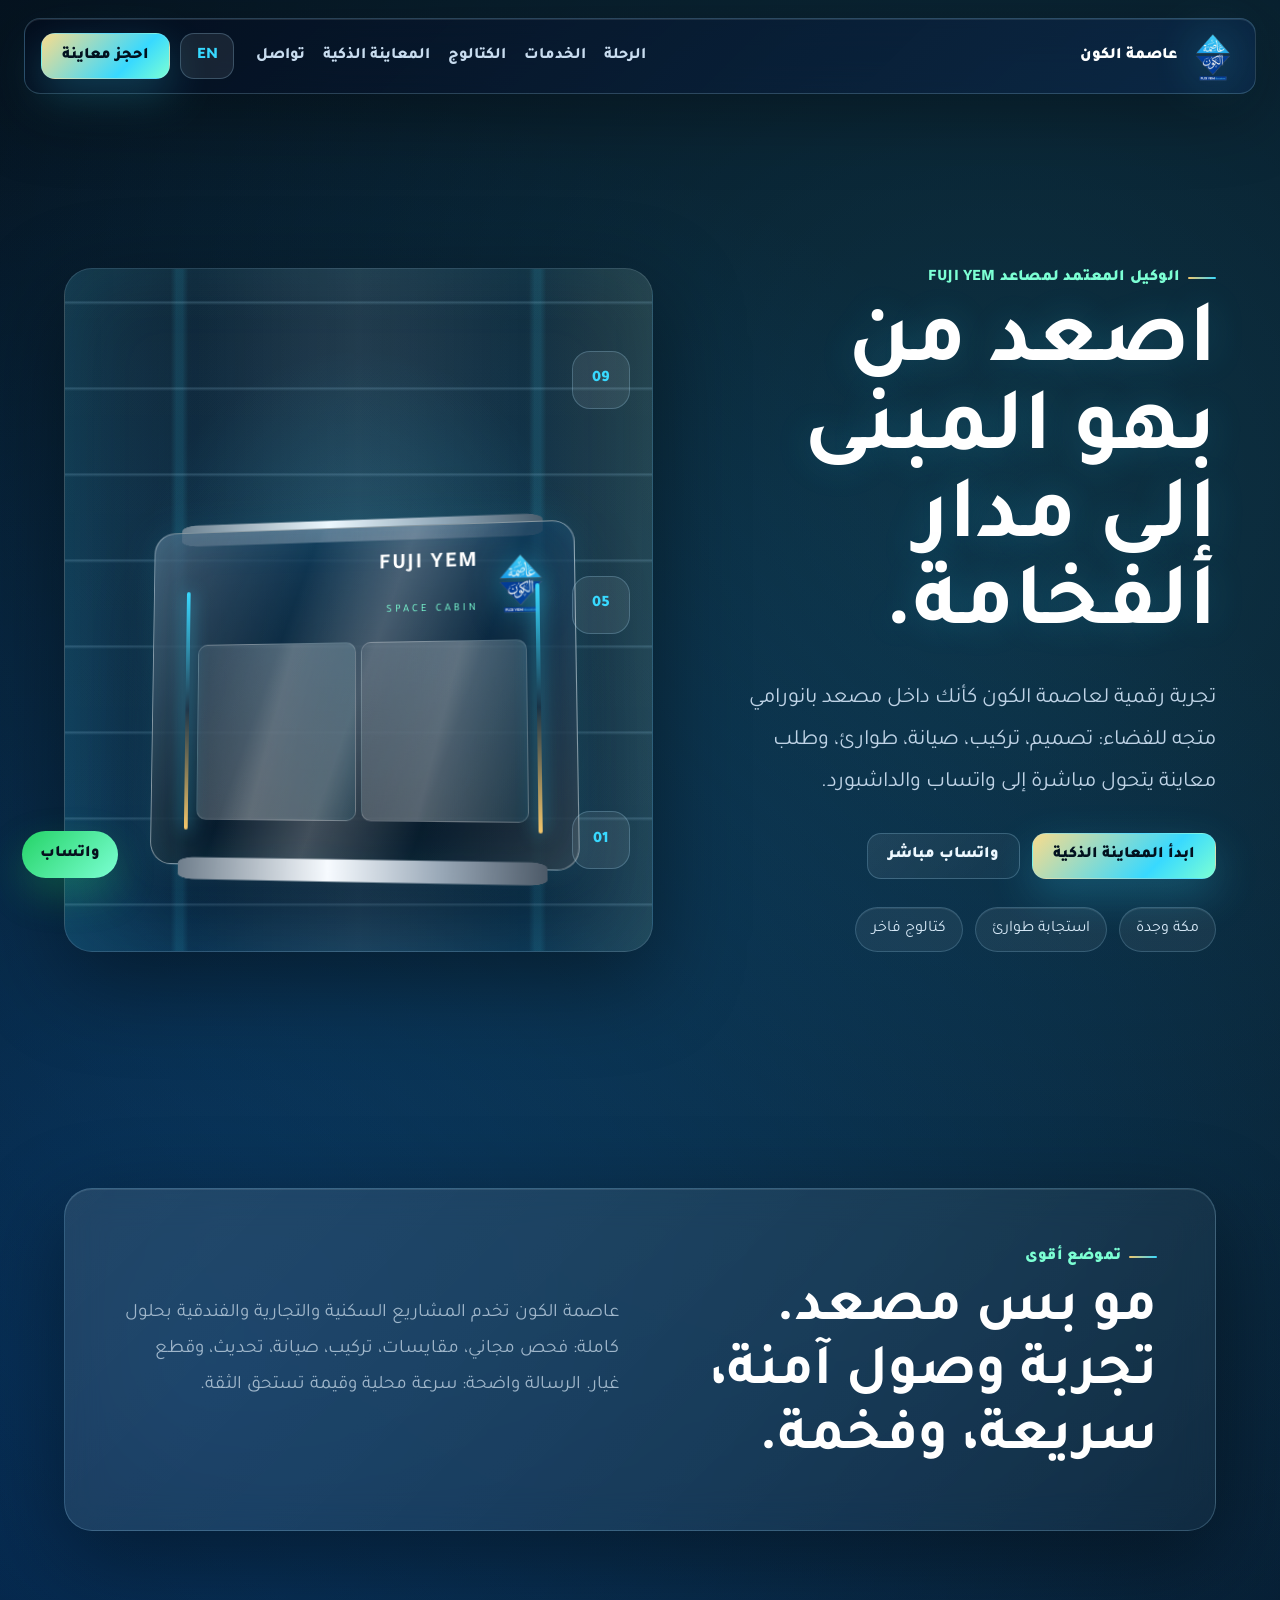
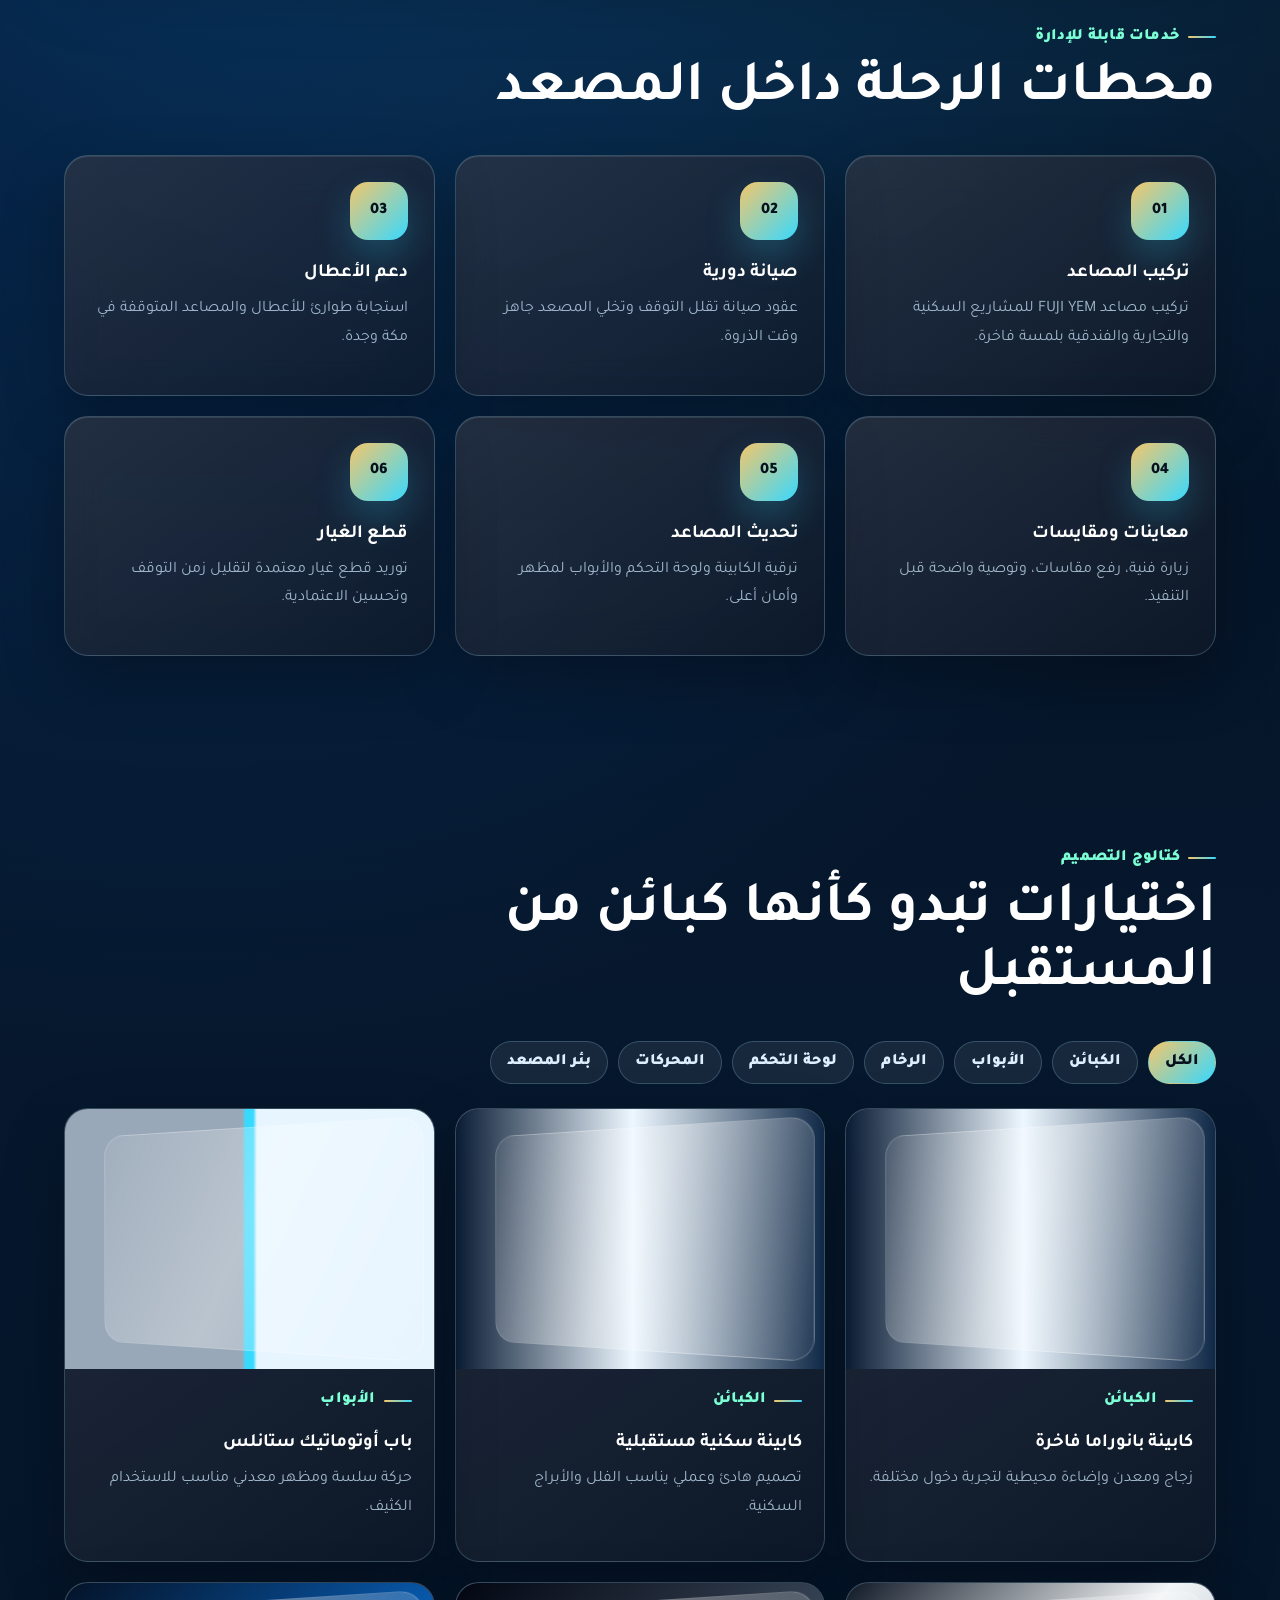
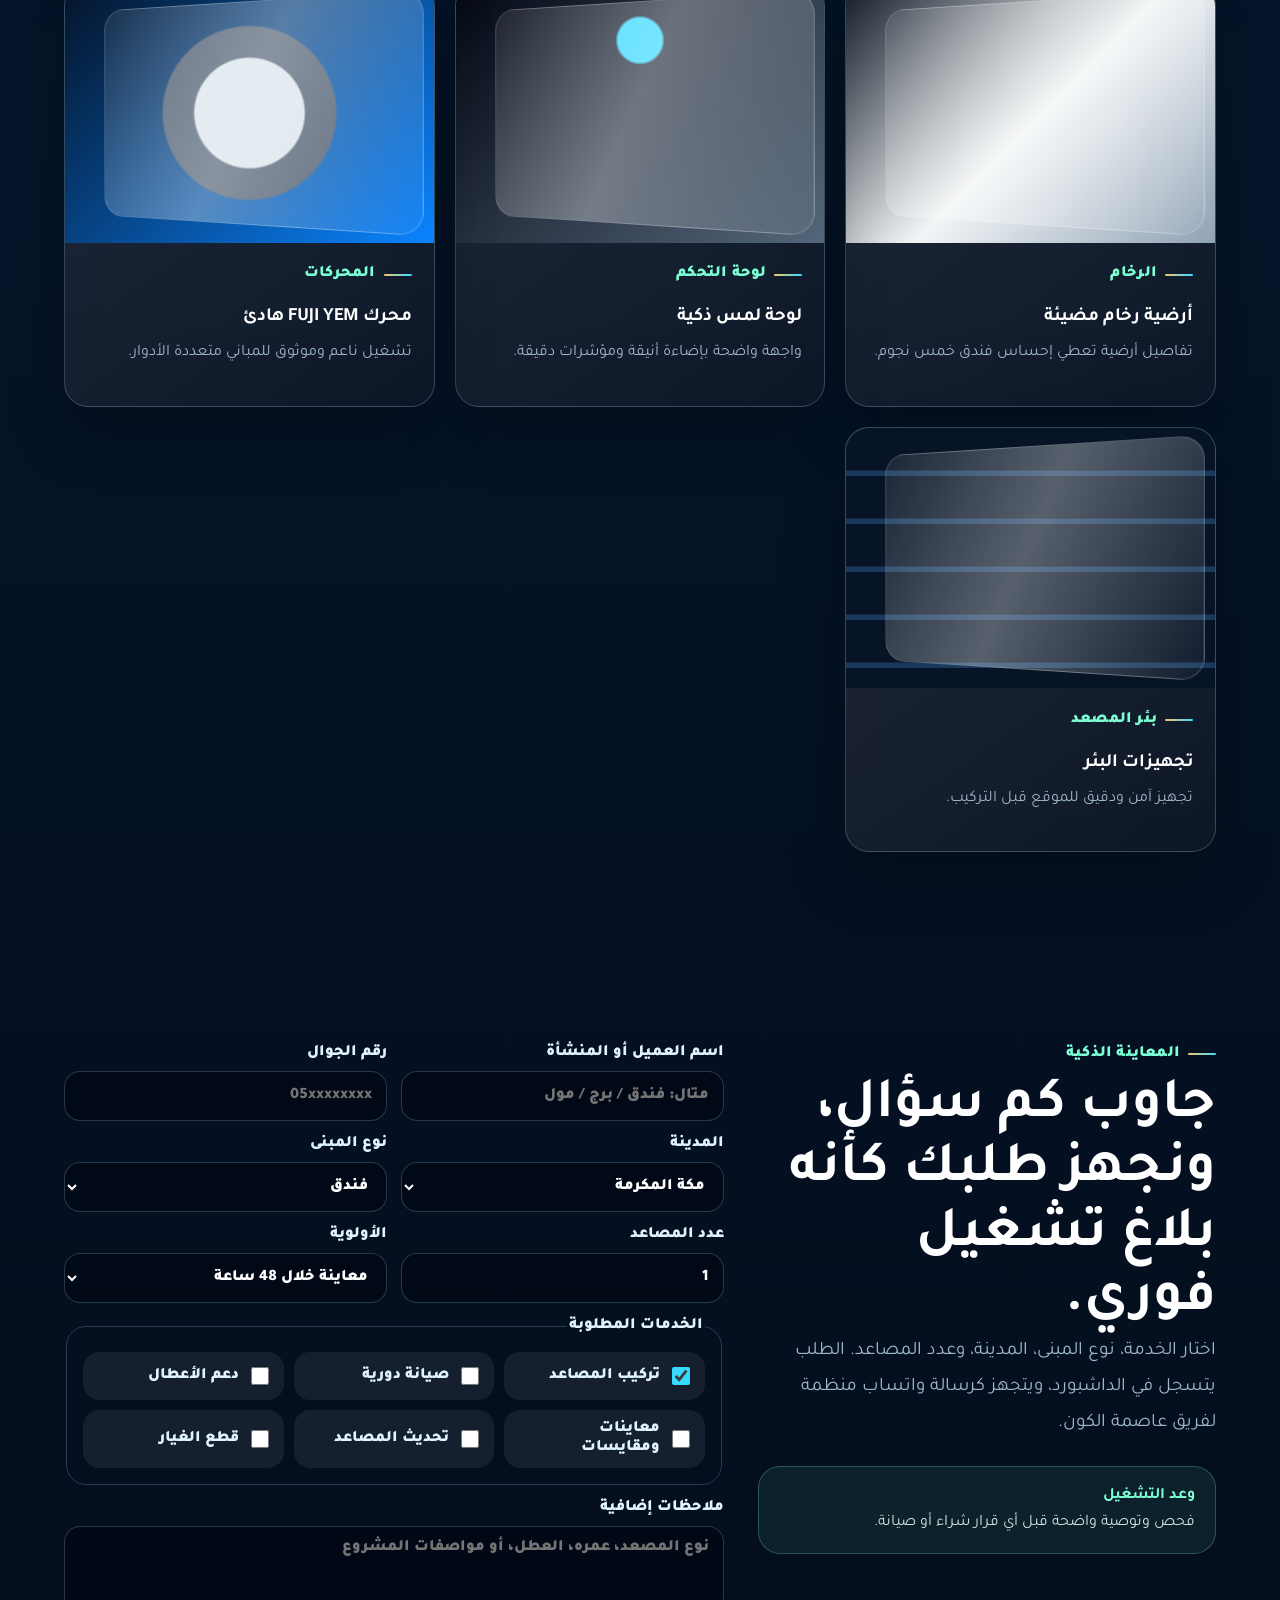
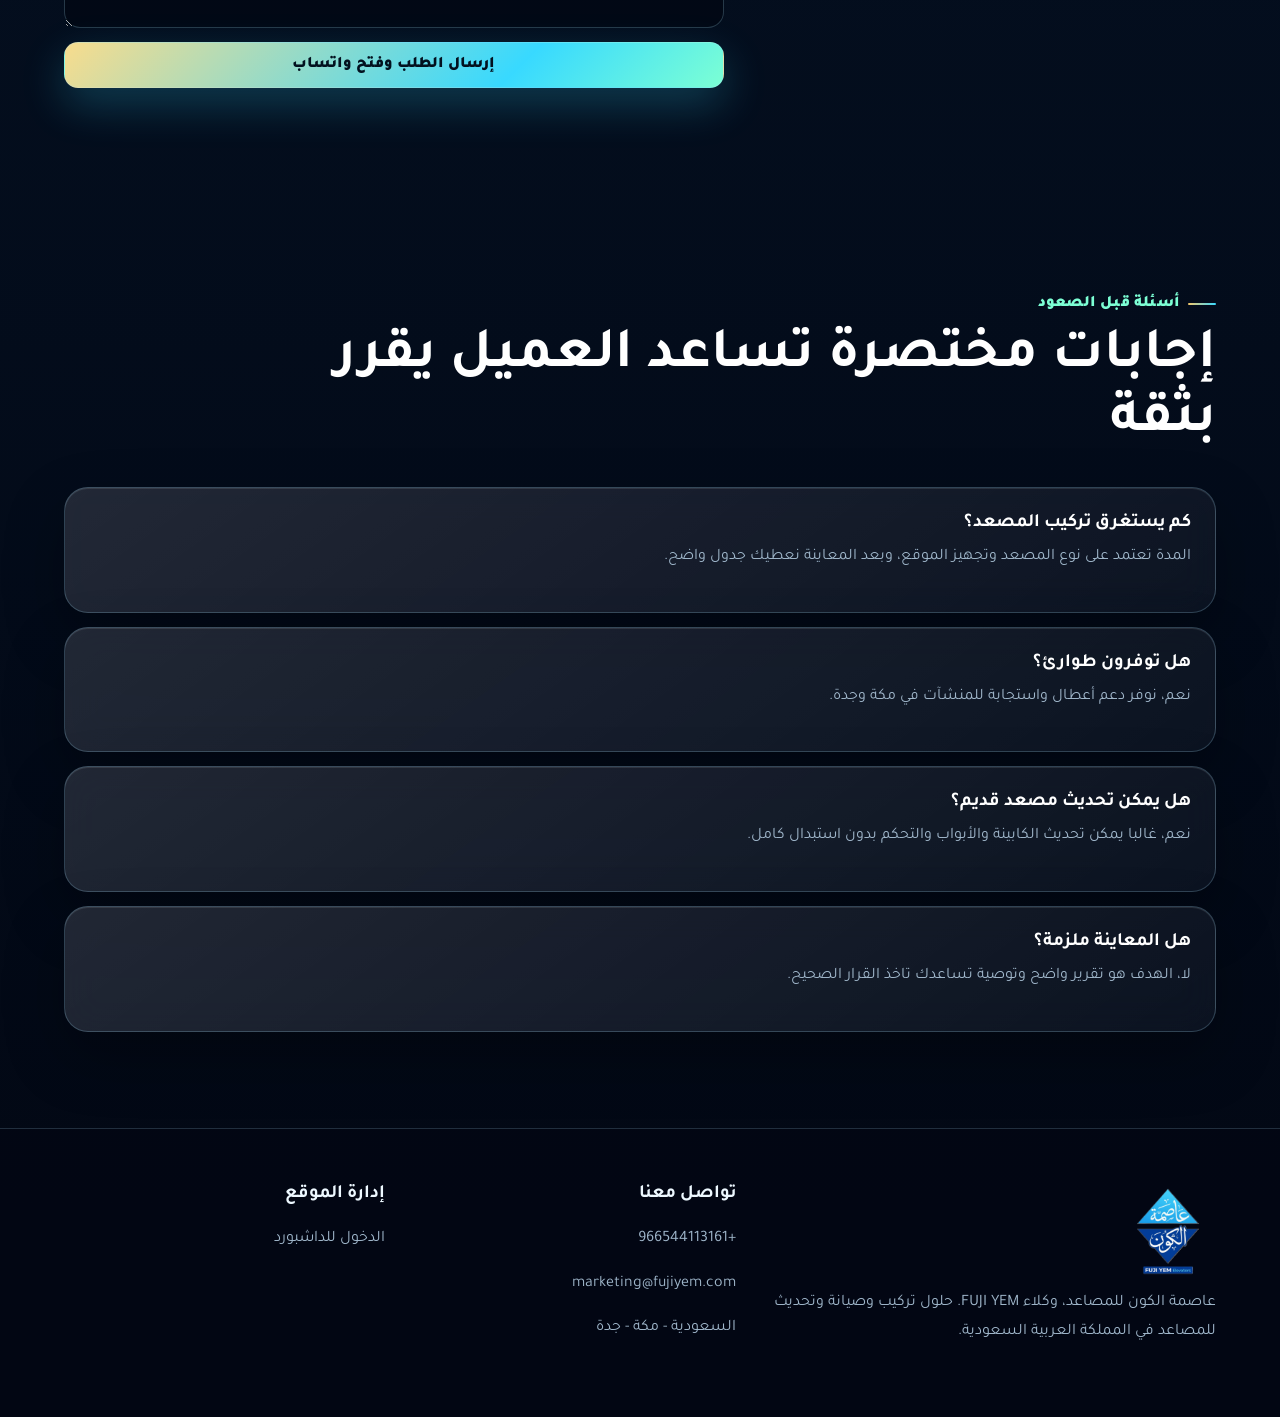
==== index.html @ 8bd93656 "Redesign site as dark bilingual space elevator experience" ====
<!doctype html>
<html lang="ar" dir="rtl">
<head>
  <meta charset="utf-8">
  <meta name="viewport" content="width=device-width, initial-scale=1">
  <meta name="description" content="عاصمة الكون للمصاعد، الوكيل المعتمد لمصاعد FUJI YEM في السعودية. تجربة مصاعد فاخرة وصيانة وتركيب وتحديث في مكة وجدة.">
  <title>عاصمة الكون للمصاعد | FUJI YEM</title>
  <link rel="preconnect" href="https://fonts.googleapis.com">
  <link rel="preconnect" href="https://fonts.gstatic.com" crossorigin>
  <link href="https://fonts.googleapis.com/css2?family=Cairo:wght@400;500;600;700;800;900&family=Tajawal:wght@400;500;700;800&display=swap" rel="stylesheet">
  <link rel="stylesheet" href="assets/css/styles.css">
</head>
<body class="space-site" data-lang="ar">
  <div class="space-backdrop" aria-hidden="true">
    <span class="star s1"></span>
    <span class="star s2"></span>
    <span class="star s3"></span>
    <span class="orbit orbit-one"></span>
    <span class="orbit orbit-two"></span>
  </div>

  <header class="site-header" id="top">
    <a class="brand" href="#top" aria-label="عاصمة الكون">
      <img src="assets/img/logo.png" alt="شعار عاصمة الكون">
      <span data-i18n="brand">عاصمة الكون</span>
    </a>
    <nav aria-label="القائمة الرئيسية">
      <a href="#journey" data-i18n="navJourney">الرحلة</a>
      <a href="#services" data-i18n="navServices">الخدمات</a>
      <a href="#catalog" data-i18n="navCatalog">الكتالوج</a>
      <a href="#advisor" data-i18n="navAdvisor">المعاينة الذكية</a>
      <a href="#contact" data-i18n="navContact">تواصل</a>
    </nav>
    <div class="header-tools">
      <button class="lang-toggle" id="langToggle" type="button" aria-label="Change language">EN</button>
      <a class="header-cta" href="#advisor" data-i18n="bookVisit">احجز معاينة</a>
    </div>
  </header>

  <main>
    <section class="hero elevator-stage" id="journey">
      <div class="hero-copy">
        <span class="eyebrow" data-i18n="heroKicker">الوكيل المعتمد لمصاعد FUJI YEM</span>
        <h1 data-i18n="heroTitle">اصعد من بهو المبنى إلى مدار الفخامة.</h1>
        <p data-i18n="heroText">تجربة رقمية لعاصمة الكون كأنك داخل مصعد بانورامي متجه للفضاء: تصميم، تركيب، صيانة، طوارئ، وطلب معاينة يتحول مباشرة إلى واتساب والداشبورد.</p>
        <div class="hero-actions">
          <a class="primary" href="#advisor" data-i18n="startAdvisor">ابدأ المعاينة الذكية</a>
          <a class="ghost" id="heroWhatsapp" href="https://wa.me/201120442206" data-i18n="whatsappNow">واتساب مباشر</a>
        </div>
        <div class="mission-strip">
          <span data-i18n="missionOne">مكة وجدة</span>
          <span data-i18n="missionTwo">استجابة طوارئ</span>
          <span data-i18n="missionThree">كتالوج فاخر</span>
        </div>
      </div>

      <div class="cosmic-elevator" aria-hidden="true">
        <div class="shaft-glow"></div>
        <div class="floor-stream"></div>
        <div class="elevator-car" id="elevatorCar">
          <div class="car-roof"></div>
          <div class="glass-shell">
            <div class="car-panel">
              <img src="assets/img/logo.png" alt="">
              <strong>FUJI YEM</strong>
              <small>SPACE CABIN</small>
            </div>
            <div class="car-doors"><span></span><span></span></div>
            <div class="side-rail rail-a"></div>
            <div class="side-rail rail-b"></div>
          </div>
          <div class="car-base"></div>
        </div>
        <div class="station station-top"><span>09</span></div>
        <div class="station station-mid"><span>05</span></div>
        <div class="station station-low"><span>01</span></div>
      </div>
    </section>

    <section class="section orbit-panel intro">
      <div>
        <span class="eyebrow" data-i18n="introKicker">تموضع أقوى</span>
        <h2 data-i18n="introTitle">مو بس مصعد. تجربة وصول آمنة، سريعة، وفخمة.</h2>
      </div>
      <p data-i18n="introText">عاصمة الكون تخدم المشاريع السكنية والتجارية والفندقية بحلول كاملة: فحص مجاني، مقايسات، تركيب، صيانة، تحديث، وقطع غيار. الرسالة واضحة: سرعة محلية وقيمة تستحق الثقة.</p>
    </section>

    <section class="section services" id="services">
      <div class="section-head">
        <span class="eyebrow" data-i18n="servicesKicker">خدمات قابلة للإدارة</span>
        <h2 data-i18n="servicesTitle">محطات الرحلة داخل المصعد</h2>
      </div>
      <div class="service-grid" id="serviceGrid"></div>
    </section>

    <section class="section catalog" id="catalog">
      <div class="section-head">
        <span class="eyebrow" data-i18n="catalogKicker">كتالوج التصميم</span>
        <h2 data-i18n="catalogTitle">اختيارات تبدو كأنها كبائن من المستقبل</h2>
      </div>
      <div class="tabs" id="catalogTabs"></div>
      <div class="catalog-grid" id="catalogGrid"></div>
    </section>

    <section class="section advisor" id="advisor">
      <div class="advisor-copy">
        <span class="eyebrow" data-i18n="advisorKicker">المعاينة الذكية</span>
        <h2 data-i18n="advisorTitle">جاوب كم سؤال، ونجهز طلبك كأنه بلاغ تشغيل فوري.</h2>
        <p data-i18n="advisorText">اختار الخدمة، نوع المبنى، المدينة، وعدد المصاعد. الطلب يتسجل في الداشبورد، ويتجهز كرسالة واتساب منظمة لفريق عاصمة الكون.</p>
        <div class="signal-card">
          <strong data-i18n="signalTitle">وعد التشغيل</strong>
          <span data-i18n="signalText">فحص وتوصية واضحة قبل أي قرار شراء أو صيانة.</span>
        </div>
      </div>
      <form class="smart-form" id="leadForm">
        <label><span data-i18n="fieldName">اسم العميل أو المنشأة</span><input name="name" required data-i18n-placeholder="fieldNamePh" placeholder="مثال: فندق / برج / مول"></label>
        <label><span data-i18n="fieldPhone">رقم الجوال</span><input name="phone" required inputmode="tel" placeholder="05xxxxxxxx"></label>
        <label><span data-i18n="fieldCity">المدينة</span>
          <select name="city" data-options="city"></select>
        </label>
        <label><span data-i18n="fieldBuilding">نوع المبنى</span>
          <select name="building" data-options="building"></select>
        </label>
        <label><span data-i18n="fieldElevators">عدد المصاعد</span><input name="elevators" type="number" min="1" value="1"></label>
        <label><span data-i18n="fieldUrgency">الأولوية</span>
          <select name="urgency" data-options="urgency"></select>
        </label>
        <fieldset>
          <legend data-i18n="fieldServices">الخدمات المطلوبة</legend>
          <div class="check-grid" id="serviceChoices"></div>
        </fieldset>
        <label class="wide"><span data-i18n="fieldNotes">ملاحظات إضافية</span><textarea name="notes" rows="4" data-i18n-placeholder="fieldNotesPh" placeholder="نوع المصعد، عمره، العطل، أو مواصفات المشروع"></textarea></label>
        <button class="primary wide" type="submit" data-i18n="submitLead">إرسال الطلب وفتح واتساب</button>
        <p class="form-status" id="formStatus" role="status"></p>
      </form>
    </section>

    <section class="section faq">
      <div class="section-head">
        <span class="eyebrow" data-i18n="faqKicker">أسئلة قبل الصعود</span>
        <h2 data-i18n="faqTitle">إجابات مختصرة تساعد العميل يقرر بثقة</h2>
      </div>
      <div class="faq-list" id="faqList"></div>
    </section>
  </main>

  <footer class="footer" id="contact">
    <div>
      <img src="assets/img/logo.png" alt="شعار عاصمة الكون">
      <p data-i18n="footerText">عاصمة الكون للمصاعد، وكلاء FUJI YEM. حلول تركيب وصيانة وتحديث للمصاعد في المملكة العربية السعودية.</p>
    </div>
    <div>
      <h3 data-i18n="contactTitle">تواصل معنا</h3>
      <p id="footerPhone">01120442206</p>
      <p id="footerEmail">marketing@fujiyem.com</p>
      <p id="footerAddress">السعودية - مكة - جدة</p>
    </div>
    <div>
      <h3 data-i18n="adminTitle">إدارة الموقع</h3>
      <a href="admin.html" data-i18n="adminLogin">الدخول للداشبورد</a>
    </div>
  </footer>

  <a class="floating-whatsapp" id="floatingWhatsapp" href="https://wa.me/201120442206" aria-label="واتساب" data-i18n="floatingWhatsapp">واتساب</a>
  <script src="assets/js/app.js"></script>
</body>
</html>
---- assets/css/styles.css ----
:root {
  --void: #030713;
  --night: #071426;
  --navy: #0a2a55;
  --blue: #0a84ff;
  --cyan: #38d9ff;
  --mint: #7cffd4;
  --gold: #f4c76b;
  --glass: rgba(255,255,255,.08);
  --glass-strong: rgba(255,255,255,.14);
  --line: rgba(170,225,255,.22);
  --text: #edf8ff;
  --muted: #9fb6ca;
  --deep-shadow: 0 28px 90px rgba(0,0,0,.42);
}

* { box-sizing: border-box; }
html { scroll-behavior: smooth; background: var(--void); }
body {
  margin: 0;
  min-height: 100vh;
  font-family: "Tajawal", "Cairo", sans-serif;
  color: var(--text);
  background:
    radial-gradient(circle at 78% 8%, rgba(56,217,255,.2), transparent 28%),
    radial-gradient(circle at 15% 22%, rgba(10,132,255,.24), transparent 26%),
    linear-gradient(180deg, #020611 0%, #06182e 42%, #020713 100%);
  overflow-x: hidden;
}
body[dir="ltr"] { font-family: "Cairo", "Tajawal", sans-serif; }
a { color: inherit; text-decoration: none; }
img { max-width: 100%; display: block; }
button, input, select, textarea { font: inherit; }

.space-backdrop { position: fixed; inset: 0; pointer-events: none; overflow: hidden; z-index: -1; }
.space-backdrop:before {
  content: "";
  position: absolute;
  inset: 0;
  opacity: .34;
  background-image:
    radial-gradient(circle, rgba(255,255,255,.9) 0 1px, transparent 1.5px),
    radial-gradient(circle, rgba(56,217,255,.8) 0 1px, transparent 1.5px);
  background-size: 140px 140px, 220px 220px;
  animation: starDrift 28s linear infinite;
}
.star {
  position: absolute;
  border-radius: 999px;
  background: radial-gradient(circle, #fff, rgba(56,217,255,.1) 66%, transparent);
  filter: blur(.4px);
  animation: pulseStar 4s ease-in-out infinite;
}
.s1 { width: 9px; height: 9px; top: 18%; left: 18%; }
.s2 { width: 6px; height: 6px; top: 42%; right: 12%; animation-delay: 1.2s; }
.s3 { width: 11px; height: 11px; bottom: 24%; left: 32%; animation-delay: 2.4s; }
.orbit {
  position: absolute;
  width: 52vw;
  aspect-ratio: 1;
  border: 1px solid rgba(56,217,255,.12);
  border-radius: 50%;
  transform: rotateX(72deg) rotateZ(-16deg);
}
.orbit-one { top: 2%; left: -18%; }
.orbit-two { right: -20%; bottom: 8%; border-color: rgba(244,199,107,.12); }

.site-header {
  position: fixed;
  inset: 18px 24px auto;
  z-index: 50;
  min-height: 76px;
  display: flex;
  align-items: center;
  gap: 22px;
  padding: 12px 16px;
  border: 1px solid rgba(170,225,255,.22);
  border-radius: 16px;
  background: linear-gradient(135deg, rgba(4,12,28,.78), rgba(12,42,79,.62));
  box-shadow: 0 18px 70px rgba(0,0,0,.34), inset 0 1px 0 rgba(255,255,255,.1);
  backdrop-filter: blur(22px);
}
.brand { display: flex; align-items: center; gap: 12px; font-weight: 900; white-space: nowrap; color: #fff; }
.brand img { width: 50px; height: 50px; object-fit: contain; filter: drop-shadow(0 0 22px rgba(56,217,255,.38)); }
nav { display: flex; align-items: center; gap: 18px; margin-inline-start: auto; color: #c8dcef; font-weight: 800; }
nav a { position: relative; padding: 9px 0; }
nav a:after {
  content: "";
  position: absolute;
  inset: auto 0 0;
  height: 2px;
  transform: scaleX(0);
  transform-origin: center;
  background: linear-gradient(90deg, var(--cyan), var(--gold));
  transition: transform .25s ease;
}
nav a:hover:after { transform: scaleX(1); }
.header-tools { display: flex; gap: 10px; align-items: center; }
.lang-toggle, .header-cta, .primary, .ghost {
  min-height: 46px;
  border-radius: 14px;
  border: 1px solid rgba(170,225,255,.24);
  display: inline-flex;
  align-items: center;
  justify-content: center;
  cursor: pointer;
  font-weight: 900;
}
.lang-toggle {
  width: 54px;
  color: var(--cyan);
  background: rgba(255,255,255,.08);
}
.header-cta, .primary {
  padding: 12px 20px;
  color: #02111f;
  background: linear-gradient(135deg, #f8dc8d, #38d9ff 68%, #7cffd4);
  box-shadow: 0 16px 44px rgba(56,217,255,.24);
}
.ghost {
  padding: 12px 20px;
  color: var(--text);
  background: linear-gradient(135deg, rgba(255,255,255,.08), rgba(255,255,255,.03));
}

.hero {
  min-height: 132vh;
  position: relative;
  display: grid;
  grid-template-columns: minmax(0, 1fr) minmax(360px, 46vw);
  gap: clamp(28px, 5vw, 86px);
  align-items: center;
  padding: 132px clamp(20px, 5vw, 82px) 100px;
}
body[dir="ltr"] .hero { grid-template-columns: minmax(360px, 46vw) minmax(0, 1fr); }
body[dir="ltr"] .hero-copy { order: 2; }
body[dir="ltr"] .cosmic-elevator { order: 1; }
.hero-copy { position: relative; z-index: 2; max-width: 780px; }
.eyebrow {
  display: inline-flex;
  align-items: center;
  gap: 8px;
  color: var(--mint);
  font-weight: 900;
  letter-spacing: .2px;
}
.eyebrow:before {
  content: "";
  width: 28px;
  height: 2px;
  border-radius: 9px;
  background: linear-gradient(90deg, var(--gold), var(--cyan));
}
h1, h2, h3, p { margin-top: 0; }
h1 {
  max-width: 820px;
  margin: 16px 0 24px;
  font-size: clamp(46px, 7vw, 96px);
  line-height: .98;
  letter-spacing: 0;
  color: #fff;
  text-shadow: 0 0 36px rgba(56,217,255,.18);
}
.hero p {
  max-width: 680px;
  color: #bfd3e6;
  font-size: clamp(18px, 2vw, 22px);
  line-height: 1.9;
}
.hero-actions, .mission-strip { display: flex; flex-wrap: wrap; gap: 12px; margin-top: 28px; }
.mission-strip span {
  padding: 12px 16px;
  border: 1px solid rgba(170,225,255,.2);
  border-radius: 999px;
  background: rgba(255,255,255,.06);
  color: #d7e9f7;
  box-shadow: inset 0 1px 0 rgba(255,255,255,.08);
}

.cosmic-elevator {
  position: sticky;
  top: 118px;
  height: min(76vh, 760px);
  min-height: 560px;
  perspective: 1400px;
  transform-style: preserve-3d;
  border: 1px solid rgba(170,225,255,.18);
  border-radius: 28px;
  overflow: hidden;
  background:
    linear-gradient(90deg, rgba(56,217,255,.08), transparent 22%, rgba(255,255,255,.07) 50%, transparent 78%, rgba(244,199,107,.08)),
    linear-gradient(180deg, rgba(255,255,255,.04), rgba(255,255,255,.01));
  box-shadow: var(--deep-shadow), inset 0 0 80px rgba(56,217,255,.08);
}
.shaft-glow {
  position: absolute;
  inset: 0;
  background:
    radial-gradient(ellipse at center, rgba(56,217,255,.18), transparent 54%),
    linear-gradient(90deg, transparent 0 18%, rgba(56,217,255,.12) 19% 20%, transparent 21% 79%, rgba(56,217,255,.12) 80% 81%, transparent 82%);
}
.floor-stream {
  position: absolute;
  inset: -20%;
  background: repeating-linear-gradient(180deg, transparent 0 82px, rgba(170,225,255,.2) 83px, transparent 86px);
  transform: translateY(var(--lift-lines, 0));
  animation: shaftBreath 5s ease-in-out infinite;
}
.elevator-car {
  position: absolute;
  left: 13%;
  right: 13%;
  bottom: 8%;
  height: 58%;
  transform-style: preserve-3d;
  transform: translateY(var(--lift, 0)) rotateX(calc(6deg + var(--tilt-x, 0deg))) rotateY(calc(-12deg + var(--tilt-y, 0deg)));
  transition: transform .08s linear;
  filter: drop-shadow(0 34px 42px rgba(0,0,0,.38));
}
.glass-shell {
  position: absolute;
  inset: 6% 0 8%;
  border: 1px solid rgba(229,249,255,.5);
  border-radius: 22px;
  overflow: hidden;
  background:
    linear-gradient(110deg, rgba(255,255,255,.22), rgba(56,217,255,.04) 32%, rgba(255,255,255,.24) 50%, rgba(56,217,255,.03) 70%, rgba(255,255,255,.14)),
    linear-gradient(180deg, rgba(9,41,74,.66), rgba(4,14,27,.82));
  box-shadow: inset 0 0 50px rgba(56,217,255,.12), 0 0 36px rgba(56,217,255,.12);
}
.car-roof, .car-base {
  position: absolute;
  left: 7%;
  right: 7%;
  height: 18%;
  border-radius: 18px;
  background: linear-gradient(90deg, #6f7e8c, #f7fbff 42%, #9aa9b8 72%, #4d5a68);
}
.car-roof { top: -2%; transform: rotateX(72deg); }
.car-base { bottom: -2%; transform: rotateX(-72deg); }
.car-panel {
  position: absolute;
  inset: 18px 20px auto;
  min-height: 82px;
  display: grid;
  grid-template-columns: 62px 1fr;
  gap: 10px 12px;
  align-items: center;
  color: #fff;
}
.car-panel img { width: 62px; grid-row: span 2; filter: drop-shadow(0 0 16px rgba(56,217,255,.5)); }
.car-panel strong { font-size: 22px; letter-spacing: 2px; }
.car-panel small { color: var(--mint); letter-spacing: 3px; font-size: 11px; }
.car-doors { position: absolute; inset: 116px 11% 44px; display: grid; grid-template-columns: 1fr 1fr; gap: 5px; }
.car-doors span {
  border: 1px solid rgba(255,255,255,.18);
  border-radius: 10px;
  background: linear-gradient(105deg, rgba(255,255,255,.08), rgba(255,255,255,.3) 48%, rgba(56,217,255,.08));
}
.side-rail {
  position: absolute;
  top: 18%;
  bottom: 10%;
  width: 4px;
  border-radius: 9px;
  background: linear-gradient(var(--cyan), transparent, var(--gold));
  box-shadow: 0 0 18px rgba(56,217,255,.8);
}
.rail-a { right: 8%; }
.rail-b { left: 8%; }
.station {
  position: absolute;
  right: 22px;
  width: 58px;
  height: 58px;
  display: grid;
  place-items: center;
  border: 1px solid rgba(170,225,255,.24);
  border-radius: 18px;
  background: rgba(255,255,255,.08);
  color: var(--cyan);
  font-weight: 900;
}
.station-top { top: 12%; }
.station-mid { top: 45%; }
.station-low { bottom: 12%; }

.section { position: relative; padding: 96px clamp(20px, 5vw, 82px); }
.orbit-panel {
  margin: 0 clamp(20px, 5vw, 82px);
  padding: clamp(28px, 5vw, 58px);
  display: grid;
  grid-template-columns: 1fr 1fr;
  gap: 42px;
  align-items: center;
  border: 1px solid var(--line);
  border-radius: 28px;
  background: linear-gradient(135deg, rgba(255,255,255,.1), rgba(255,255,255,.035));
  box-shadow: var(--deep-shadow), inset 0 1px 0 rgba(255,255,255,.1);
  backdrop-filter: blur(18px);
}
.intro h2, .section-head h2, .advisor h2 {
  margin: 12px 0 0;
  font-size: clamp(34px, 4.5vw, 62px);
  line-height: 1.12;
  color: #fff;
}
.intro p, .advisor p { color: var(--muted); font-size: 19px; line-height: 1.9; }
.section-head { max-width: 930px; margin-bottom: 32px; }

.service-grid, .catalog-grid { display: grid; grid-template-columns: repeat(3, minmax(0, 1fr)); gap: 20px; }
.service-card, .catalog-card, .faq-item, .dash-panel {
  border: 1px solid var(--line);
  border-radius: 24px;
  background:
    linear-gradient(145deg, rgba(255,255,255,.12), rgba(255,255,255,.035)),
    rgba(4,12,28,.62);
  box-shadow: 0 24px 60px rgba(0,0,0,.28), inset 0 1px 0 rgba(255,255,255,.1);
  backdrop-filter: blur(18px);
}
.service-card {
  min-height: 230px;
  padding: 26px;
  transform-style: preserve-3d;
  transition: transform .35s ease, border-color .35s ease, box-shadow .35s ease;
}
.service-card:hover {
  transform: translateY(-10px) rotateX(4deg) rotateY(-4deg);
  border-color: rgba(56,217,255,.5);
  box-shadow: 0 30px 80px rgba(56,217,255,.12);
}
.service-card .icon {
  width: 58px;
  height: 58px;
  display: grid;
  place-items: center;
  border-radius: 18px;
  color: #06101e;
  background: linear-gradient(135deg, var(--gold), var(--cyan));
  font-weight: 900;
  box-shadow: 0 16px 36px rgba(56,217,255,.22);
}
.service-card h3, .catalog-card h3 { margin: 22px 0 10px; color: #fff; }
.service-card p, .catalog-card p, .faq-item p { color: var(--muted); line-height: 1.8; }

.tabs { display: flex; flex-wrap: wrap; gap: 10px; margin-bottom: 24px; }
.tabs button {
  border: 1px solid rgba(170,225,255,.22);
  color: #dcefff;
  background: rgba(255,255,255,.07);
  border-radius: 999px;
  padding: 11px 16px;
  cursor: pointer;
  font-weight: 900;
}
.tabs button.active { color: #06101e; background: linear-gradient(135deg, var(--gold), var(--cyan)); border-color: transparent; }
.catalog-card { overflow: hidden; transition: transform .35s ease; }
.catalog-card:hover { transform: translateY(-8px) scale(1.01); }
.catalog-art {
  height: 260px;
  position: relative;
  overflow: hidden;
  background: linear-gradient(135deg, #05162b, #0a84ff);
}
.catalog-art:after {
  content: "";
  position: absolute;
  inset: 18px;
  border: 1px solid rgba(255,255,255,.2);
  border-radius: 22px;
  background: linear-gradient(115deg, rgba(255,255,255,.08), rgba(255,255,255,.32) 48%, rgba(255,255,255,.04));
  transform: perspective(560px) rotateY(-18deg);
}
.catalog-art.cabin { background: linear-gradient(90deg, #0a1d36, #edf7ff 48%, #102947); }
.catalog-art.door { background: linear-gradient(90deg, #99a8b8 0 48%, #38d9ff 49% 51%, #e7f5ff 52%); }
.catalog-art.marble { background: linear-gradient(135deg, #101927, #f2f5f6 52%, #90a2b5); }
.catalog-art.panel { background: radial-gradient(circle at 50% 22%, #38d9ff 0 8%, transparent 9%), linear-gradient(135deg, #030713, #55677b); }
.catalog-art.motor { background: radial-gradient(circle at 50% 50%, #dbe5ec 0 24%, #526174 25% 38%, transparent 39%), linear-gradient(135deg, #041328, #0a84ff); }
.catalog-art.shaft { background: repeating-linear-gradient(180deg, #071426 0 42px, #19395e 43px 48px); }
.catalog-body { padding: 22px; }

.advisor {
  display: grid;
  grid-template-columns: .82fr 1.18fr;
  gap: 34px;
  align-items: start;
}
.signal-card {
  margin-top: 24px;
  padding: 20px;
  border: 1px solid rgba(124,255,212,.24);
  border-radius: 22px;
  background: rgba(124,255,212,.08);
}
.signal-card strong { display: block; color: var(--mint); margin-bottom: 8px; }
.signal-card span { color: #cae7dd; }
.smart-form, .dash-panel form { display: grid; grid-template-columns: repeat(2, minmax(0, 1fr)); gap: 14px; }
label, fieldset { display: grid; gap: 8px; color: #dff4ff; font-weight: 900; }
input, select, textarea {
  width: 100%;
  border: 1px solid rgba(170,225,255,.22);
  border-radius: 16px;
  min-height: 50px;
  padding: 12px 14px;
  color: #fff;
  background: rgba(2,7,19,.72);
  outline: none;
}
input:focus, select:focus, textarea:focus { border-color: var(--cyan); box-shadow: 0 0 0 4px rgba(56,217,255,.1); }
textarea { resize: vertical; }
fieldset { grid-column: 1 / -1; border: 1px solid rgba(170,225,255,.22); border-radius: 20px; padding: 16px; }
.wide { grid-column: 1 / -1; }
.check-grid { display: grid; grid-template-columns: repeat(3, minmax(0, 1fr)); gap: 10px; }
.check-grid label {
  display: flex;
  align-items: center;
  gap: 8px;
  min-height: 48px;
  padding: 10px 12px;
  border-radius: 16px;
  background: rgba(255,255,255,.07);
}
.check-grid input { width: 18px; min-height: 18px; accent-color: var(--cyan); }
.form-status { grid-column: 1 / -1; color: var(--mint); font-weight: 900; margin: 0; }

.faq-list { display: grid; gap: 14px; }
.faq-item { padding: 24px; }
.faq-item h3 { color: #fff; margin-bottom: 8px; }
.footer {
  display: grid;
  grid-template-columns: 1.4fr 1fr 1fr;
  gap: 30px;
  padding: 54px clamp(20px, 5vw, 82px);
  border-top: 1px solid rgba(170,225,255,.18);
  background: rgba(2,7,19,.7);
}
.footer img { width: 92px; margin-bottom: 14px; }
.footer p, .footer a { color: var(--muted); line-height: 1.8; }
.floating-whatsapp {
  position: fixed;
  z-index: 60;
  left: 22px;
  bottom: 22px;
  color: #06101e;
  background: linear-gradient(135deg, #24d366, var(--mint));
  padding: 14px 18px;
  border-radius: 999px;
  font-weight: 900;
  box-shadow: 0 16px 38px rgba(36,211,102,.26);
}

.admin-body { background: #06101e; }
.auth-screen {
  position: fixed;
  inset: 0;
  z-index: 100;
  display: grid;
  place-items: center;
  padding: 20px;
  background: radial-gradient(circle at 30% 20%, rgba(56,217,255,.18), transparent 30%), #030713;
}
.auth-screen.is-hidden { display: none; }
.auth-card {
  width: min(460px, 100%);
  display: grid;
  gap: 16px;
  padding: 30px;
  border: 1px solid var(--line);
  border-radius: 24px;
  background: rgba(255,255,255,.08);
  box-shadow: var(--deep-shadow);
  backdrop-filter: blur(18px);
}
.auth-card img { width: 86px; }
.auth-card h1 { margin: 0; color: #fff; font-size: 34px; }
.dashboard.is-locked { max-height: 100vh; overflow: hidden; filter: blur(8px); pointer-events: none; user-select: none; }
.dashboard { min-height: 100vh; display: grid; grid-template-columns: 280px 1fr; }
.dash-sidebar { position: sticky; top: 0; height: 100vh; padding: 26px; background: rgba(2,7,19,.82); color: #fff; border-inline-end: 1px solid var(--line); }
.dash-sidebar img { width: 92px; margin-bottom: 18px; }
.dash-sidebar h1 { font-size: 26px; line-height: 1.25; }
.dash-sidebar a { display: inline-flex; margin-top: 16px; color: var(--cyan); font-weight: 800; }
.dash-content { padding: 28px; min-width: 0; }
.dash-head, .panel-title, .dash-actions { display: flex; justify-content: space-between; align-items: center; gap: 14px; margin-bottom: 20px; }
.dash-actions { margin-bottom: 0; justify-content: flex-start; flex-wrap: wrap; }
.dash-head h2 { color: #fff; margin: 6px 0 0; }
.dash-grid { display: grid; grid-template-columns: repeat(2, minmax(0, 1fr)); gap: 18px; }
.dash-panel { padding: 20px; }
.dash-panel h3 { color: #fff; margin-bottom: 16px; }
.password-panel p { color: var(--muted); line-height: 1.7; }
.otp-row { grid-column: 1 / -1; display: grid; grid-template-columns: 220px 1fr; gap: 12px; align-items: end; }
.editor-row { display: grid; grid-template-columns: 1fr 1fr auto; gap: 8px; align-items: start; margin-bottom: 10px; }
.editor-row textarea { min-height: 50px; }
.remove { background: rgba(255,79,107,.16); color: #ff9aac; border: 1px solid rgba(255,79,107,.24); border-radius: 14px; min-height: 50px; padding: 0 12px; cursor: pointer; font-weight: 900; }
.leads-panel { margin-top: 18px; }
.table-wrap { overflow: auto; }
table { width: 100%; border-collapse: collapse; min-width: 760px; }
th, td { text-align: right; border-bottom: 1px solid rgba(170,225,255,.14); padding: 12px; vertical-align: top; color: #dcefff; }
th { color: #fff; background: rgba(255,255,255,.07); }
.ghost.dark { background: rgba(255,255,255,.08); color: #fff; }

@keyframes starDrift { from { transform: translateY(0); } to { transform: translateY(140px); } }
@keyframes pulseStar { 0%, 100% { opacity: .45; transform: scale(.8); } 50% { opacity: 1; transform: scale(1.25); } }
@keyframes shaftBreath { 0%, 100% { opacity: .6; } 50% { opacity: 1; } }

@media (max-width: 1080px) {
  .site-header { inset: 10px; flex-wrap: wrap; }
  nav { order: 3; width: 100%; overflow-x: auto; gap: 14px; }
  .hero, body[dir="ltr"] .hero, .orbit-panel, .advisor, .footer, .dashboard { grid-template-columns: 1fr; }
  body[dir="ltr"] .hero-copy, body[dir="ltr"] .cosmic-elevator { order: initial; }
  .cosmic-elevator { position: relative; top: auto; min-height: 520px; height: 62vh; }
  .service-grid, .catalog-grid, .dash-grid { grid-template-columns: 1fr 1fr; }
  .dash-sidebar { position: static; height: auto; }
}

@media (max-width: 720px) {
  .hero { padding-top: 190px; }
  h1 { font-size: 43px; }
  .section { padding-block: 62px; }
  .service-grid, .catalog-grid, .smart-form, .dash-grid { grid-template-columns: 1fr; }
  .check-grid { grid-template-columns: 1fr; }
  .header-tools, .header-cta { width: 100%; }
  .header-cta { flex: 1; }
  .editor-row, .otp-row { grid-template-columns: 1fr; }
}
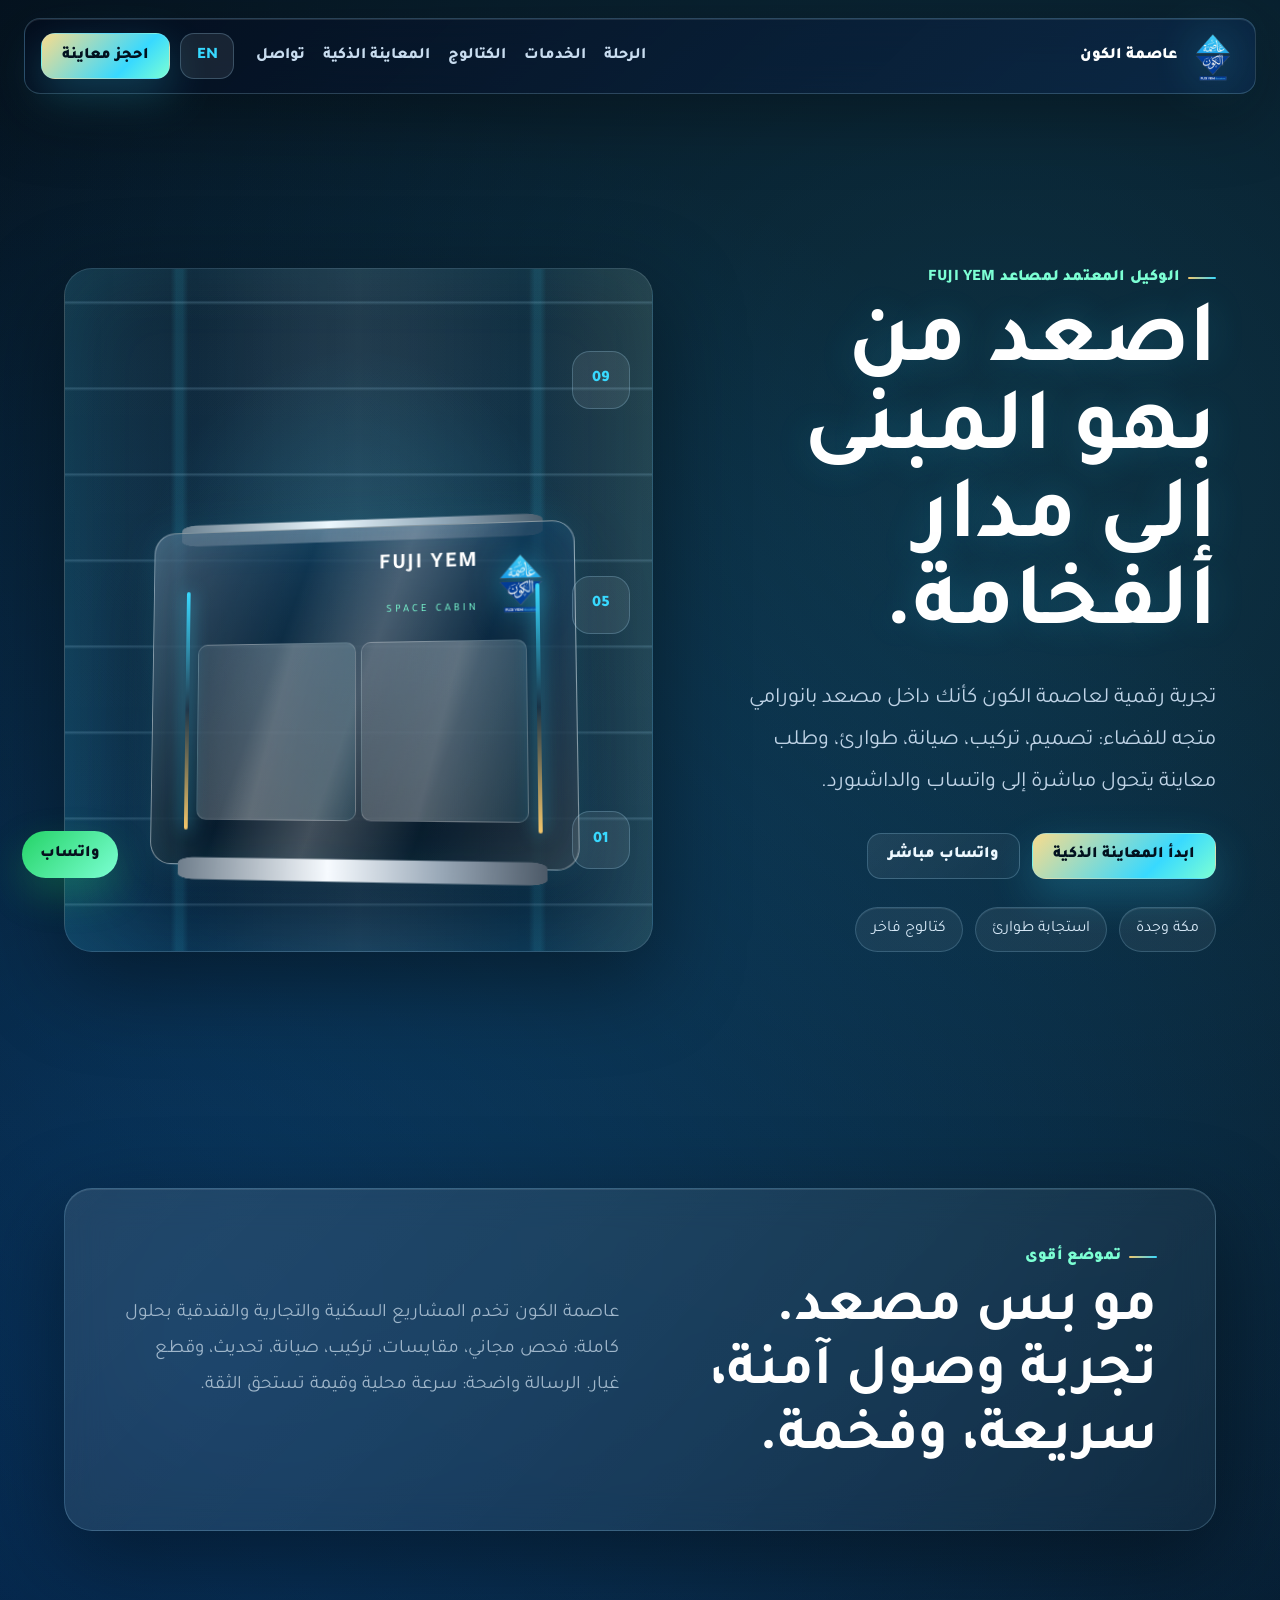
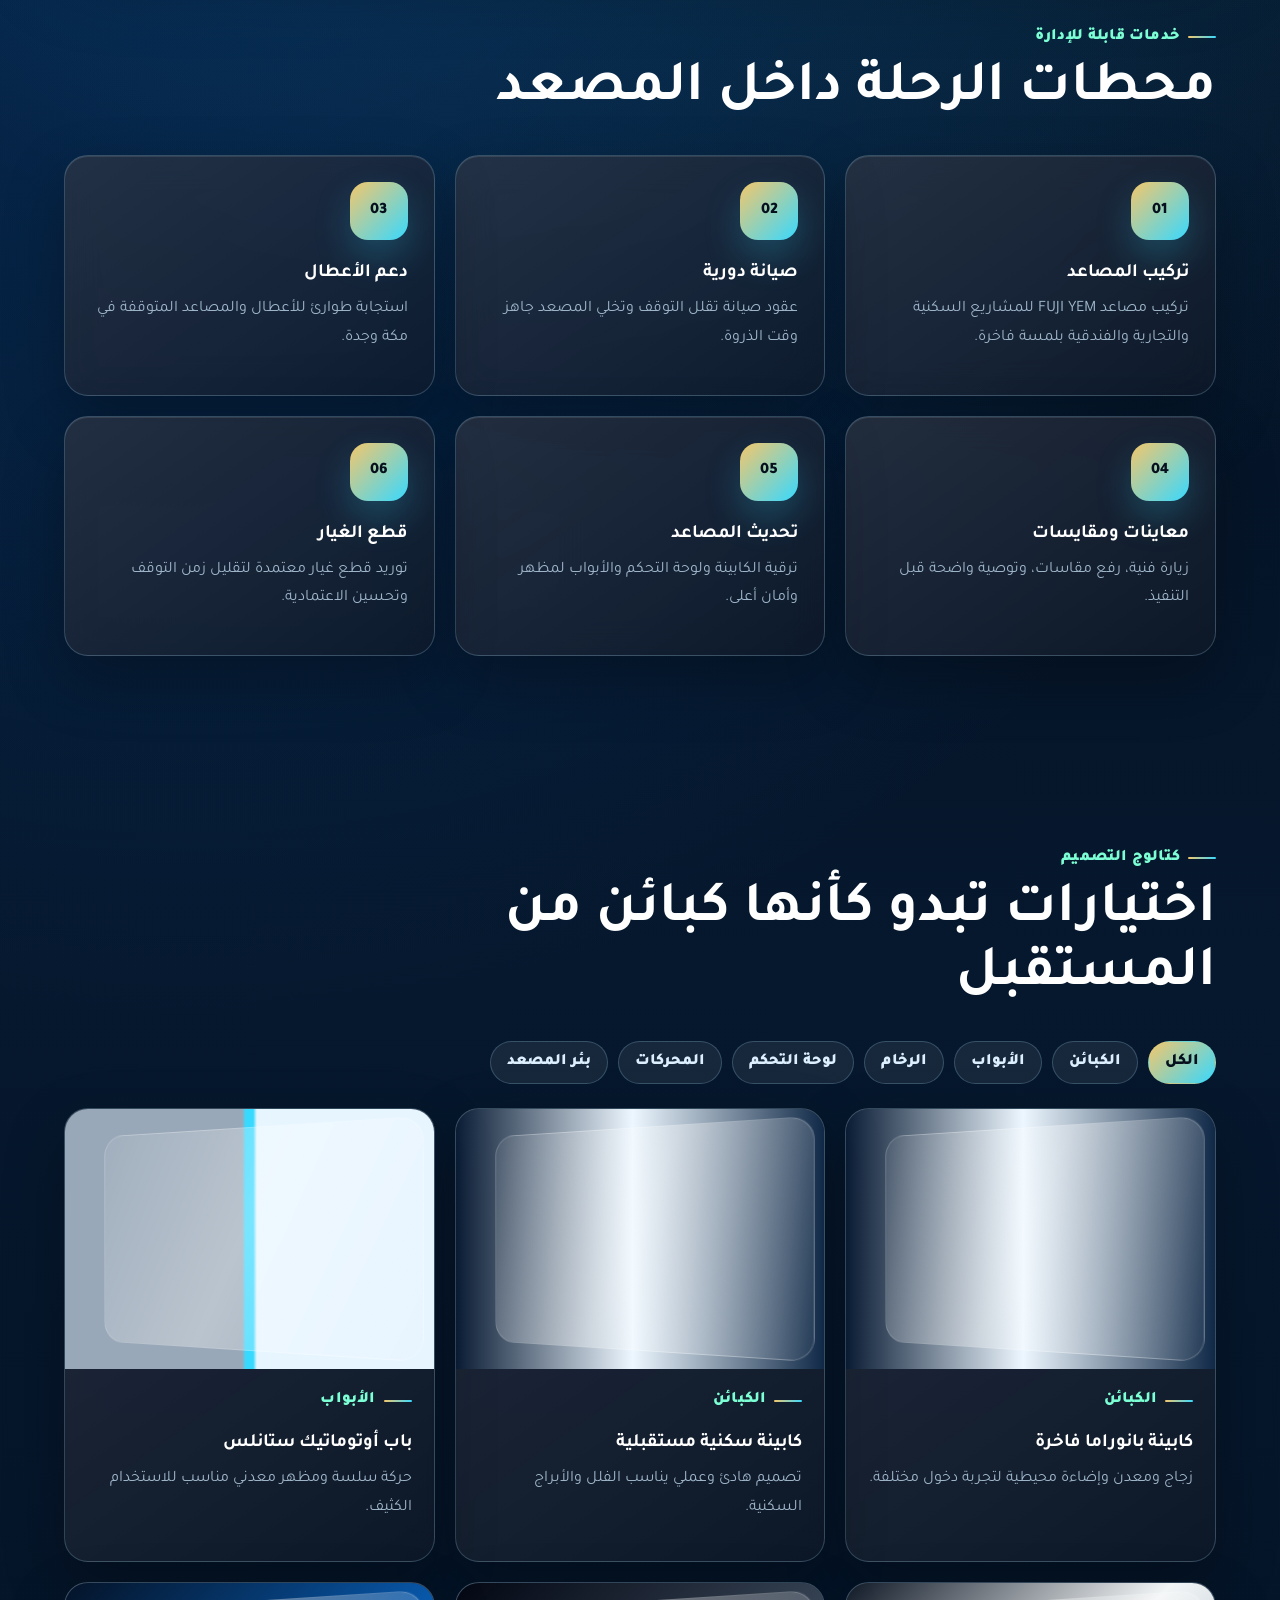
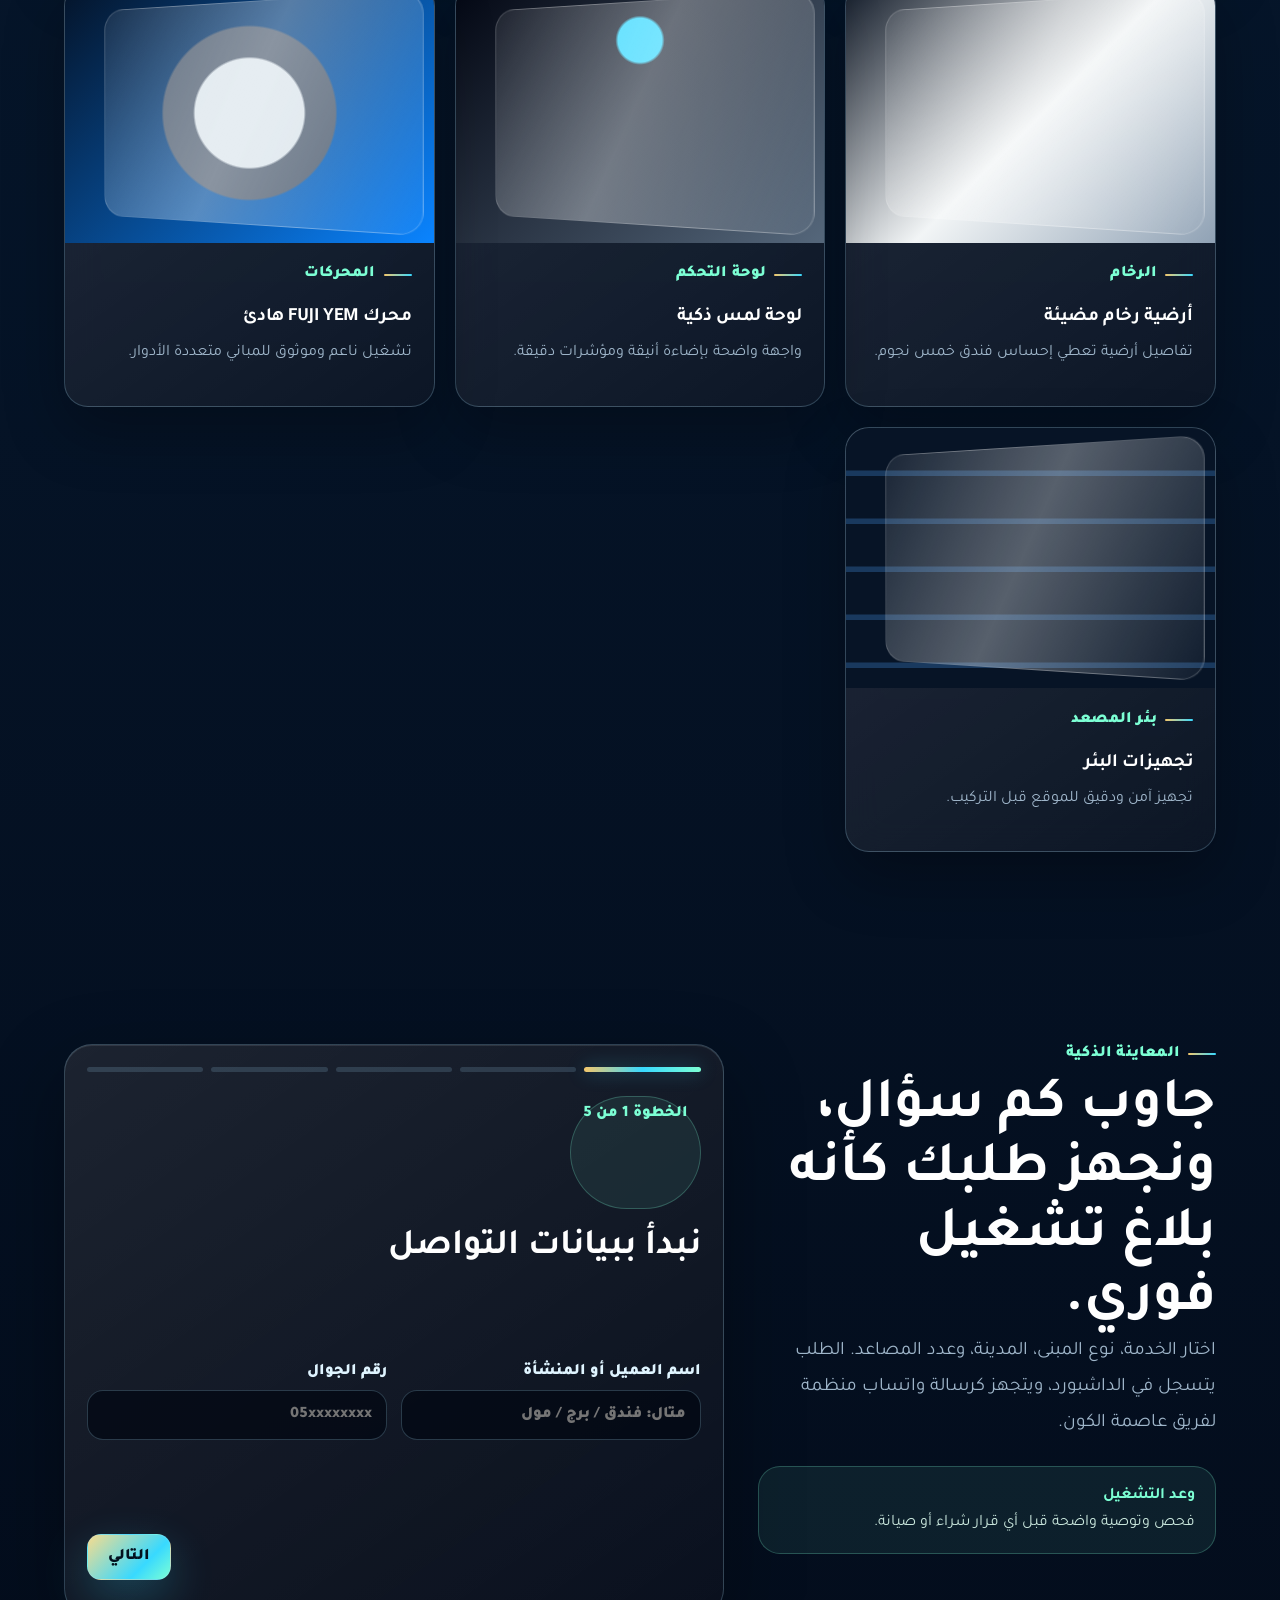
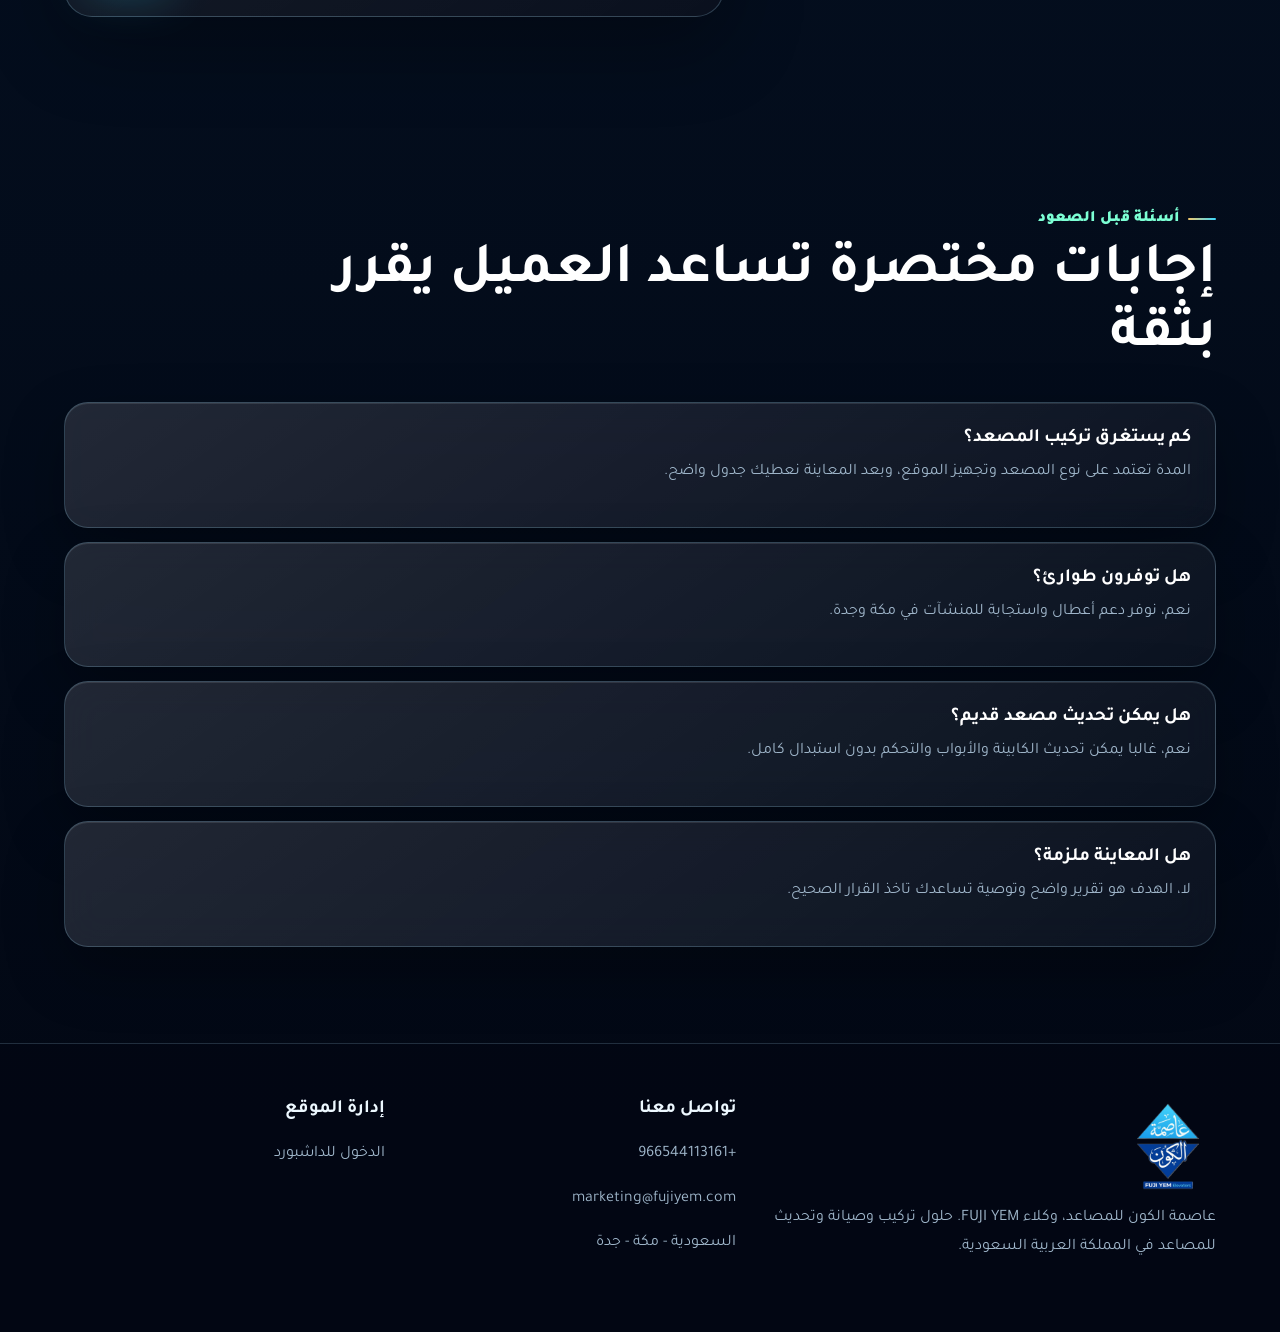
==== commit f89dd2ba: "Turn lead form into card-based wizard" ====
--- a/index.html
+++ b/index.html
@@ -112,25 +112,60 @@
           <span data-i18n="signalText">فحص وتوصية واضحة قبل أي قرار شراء أو صيانة.</span>
         </div>
       </div>
-      <form class="smart-form" id="leadForm">
-        <label><span data-i18n="fieldName">اسم العميل أو المنشأة</span><input name="name" required data-i18n-placeholder="fieldNamePh" placeholder="مثال: فندق / برج / مول"></label>
-        <label><span data-i18n="fieldPhone">رقم الجوال</span><input name="phone" required inputmode="tel" placeholder="05xxxxxxxx"></label>
-        <label><span data-i18n="fieldCity">المدينة</span>
-          <select name="city" data-options="city"></select>
-        </label>
-        <label><span data-i18n="fieldBuilding">نوع المبنى</span>
-          <select name="building" data-options="building"></select>
-        </label>
-        <label><span data-i18n="fieldElevators">عدد المصاعد</span><input name="elevators" type="number" min="1" value="1"></label>
-        <label><span data-i18n="fieldUrgency">الأولوية</span>
-          <select name="urgency" data-options="urgency"></select>
-        </label>
-        <fieldset>
-          <legend data-i18n="fieldServices">الخدمات المطلوبة</legend>
-          <div class="check-grid" id="serviceChoices"></div>
-        </fieldset>
-        <label class="wide"><span data-i18n="fieldNotes">ملاحظات إضافية</span><textarea name="notes" rows="4" data-i18n-placeholder="fieldNotesPh" placeholder="نوع المصعد، عمره، العطل، أو مواصفات المشروع"></textarea></label>
-        <button class="primary wide" type="submit" data-i18n="submitLead">إرسال الطلب وفتح واتساب</button>
+      <form class="smart-form wizard-form" id="leadForm">
+        <div class="wizard-progress" aria-hidden="true">
+          <span class="active"></span><span></span><span></span><span></span><span></span>
+        </div>
+
+        <section class="wizard-step active" data-step="0">
+          <span class="step-count" data-i18n="stepOne">الخطوة 1 من 5</span>
+          <h3 data-i18n="stepContactTitle">نبدأ ببيانات التواصل</h3>
+          <div class="step-grid">
+            <label><span data-i18n="fieldName">اسم العميل أو المنشأة</span><input name="name" required data-i18n-placeholder="fieldNamePh" placeholder="مثال: فندق / برج / مول"></label>
+            <label><span data-i18n="fieldPhone">رقم الجوال</span><input name="phone" required inputmode="tel" placeholder="05xxxxxxxx"></label>
+          </div>
+        </section>
+
+        <section class="wizard-step" data-step="1">
+          <span class="step-count" data-i18n="stepTwo">الخطوة 2 من 5</span>
+          <h3 data-i18n="stepPlaceTitle">اختار المدينة ونوع المبنى</h3>
+          <div class="choice-block">
+            <strong data-i18n="fieldCity">المدينة</strong>
+            <div class="choice-grid" data-choice-group="city"></div>
+          </div>
+          <div class="choice-block">
+            <strong data-i18n="fieldBuilding">نوع المبنى</strong>
+            <div class="choice-grid" data-choice-group="building"></div>
+          </div>
+        </section>
+
+        <section class="wizard-step" data-step="2">
+          <span class="step-count" data-i18n="stepThree">الخطوة 3 من 5</span>
+          <h3 data-i18n="stepScopeTitle">حدد حجم الطلب وأولويته</h3>
+          <label class="elevator-count"><span data-i18n="fieldElevators">عدد المصاعد</span><input name="elevators" type="number" min="1" value="1"></label>
+          <div class="choice-block">
+            <strong data-i18n="fieldUrgency">الأولوية</strong>
+            <div class="choice-grid" data-choice-group="urgency"></div>
+          </div>
+        </section>
+
+        <section class="wizard-step" data-step="3">
+          <span class="step-count" data-i18n="stepFour">الخطوة 4 من 5</span>
+          <h3 data-i18n="stepServicesTitle">اختار الخدمات المطلوبة</h3>
+          <div class="choice-grid services-choice-grid" id="serviceChoices"></div>
+        </section>
+
+        <section class="wizard-step" data-step="4">
+          <span class="step-count" data-i18n="stepFive">الخطوة 5 من 5</span>
+          <h3 data-i18n="stepNotesTitle">آخر تفاصيل قبل إرسال الطلب</h3>
+          <label class="wide"><span data-i18n="fieldNotes">ملاحظات إضافية</span><textarea name="notes" rows="4" data-i18n-placeholder="fieldNotesPh" placeholder="نوع المصعد، عمره، العطل، أو مواصفات المشروع"></textarea></label>
+          <button class="primary wide" type="submit" data-i18n="submitLead">إرسال الطلب وفتح واتساب</button>
+        </section>
+
+        <div class="wizard-actions">
+          <button class="ghost" id="prevStep" type="button" data-i18n="prevStep">السابق</button>
+          <button class="primary" id="nextStep" type="button" data-i18n="nextStep">التالي</button>
+        </div>
         <p class="form-status" id="formStatus" role="status"></p>
       </form>
     </section>
--- a/assets/css/styles.css
+++ b/assets/css/styles.css
@@ -395,6 +395,125 @@
 .signal-card strong { display: block; color: var(--mint); margin-bottom: 8px; }
 .signal-card span { color: #cae7dd; }
 .smart-form, .dash-panel form { display: grid; grid-template-columns: repeat(2, minmax(0, 1fr)); gap: 14px; }
+.wizard-form {
+  position: relative;
+  grid-template-columns: 1fr;
+  padding: 22px;
+  border: 1px solid rgba(170,225,255,.22);
+  border-radius: 28px;
+  background:
+    linear-gradient(145deg, rgba(255,255,255,.1), rgba(255,255,255,.03)),
+    rgba(2,7,19,.55);
+  box-shadow: 0 28px 80px rgba(0,0,0,.32), inset 0 1px 0 rgba(255,255,255,.1);
+}
+.wizard-progress {
+  display: grid;
+  grid-template-columns: repeat(5, 1fr);
+  gap: 8px;
+  margin-bottom: 10px;
+}
+.wizard-progress span {
+  height: 5px;
+  border-radius: 999px;
+  background: rgba(170,225,255,.16);
+  overflow: hidden;
+}
+.wizard-progress span.active {
+  background: linear-gradient(90deg, var(--gold), var(--cyan), var(--mint));
+  box-shadow: 0 0 18px rgba(56,217,255,.34);
+}
+.wizard-step {
+  display: none;
+  min-height: 420px;
+  animation: stepIn .32s ease both;
+}
+.wizard-step.active { display: grid; gap: 18px; }
+.step-count {
+  width: fit-content;
+  padding: 8px 12px;
+  border: 1px solid rgba(124,255,212,.24);
+  border-radius: 999px;
+  color: var(--mint);
+  background: rgba(124,255,212,.08);
+  font-weight: 900;
+}
+.wizard-step h3 {
+  margin: 0;
+  color: #fff;
+  font-size: clamp(24px, 3vw, 36px);
+}
+.step-grid {
+  display: grid;
+  grid-template-columns: repeat(2, minmax(0, 1fr));
+  gap: 14px;
+  align-content: start;
+}
+.choice-block { display: grid; gap: 12px; }
+.choice-block > strong {
+  color: #dff4ff;
+  font-size: 18px;
+}
+.choice-grid {
+  display: grid;
+  grid-template-columns: repeat(2, minmax(0, 1fr));
+  gap: 12px;
+}
+.services-choice-grid { grid-template-columns: repeat(3, minmax(0, 1fr)); }
+.choice-card {
+  position: relative;
+  display: grid;
+  place-items: center;
+  min-height: 82px;
+  padding: 15px;
+  border: 1px solid rgba(170,225,255,.18);
+  border-radius: 20px;
+  color: #eaf8ff;
+  text-align: center;
+  cursor: pointer;
+  background:
+    linear-gradient(145deg, rgba(255,255,255,.08), rgba(255,255,255,.025)),
+    rgba(7,20,38,.78);
+  box-shadow: inset 0 1px 0 rgba(255,255,255,.08);
+  transition: transform .25s ease, border-color .25s ease, background .25s ease, box-shadow .25s ease;
+}
+.choice-card:hover {
+  transform: translateY(-4px);
+  border-color: rgba(56,217,255,.52);
+  box-shadow: 0 18px 38px rgba(56,217,255,.1), inset 0 1px 0 rgba(255,255,255,.12);
+}
+.choice-card input {
+  position: absolute;
+  opacity: 0;
+  pointer-events: none;
+}
+.choice-card span { font-weight: 900; line-height: 1.4; }
+.choice-card:has(input:checked) {
+  color: #03101f;
+  border-color: transparent;
+  background: linear-gradient(135deg, var(--gold), var(--cyan) 65%, var(--mint));
+  box-shadow: 0 18px 46px rgba(56,217,255,.22);
+}
+.choice-card:has(input:checked):after {
+  content: "✓";
+  position: absolute;
+  top: 10px;
+  inset-inline-end: 12px;
+  width: 24px;
+  height: 24px;
+  display: grid;
+  place-items: center;
+  border-radius: 50%;
+  color: #06101e;
+  background: rgba(255,255,255,.72);
+  font-weight: 900;
+}
+.elevator-count { max-width: 280px; }
+.wizard-actions {
+  display: flex;
+  justify-content: space-between;
+  gap: 12px;
+  padding-top: 4px;
+}
 label, fieldset { display: grid; gap: 8px; color: #dff4ff; font-weight: 900; }
 input, select, textarea {
   width: 100%;
@@ -501,6 +620,7 @@
 @keyframes starDrift { from { transform: translateY(0); } to { transform: translateY(140px); } }
 @keyframes pulseStar { 0%, 100% { opacity: .45; transform: scale(.8); } 50% { opacity: 1; transform: scale(1.25); } }
 @keyframes shaftBreath { 0%, 100% { opacity: .6; } 50% { opacity: 1; } }
+@keyframes stepIn { from { opacity: 0; transform: translateY(16px) scale(.98); } to { opacity: 1; transform: translateY(0) scale(1); } }
 
 @media (max-width: 1080px) {
   .site-header { inset: 10px; flex-wrap: wrap; }
@@ -516,7 +636,8 @@
   .hero { padding-top: 190px; }
   h1 { font-size: 43px; }
   .section { padding-block: 62px; }
-  .service-grid, .catalog-grid, .smart-form, .dash-grid { grid-template-columns: 1fr; }
+  .service-grid, .catalog-grid, .smart-form, .dash-grid, .step-grid, .choice-grid, .services-choice-grid { grid-template-columns: 1fr; }
+  .wizard-step { min-height: 0; }
   .check-grid { grid-template-columns: 1fr; }
   .header-tools, .header-cta { width: 100%; }
   .header-cta { flex: 1; }
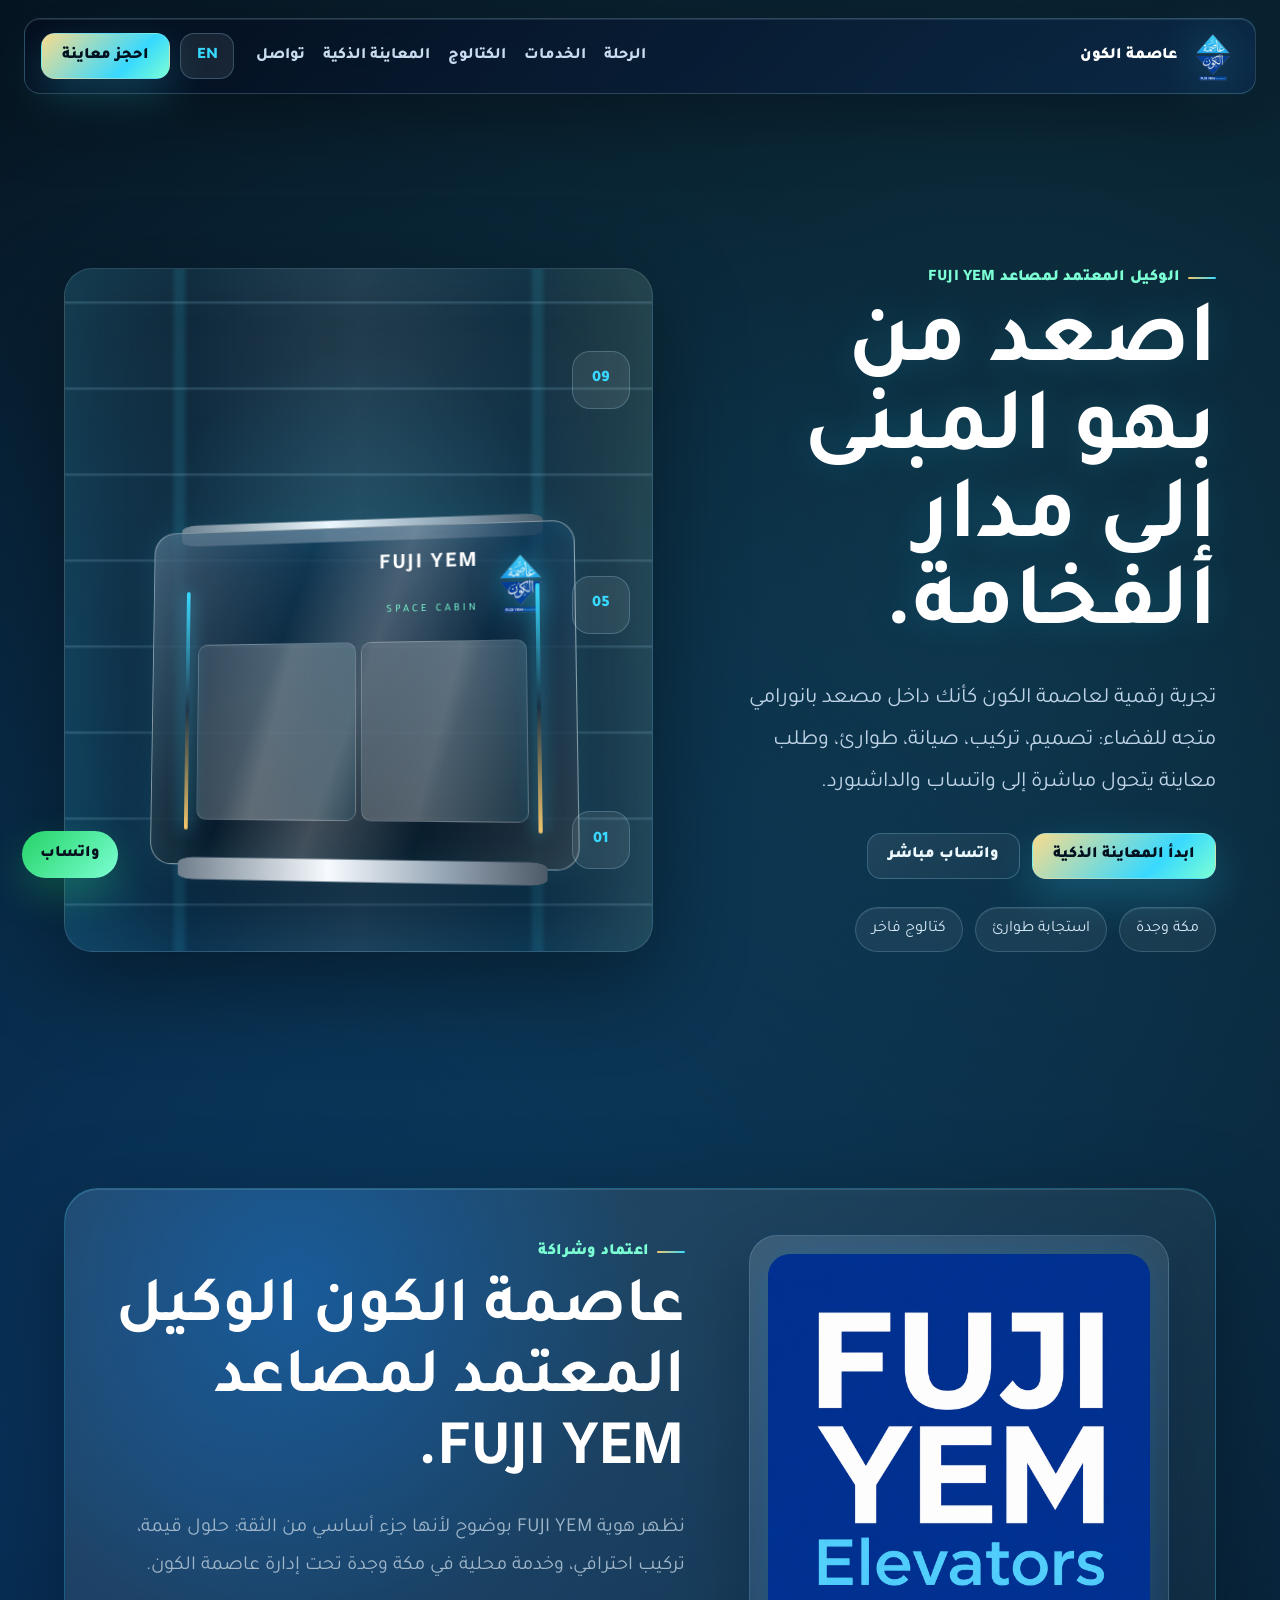
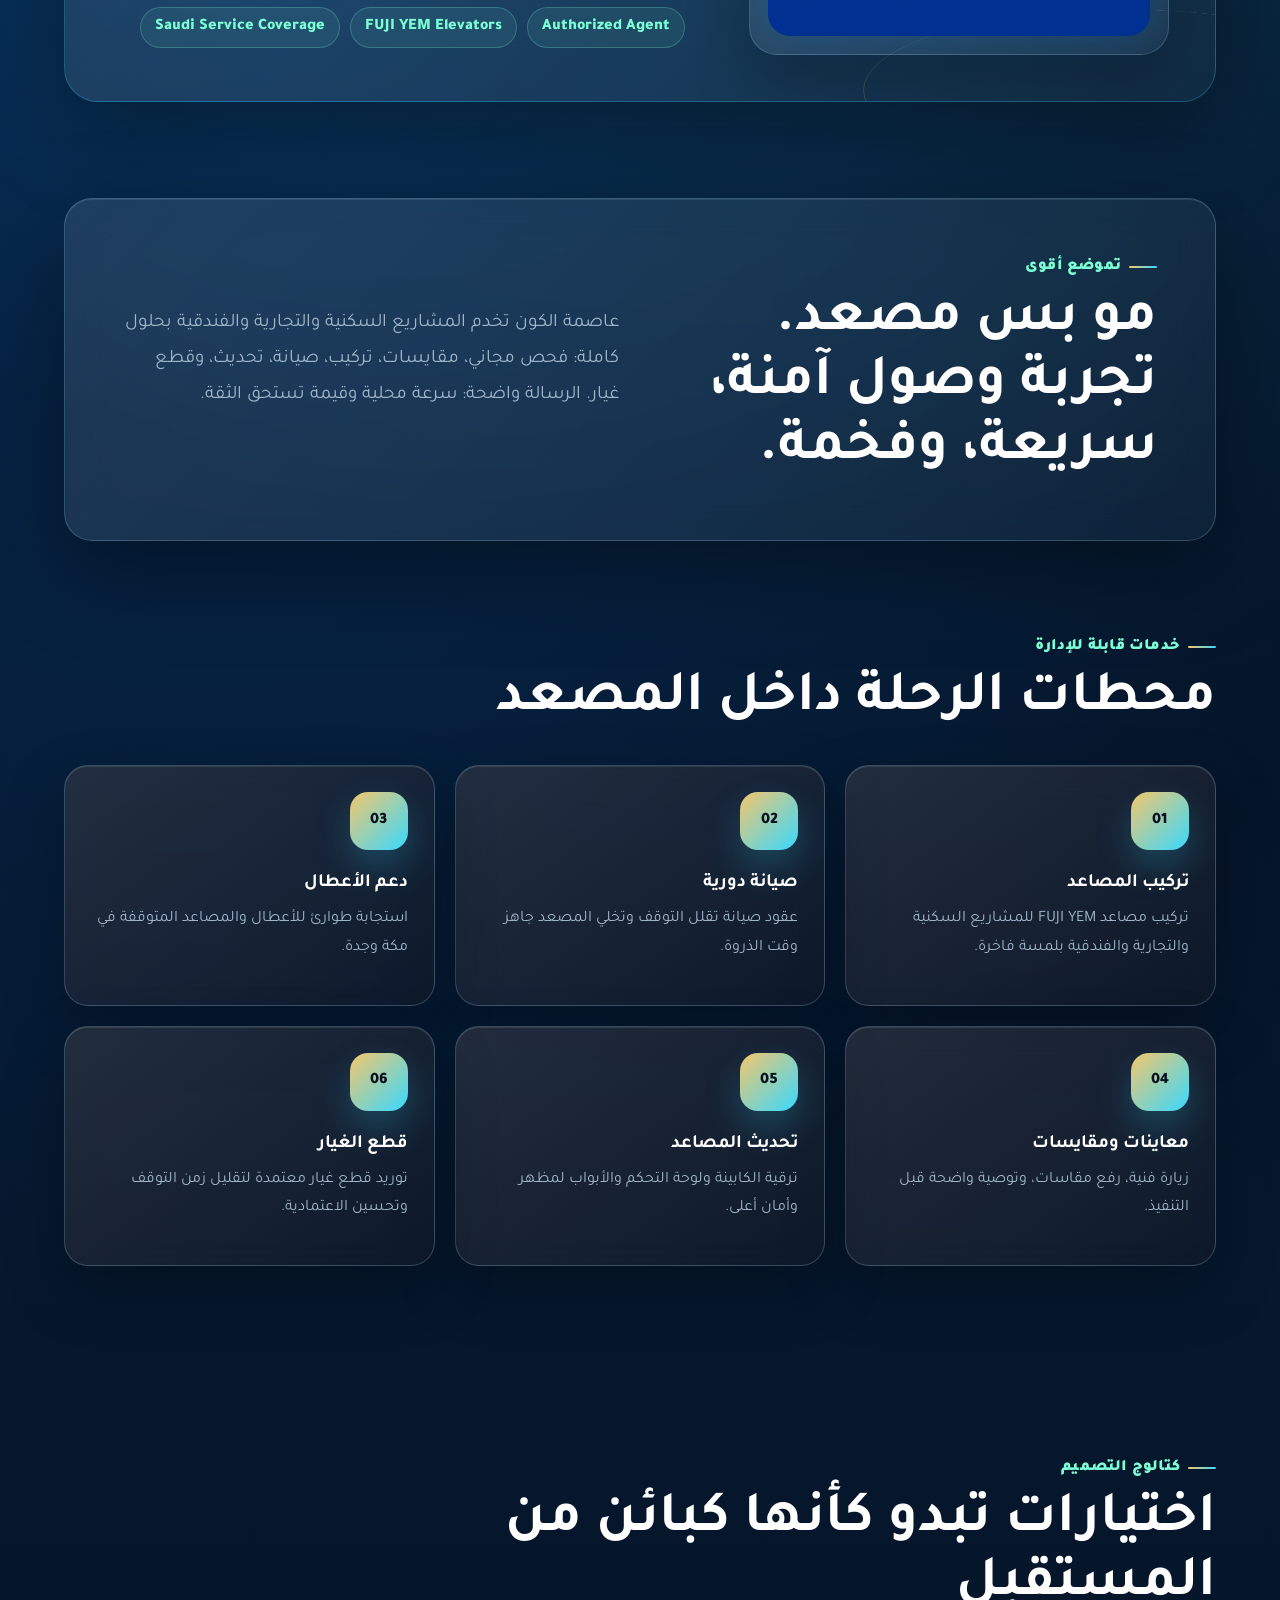
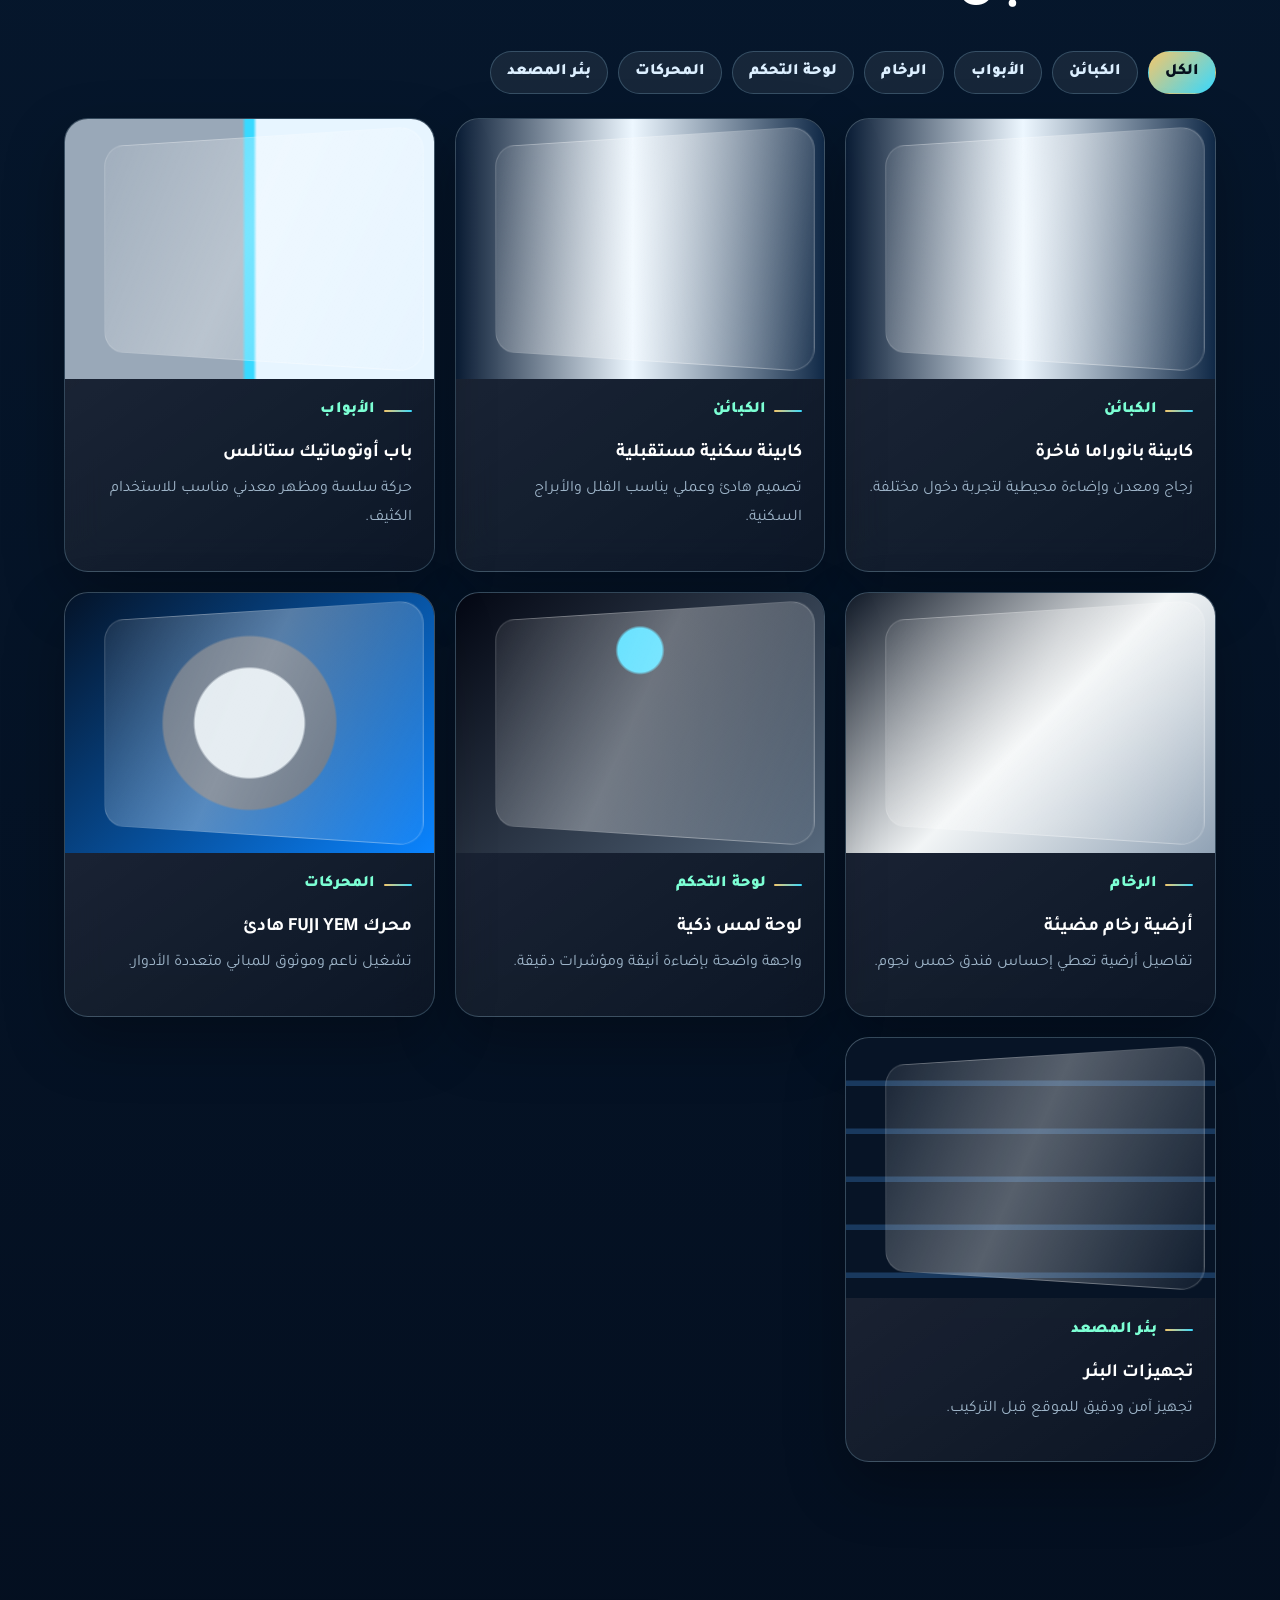
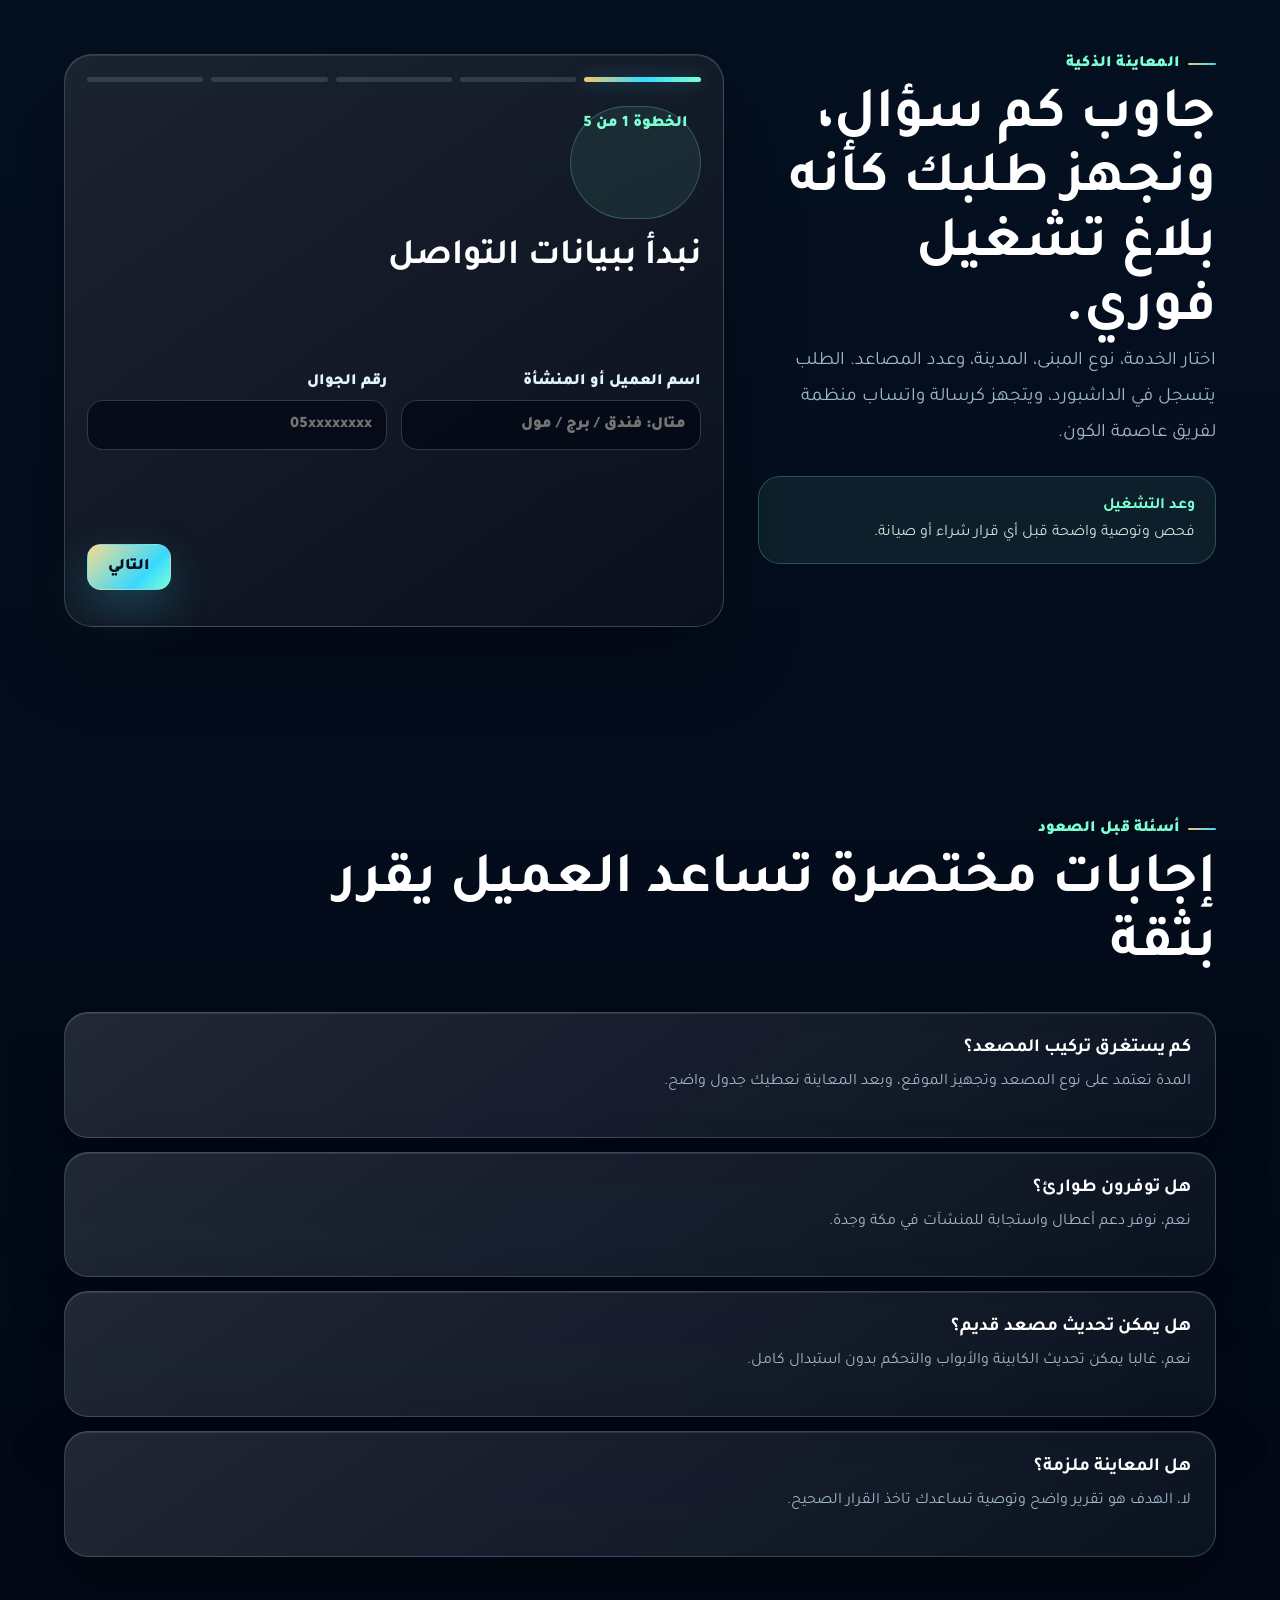
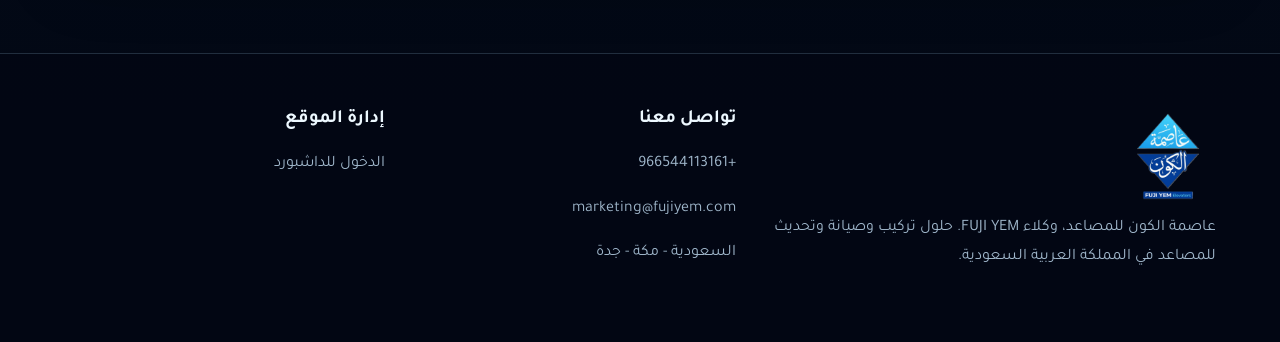
==== commit 8b355ec4: "Add official Fuji section and separate nav pages" ====
--- a/index.html
+++ b/index.html
@@ -20,20 +20,20 @@
   </div>
 
   <header class="site-header" id="top">
-    <a class="brand" href="#top" aria-label="عاصمة الكون">
+    <a class="brand" href="index.html" aria-label="عاصمة الكون">
       <img src="assets/img/logo.png" alt="شعار عاصمة الكون">
       <span data-i18n="brand">عاصمة الكون</span>
     </a>
     <nav aria-label="القائمة الرئيسية">
-      <a href="#journey" data-i18n="navJourney">الرحلة</a>
-      <a href="#services" data-i18n="navServices">الخدمات</a>
-      <a href="#catalog" data-i18n="navCatalog">الكتالوج</a>
-      <a href="#advisor" data-i18n="navAdvisor">المعاينة الذكية</a>
-      <a href="#contact" data-i18n="navContact">تواصل</a>
+      <a href="journey.html" data-i18n="navJourney">الرحلة</a>
+      <a href="services.html" data-i18n="navServices">الخدمات</a>
+      <a href="catalog.html" data-i18n="navCatalog">الكتالوج</a>
+      <a href="advisor.html" data-i18n="navAdvisor">المعاينة الذكية</a>
+      <a href="contact.html" data-i18n="navContact">تواصل</a>
     </nav>
     <div class="header-tools">
       <button class="lang-toggle" id="langToggle" type="button" aria-label="Change language">EN</button>
-      <a class="header-cta" href="#advisor" data-i18n="bookVisit">احجز معاينة</a>
+      <a class="header-cta" href="advisor.html" data-i18n="bookVisit">احجز معاينة</a>
     </div>
   </header>
 
@@ -44,7 +44,7 @@
         <h1 data-i18n="heroTitle">اصعد من بهو المبنى إلى مدار الفخامة.</h1>
         <p data-i18n="heroText">تجربة رقمية لعاصمة الكون كأنك داخل مصعد بانورامي متجه للفضاء: تصميم، تركيب، صيانة، طوارئ، وطلب معاينة يتحول مباشرة إلى واتساب والداشبورد.</p>
         <div class="hero-actions">
-          <a class="primary" href="#advisor" data-i18n="startAdvisor">ابدأ المعاينة الذكية</a>
+          <a class="primary" href="advisor.html" data-i18n="startAdvisor">ابدأ المعاينة الذكية</a>
           <a class="ghost" id="heroWhatsapp" href="https://wa.me/201120442206" data-i18n="whatsappNow">واتساب مباشر</a>
         </div>
         <div class="mission-strip">
@@ -77,6 +77,24 @@
       </div>
     </section>
 
+    <section class="section official-agent" id="official-agent">
+      <div class="agent-orbital-card">
+        <div class="agent-logo-frame">
+          <img src="assets/img/fuji-yem-logo.png" alt="FUJI YEM Elevators">
+        </div>
+        <div class="agent-content">
+          <span class="eyebrow" data-i18n="officialKicker">اعتماد وشراكة</span>
+          <h2 data-i18n="officialTitle">عاصمة الكون الوكيل المعتمد لمصاعد FUJI YEM.</h2>
+          <p data-i18n="officialText">نظهر هوية FUJI YEM بوضوح لأنها جزء أساسي من الثقة: حلول قيمة، تركيب احترافي، وخدمة محلية في مكة وجدة تحت إدارة عاصمة الكون.</p>
+          <div class="agent-badges">
+            <span data-i18n="officialBadgeOne">Authorized Agent</span>
+            <span data-i18n="officialBadgeTwo">FUJI YEM Elevators</span>
+            <span data-i18n="officialBadgeThree">Saudi Service Coverage</span>
+          </div>
+        </div>
+      </div>
+    </section>
+
     <section class="section orbit-panel intro">
       <div>
         <span class="eyebrow" data-i18n="introKicker">تموضع أقوى</span>
--- a/assets/css/styles.css
+++ b/assets/css/styles.css
@@ -95,6 +95,8 @@
   transition: transform .25s ease;
 }
 nav a:hover:after { transform: scaleX(1); }
+nav a.active { color: #fff; }
+nav a.active:after { transform: scaleX(1); }
 .header-tools { display: flex; gap: 10px; align-items: center; }
 .lang-toggle, .header-cta, .primary, .ghost {
   min-height: 46px;
@@ -286,6 +288,81 @@
 .station-low { bottom: 12%; }
 
 .section { position: relative; padding: 96px clamp(20px, 5vw, 82px); }
+.inner-page main { padding-top: 96px; }
+.page-hero {
+  min-height: 54vh;
+  display: grid;
+  align-content: center;
+  padding: 148px clamp(20px, 5vw, 82px) 72px;
+}
+.compact-hero h1 {
+  max-width: 980px;
+  margin: 16px 0 20px;
+  font-size: clamp(42px, 6vw, 82px);
+}
+.compact-hero p {
+  max-width: 760px;
+  color: var(--muted);
+  font-size: 21px;
+  line-height: 1.9;
+}
+.official-agent { padding-top: 0; }
+.agent-orbital-card {
+  display: grid;
+  grid-template-columns: minmax(260px, 420px) 1fr;
+  gap: clamp(24px, 5vw, 64px);
+  align-items: center;
+  padding: clamp(22px, 4vw, 46px);
+  border: 1px solid rgba(56,217,255,.24);
+  border-radius: 34px;
+  background:
+    radial-gradient(circle at 20% 20%, rgba(10,132,255,.32), transparent 34%),
+    linear-gradient(135deg, rgba(255,255,255,.11), rgba(255,255,255,.035));
+  box-shadow: 0 30px 90px rgba(0,0,0,.34), inset 0 1px 0 rgba(255,255,255,.12);
+  overflow: hidden;
+  position: relative;
+}
+.agent-orbital-card:after {
+  content: "";
+  position: absolute;
+  width: 520px;
+  aspect-ratio: 1;
+  inset: auto -170px -250px auto;
+  border: 1px solid rgba(244,199,107,.18);
+  border-radius: 50%;
+  transform: rotateX(72deg);
+}
+.agent-logo-frame {
+  position: relative;
+  z-index: 1;
+  padding: 18px;
+  border: 1px solid rgba(170,225,255,.18);
+  border-radius: 28px;
+  background: linear-gradient(145deg, rgba(255,255,255,.14), rgba(255,255,255,.05));
+  box-shadow: 0 24px 60px rgba(0,0,0,.28);
+}
+.agent-logo-frame img {
+  width: 100%;
+  border-radius: 22px;
+  box-shadow: 0 0 42px rgba(10,132,255,.22);
+}
+.agent-content { position: relative; z-index: 1; }
+.agent-content h2 {
+  margin: 14px 0 18px;
+  color: #fff;
+  font-size: clamp(34px, 5vw, 64px);
+  line-height: 1.12;
+}
+.agent-content p { color: var(--muted); font-size: 20px; line-height: 1.9; }
+.agent-badges { display: flex; flex-wrap: wrap; gap: 10px; margin-top: 22px; }
+.agent-badges span {
+  padding: 10px 14px;
+  border: 1px solid rgba(124,255,212,.24);
+  border-radius: 999px;
+  color: var(--mint);
+  background: rgba(124,255,212,.08);
+  font-weight: 900;
+}
 .orbit-panel {
   margin: 0 clamp(20px, 5vw, 82px);
   padding: clamp(28px, 5vw, 58px);
@@ -545,6 +622,39 @@
 .faq-list { display: grid; gap: 14px; }
 .faq-item { padding: 24px; }
 .faq-item h3 { color: #fff; margin-bottom: 8px; }
+.timeline-section {
+  display: grid;
+  grid-template-columns: repeat(4, minmax(0, 1fr));
+  gap: 18px;
+}
+.timeline-card, .contact-card {
+  min-height: 240px;
+  padding: 26px;
+  border: 1px solid var(--line);
+  border-radius: 26px;
+  background:
+    linear-gradient(145deg, rgba(255,255,255,.11), rgba(255,255,255,.035)),
+    rgba(4,12,28,.62);
+  box-shadow: 0 24px 60px rgba(0,0,0,.28), inset 0 1px 0 rgba(255,255,255,.1);
+}
+.timeline-card b {
+  display: grid;
+  place-items: center;
+  width: 58px;
+  height: 58px;
+  margin-bottom: 22px;
+  border-radius: 18px;
+  color: #06101e;
+  background: linear-gradient(135deg, var(--gold), var(--cyan));
+}
+.timeline-card h3, .contact-card strong { display: block; color: #fff; font-size: 24px; margin-bottom: 10px; }
+.timeline-card p, .contact-card span, .contact-card a { color: var(--muted); line-height: 1.8; font-weight: 800; }
+.contact-grid {
+  display: grid;
+  grid-template-columns: repeat(4, minmax(0, 1fr));
+  gap: 18px;
+}
+.standalone-advisor { padding-top: 148px; }
 .footer {
   display: grid;
   grid-template-columns: 1.4fr 1fr 1fr;
@@ -625,7 +735,7 @@
 @media (max-width: 1080px) {
   .site-header { inset: 10px; flex-wrap: wrap; }
   nav { order: 3; width: 100%; overflow-x: auto; gap: 14px; }
-  .hero, body[dir="ltr"] .hero, .orbit-panel, .advisor, .footer, .dashboard { grid-template-columns: 1fr; }
+  .hero, body[dir="ltr"] .hero, .orbit-panel, .advisor, .footer, .dashboard, .agent-orbital-card, .timeline-section, .contact-grid { grid-template-columns: 1fr; }
   body[dir="ltr"] .hero-copy, body[dir="ltr"] .cosmic-elevator { order: initial; }
   .cosmic-elevator { position: relative; top: auto; min-height: 520px; height: 62vh; }
   .service-grid, .catalog-grid, .dash-grid { grid-template-columns: 1fr 1fr; }
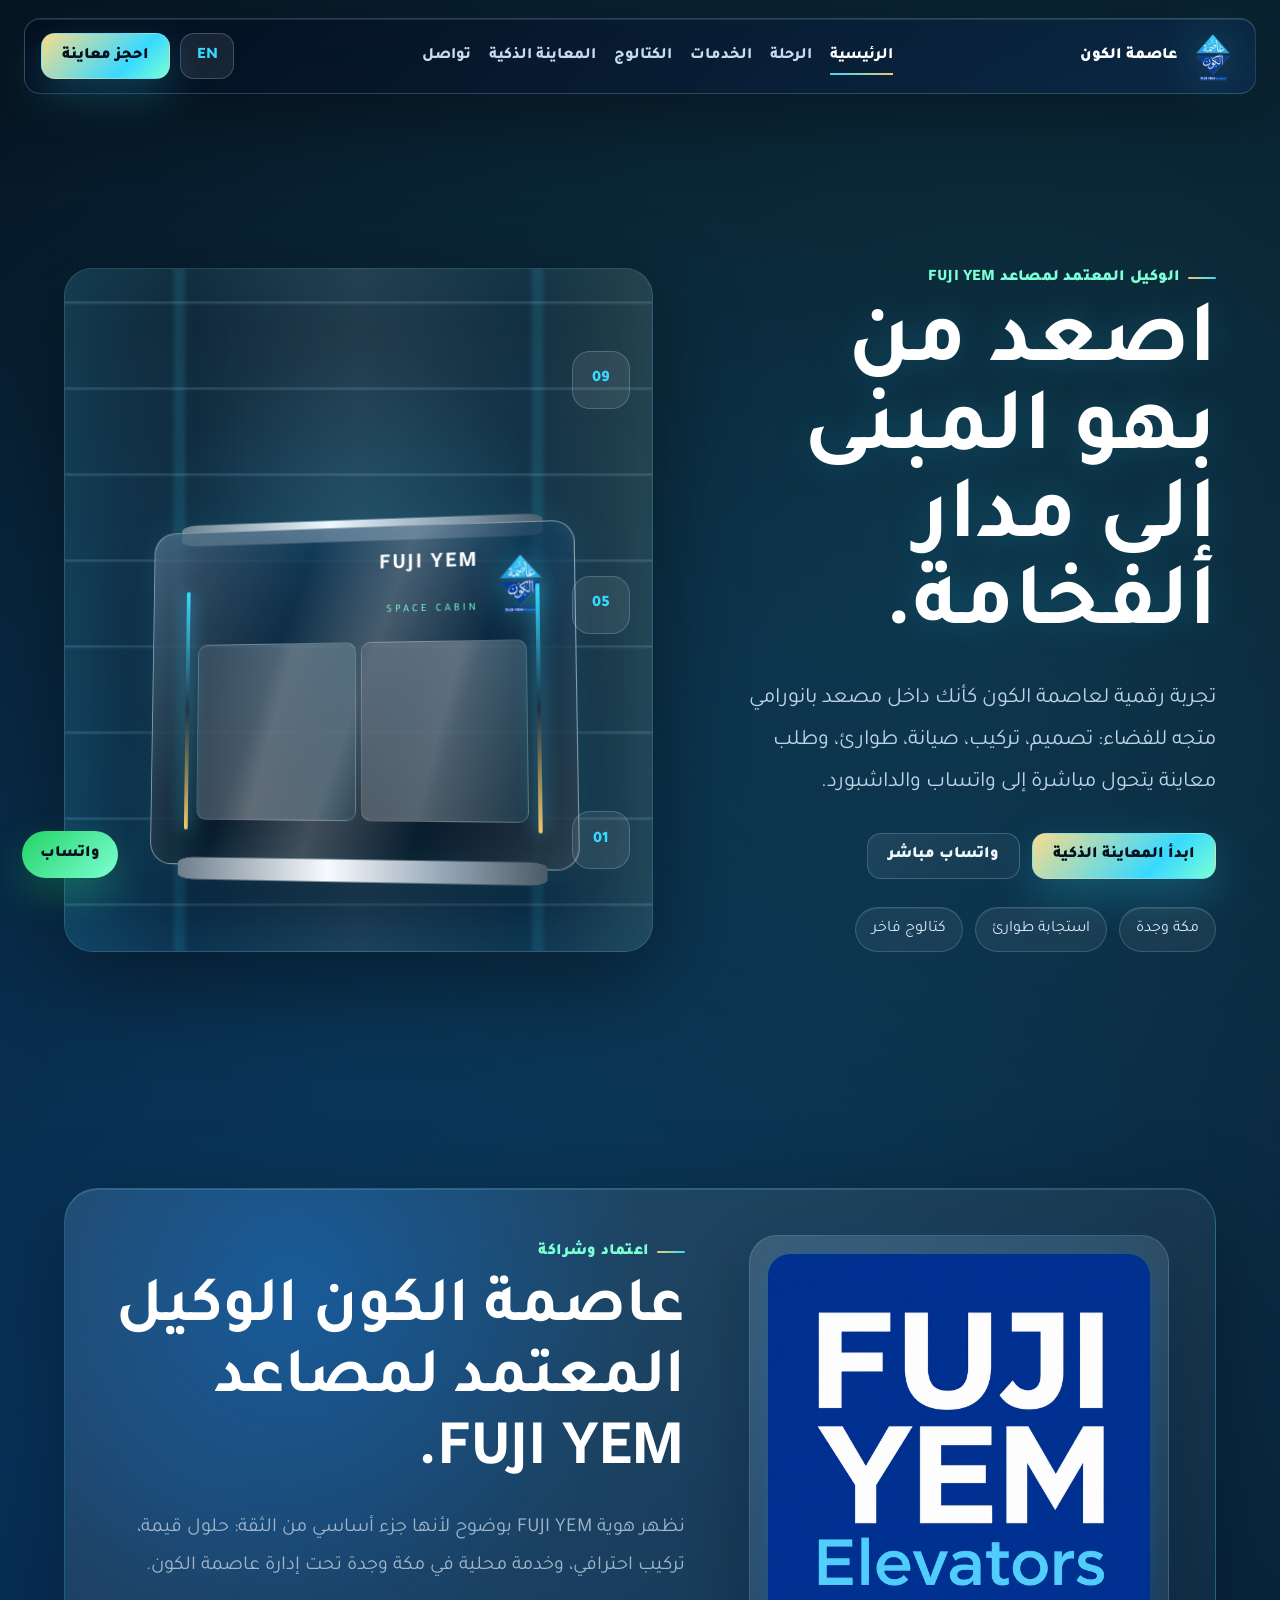
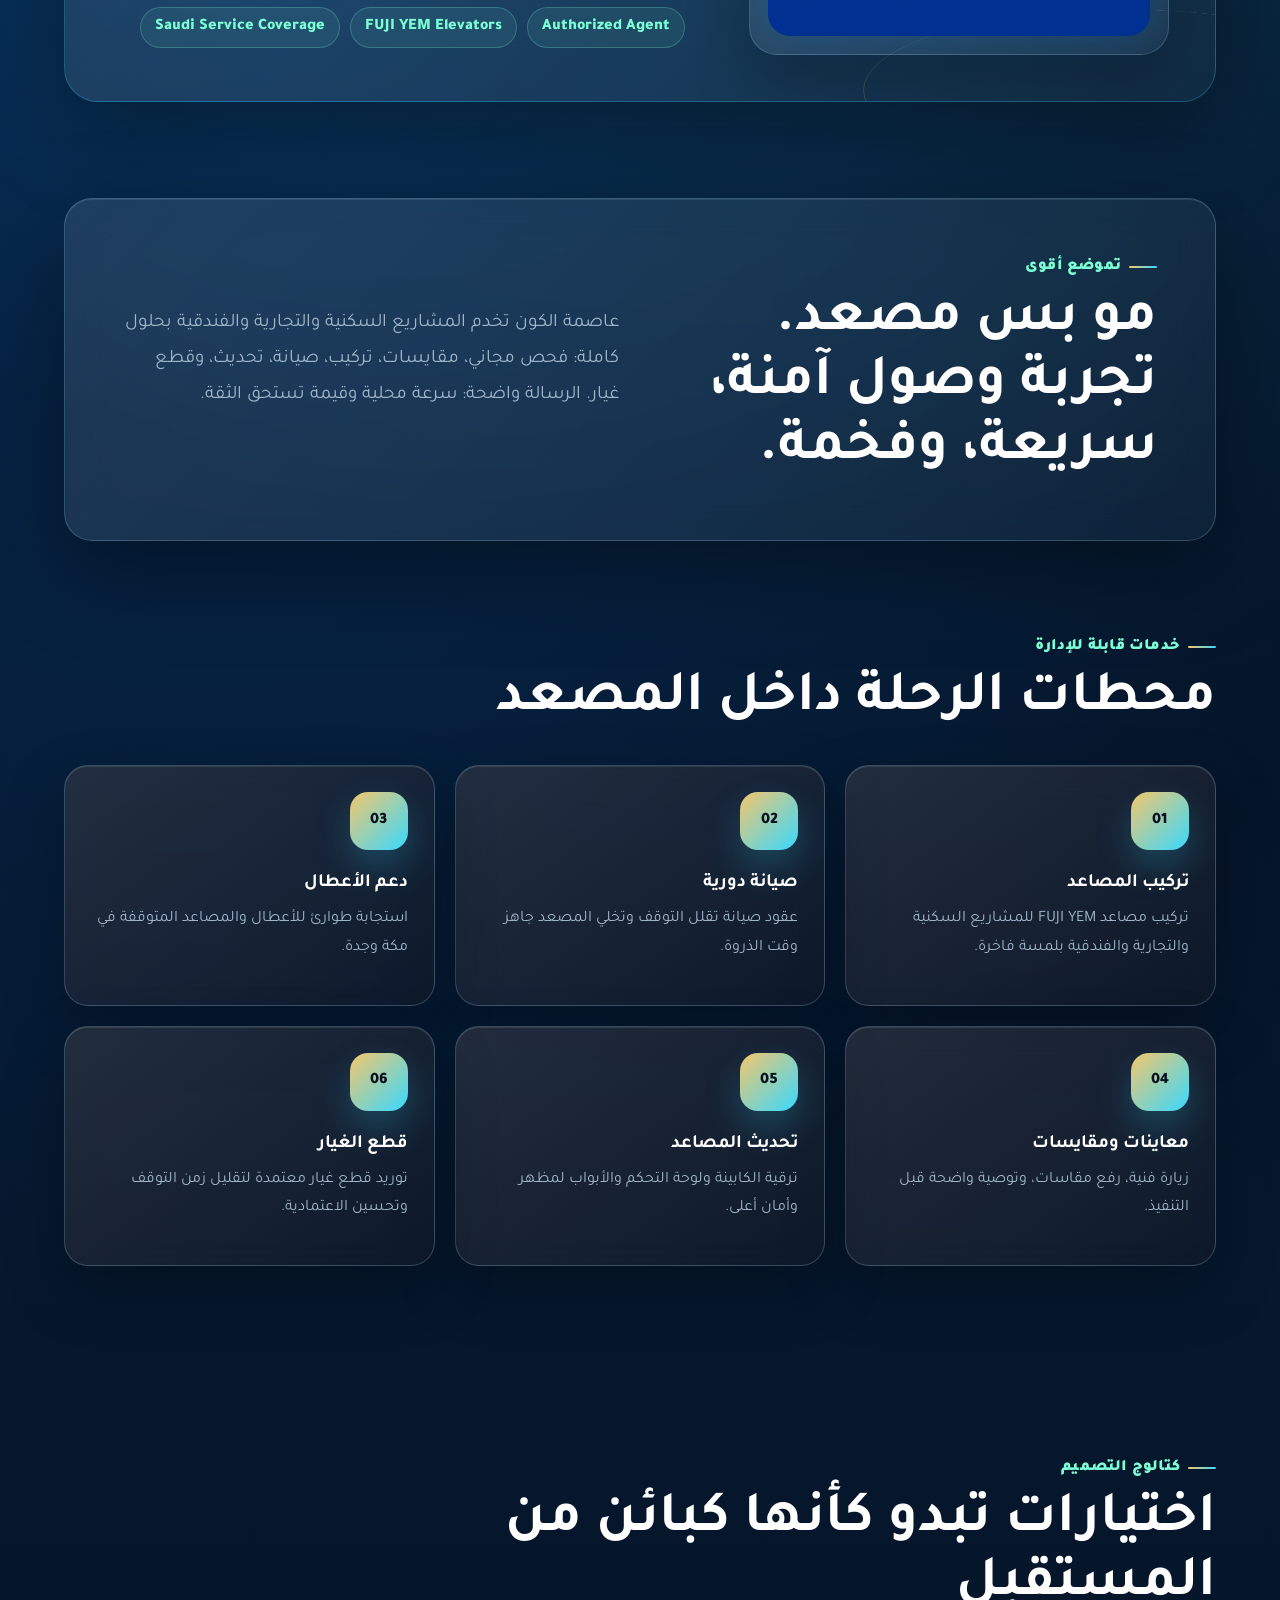
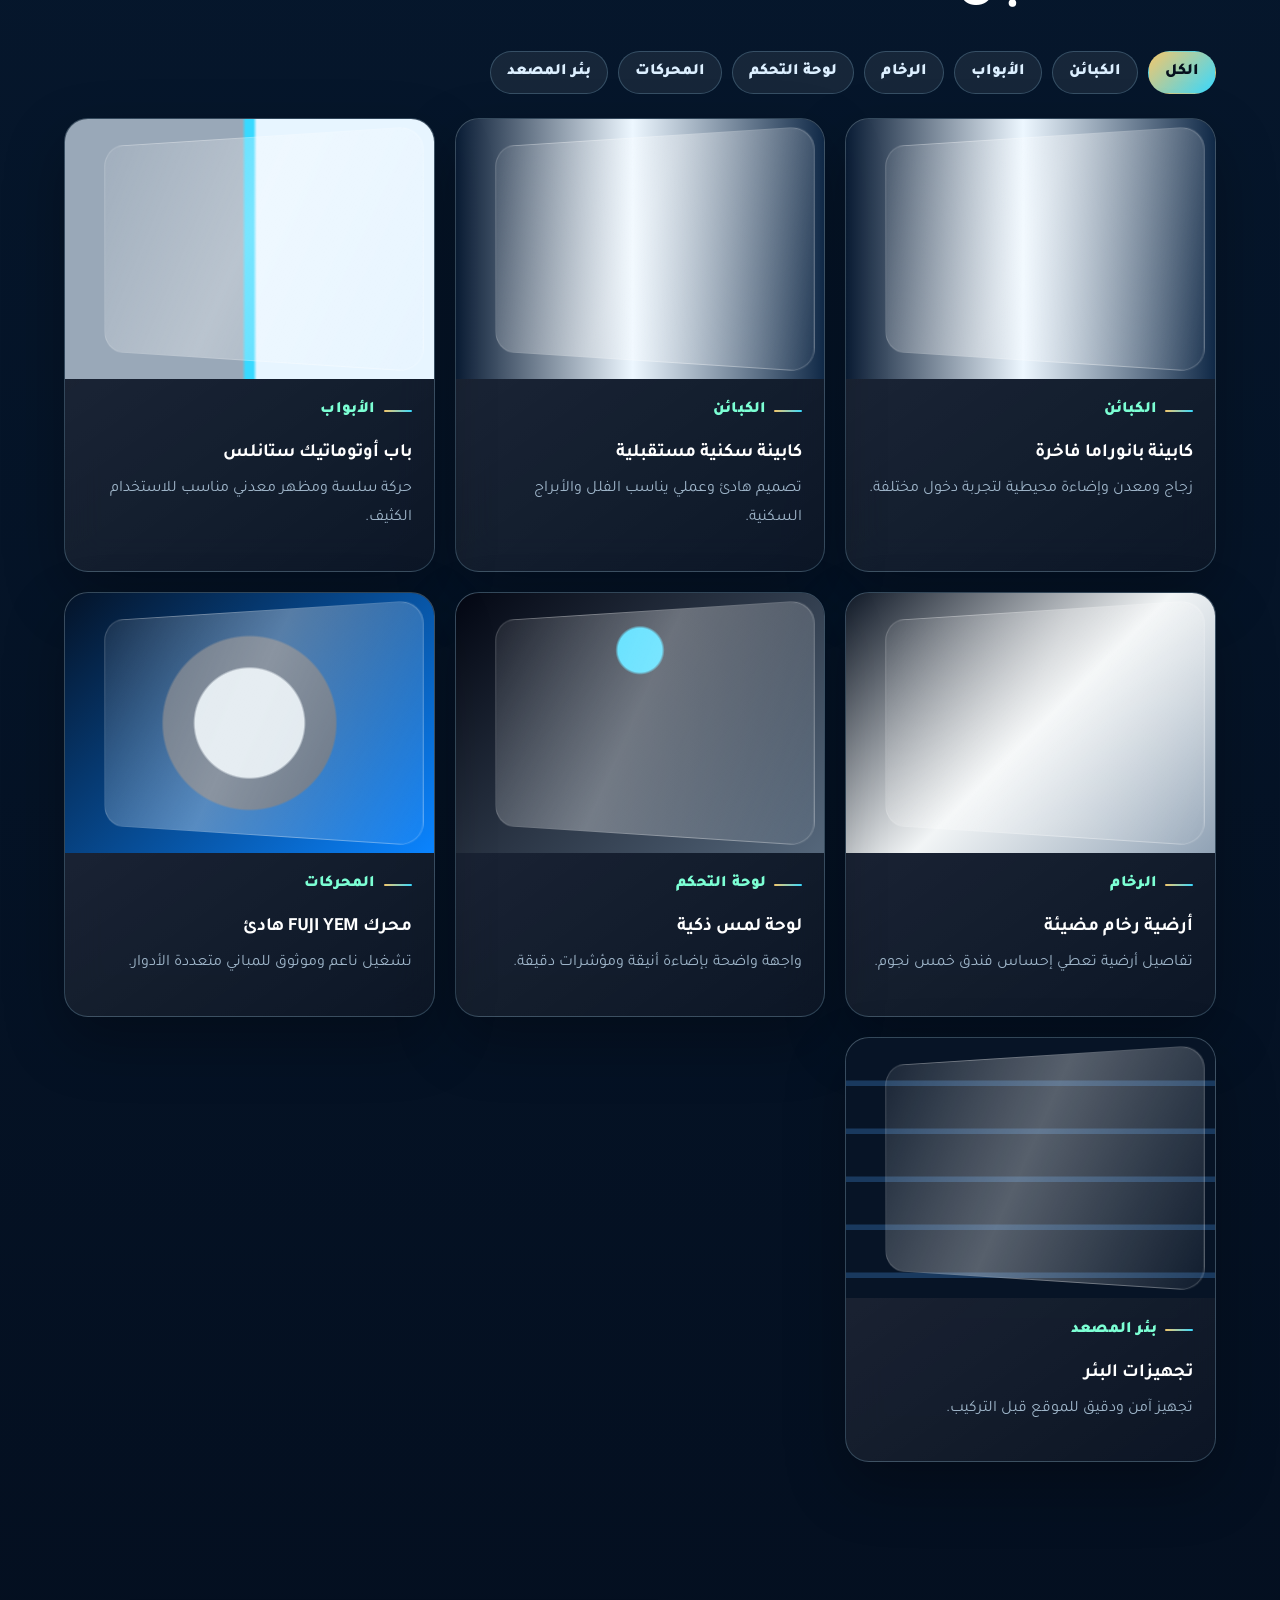
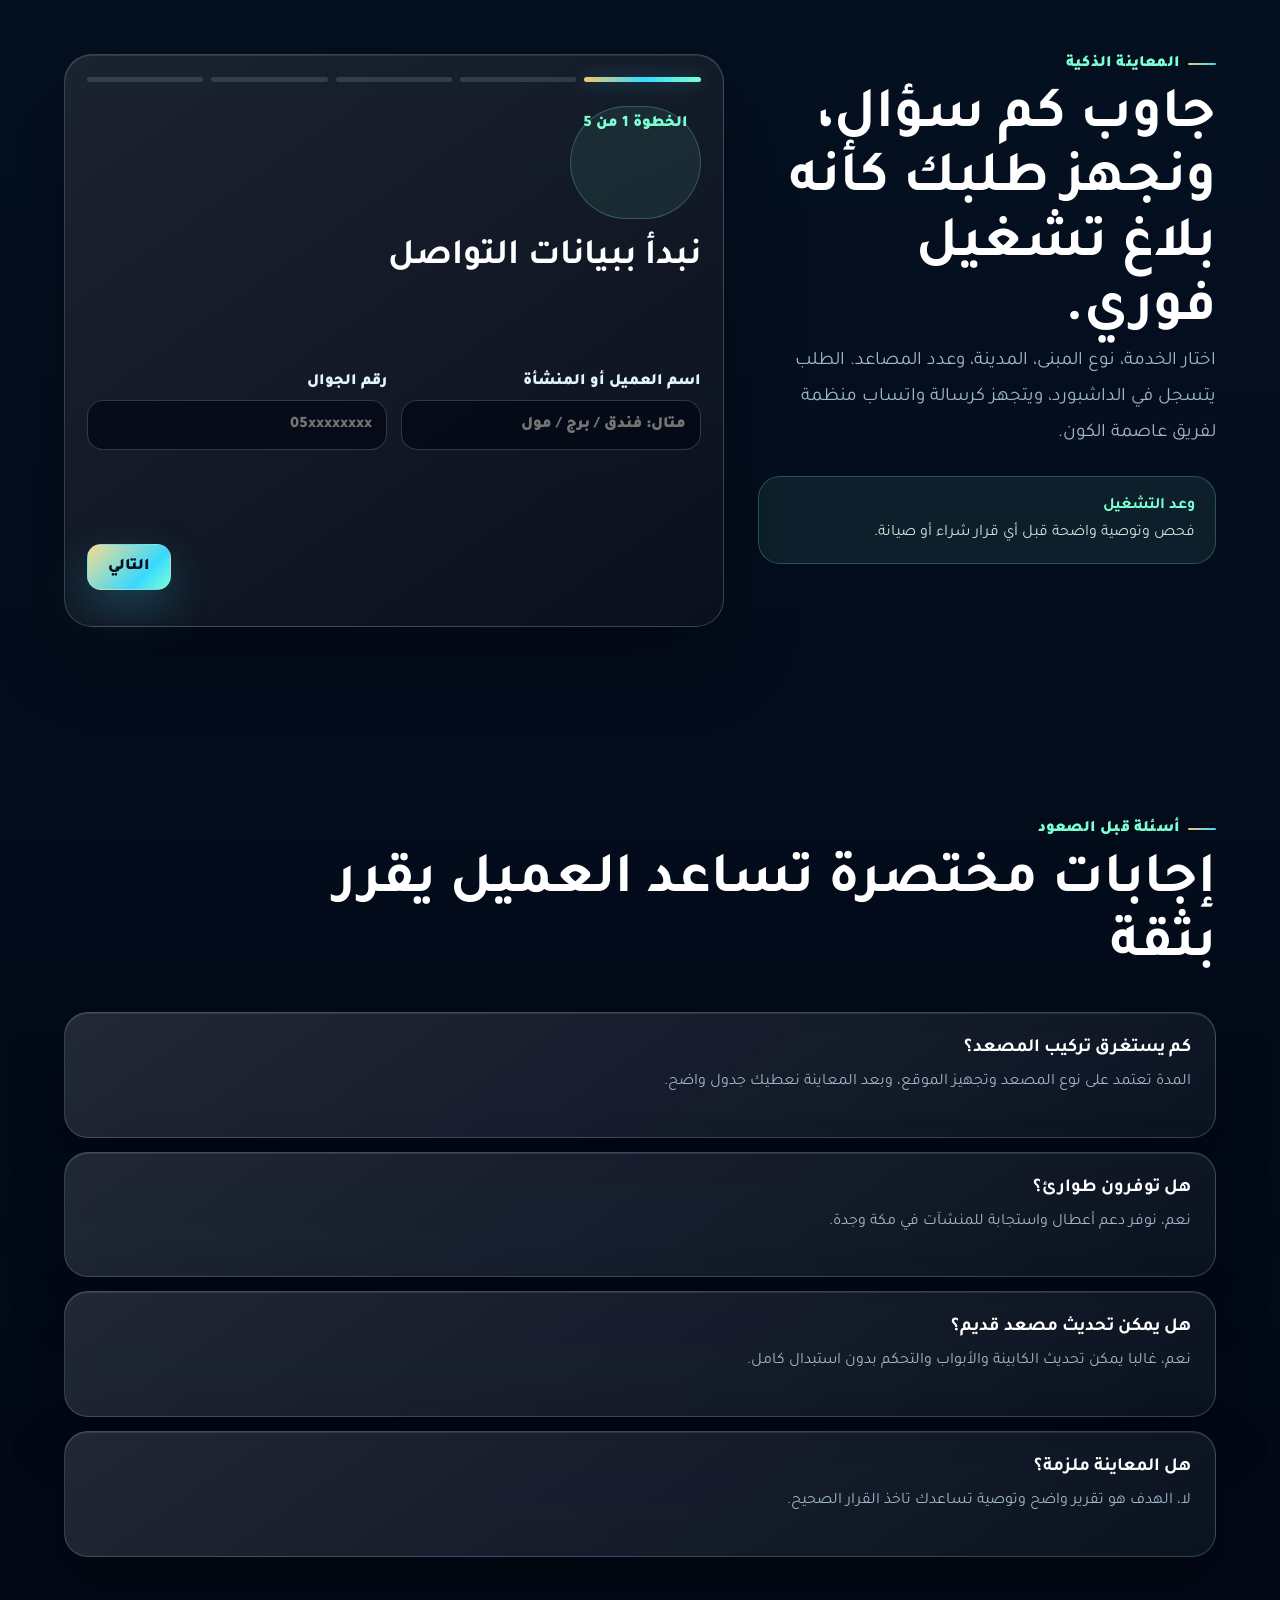
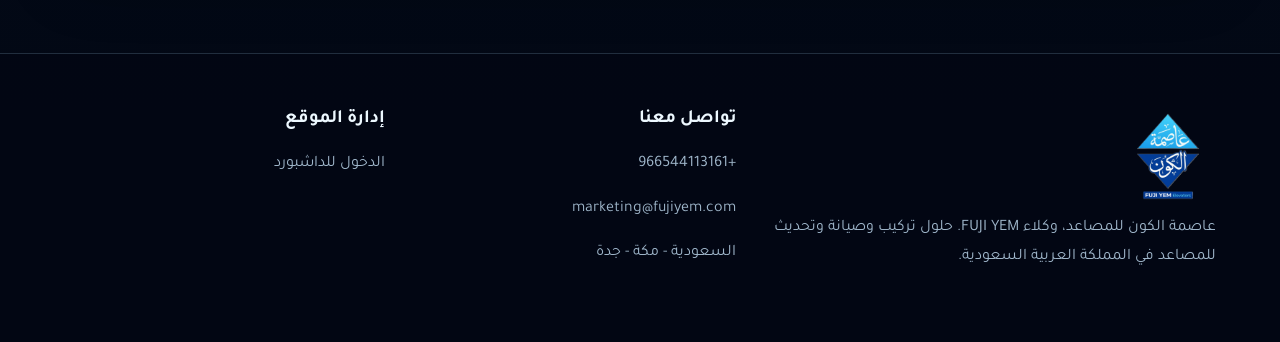
==== commit 840a7eb1: "Add home link to site navigation" ====
--- a/index.html
+++ b/index.html
@@ -24,7 +24,11 @@
       <img src="assets/img/logo.png" alt="شعار عاصمة الكون">
       <span data-i18n="brand">عاصمة الكون</span>
     </a>
+    <button class="menu-toggle" id="menuToggle" type="button" aria-label="فتح القائمة" aria-expanded="false">
+      <span></span><span></span><span></span>
+    </button>
     <nav aria-label="القائمة الرئيسية">
+      <a class="active" href="index.html" data-i18n="navHome">الرئيسية</a>
       <a href="journey.html" data-i18n="navJourney">الرحلة</a>
       <a href="services.html" data-i18n="navServices">الخدمات</a>
       <a href="catalog.html" data-i18n="navCatalog">الكتالوج</a>
--- a/assets/css/styles.css
+++ b/assets/css/styles.css
@@ -82,7 +82,7 @@
 }
 .brand { display: flex; align-items: center; gap: 12px; font-weight: 900; white-space: nowrap; color: #fff; }
 .brand img { width: 50px; height: 50px; object-fit: contain; filter: drop-shadow(0 0 22px rgba(56,217,255,.38)); }
-nav { display: flex; align-items: center; gap: 18px; margin-inline-start: auto; color: #c8dcef; font-weight: 800; }
+nav { flex: 1; display: flex; align-items: center; justify-content: center; gap: 18px; margin-inline-start: 0; color: #c8dcef; font-weight: 800; }
 nav a { position: relative; padding: 9px 0; }
 nav a:after {
   content: "";
@@ -98,6 +98,30 @@
 nav a.active { color: #fff; }
 nav a.active:after { transform: scaleX(1); }
 .header-tools { display: flex; gap: 10px; align-items: center; }
+.menu-toggle {
+  display: none;
+  width: 46px;
+  height: 46px;
+  align-items: center;
+  justify-content: center;
+  gap: 5px;
+  flex-direction: column;
+  border: 1px solid rgba(170,225,255,.24);
+  border-radius: 14px;
+  color: #fff;
+  background: rgba(255,255,255,.08);
+  cursor: pointer;
+}
+.menu-toggle span {
+  width: 19px;
+  height: 2px;
+  border-radius: 999px;
+  background: currentColor;
+  transition: transform .2s ease, opacity .2s ease;
+}
+.site-header.is-menu-open .menu-toggle span:nth-child(1) { transform: translateY(7px) rotate(45deg); }
+.site-header.is-menu-open .menu-toggle span:nth-child(2) { opacity: 0; }
+.site-header.is-menu-open .menu-toggle span:nth-child(3) { transform: translateY(-7px) rotate(-45deg); }
 .lang-toggle, .header-cta, .primary, .ghost {
   min-height: 46px;
   border-radius: 14px;
@@ -703,24 +727,141 @@
 .auth-card img { width: 86px; }
 .auth-card h1 { margin: 0; color: #fff; font-size: 34px; }
 .dashboard.is-locked { max-height: 100vh; overflow: hidden; filter: blur(8px); pointer-events: none; user-select: none; }
-.dashboard { min-height: 100vh; display: grid; grid-template-columns: 280px 1fr; }
-.dash-sidebar { position: sticky; top: 0; height: 100vh; padding: 26px; background: rgba(2,7,19,.82); color: #fff; border-inline-end: 1px solid var(--line); }
-.dash-sidebar img { width: 92px; margin-bottom: 18px; }
-.dash-sidebar h1 { font-size: 26px; line-height: 1.25; }
-.dash-sidebar a { display: inline-flex; margin-top: 16px; color: var(--cyan); font-weight: 800; }
-.dash-content { padding: 28px; min-width: 0; }
+.dashboard { min-height: 100vh; display: grid; grid-template-columns: 320px 1fr; background: radial-gradient(circle at 82% 4%, rgba(56,217,255,.12), transparent 28%), #030713; }
+.dash-sidebar {
+  position: sticky;
+  top: 0;
+  height: 100vh;
+  padding: 24px;
+  color: #fff;
+  border-inline-end: 1px solid rgba(170,225,255,.16);
+  background:
+    linear-gradient(180deg, rgba(255,255,255,.08), rgba(255,255,255,.025)),
+    rgba(2,7,19,.9);
+  box-shadow: 18px 0 60px rgba(0,0,0,.22);
+}
+.dash-brand { display: flex; gap: 12px; align-items: center; margin-bottom: 26px; }
+.dash-brand img { width: 64px; height: 64px; object-fit: contain; filter: drop-shadow(0 0 18px rgba(56,217,255,.34)); }
+.dash-brand span { color: var(--mint); font-size: 12px; font-weight: 900; letter-spacing: 1px; text-transform: uppercase; }
+.dash-sidebar h1 { font-size: 22px; line-height: 1.25; margin: 4px 0 0; }
+.module-nav { display: grid; gap: 10px; margin: 0; color: #fff; }
+.module-nav button {
+  min-height: 50px;
+  border: 1px solid rgba(170,225,255,.12);
+  border-radius: 16px;
+  color: #cfe6f7;
+  background: rgba(255,255,255,.045);
+  text-align: center;
+  padding: 12px 14px;
+  cursor: pointer;
+  font-weight: 900;
+  transition: border-color .2s ease, background .2s ease, transform .2s ease;
+}
+.module-nav button:hover { transform: translateX(-3px); border-color: rgba(56,217,255,.42); }
+body[dir="ltr"] .module-nav button:hover { transform: translateX(3px); }
+.module-nav button.active {
+  color: #06101e;
+  border-color: transparent;
+  background: linear-gradient(135deg, var(--gold), var(--cyan), var(--mint));
+  box-shadow: 0 16px 34px rgba(56,217,255,.16);
+}
+.site-preview-link {
+  display: flex;
+  min-height: 48px;
+  align-items: center;
+  justify-content: center;
+  margin-top: 18px;
+  border: 1px solid rgba(124,255,212,.22);
+  border-radius: 16px;
+  color: var(--mint);
+  font-weight: 900;
+  background: rgba(124,255,212,.06);
+}
+.dash-content { padding: 28px; min-width: 0; max-width: 1500px; width: 100%; }
 .dash-head, .panel-title, .dash-actions { display: flex; justify-content: space-between; align-items: center; gap: 14px; margin-bottom: 20px; }
 .dash-actions { margin-bottom: 0; justify-content: flex-start; flex-wrap: wrap; }
+.dash-head {
+  padding: 18px 20px;
+  border: 1px solid rgba(170,225,255,.14);
+  border-radius: 24px;
+  background: rgba(255,255,255,.055);
+  box-shadow: inset 0 1px 0 rgba(255,255,255,.08);
+}
 .dash-head h2 { color: #fff; margin: 6px 0 0; }
-.dash-grid { display: grid; grid-template-columns: repeat(2, minmax(0, 1fr)); gap: 18px; }
-.dash-panel { padding: 20px; }
+.dashboard-module { display: none; animation: stepIn .28s ease both; }
+.dashboard-module.active { display: block; }
+.module-hero {
+  display: grid;
+  grid-template-columns: 1fr 260px;
+  gap: 24px;
+  align-items: center;
+  padding: clamp(22px, 4vw, 38px);
+  border: 1px solid rgba(56,217,255,.2);
+  border-radius: 30px;
+  background:
+    radial-gradient(circle at 90% 8%, rgba(56,217,255,.18), transparent 26%),
+    linear-gradient(135deg, rgba(255,255,255,.1), rgba(255,255,255,.035));
+  box-shadow: 0 28px 78px rgba(0,0,0,.28);
+}
+.module-hero h3 { margin: 10px 0 12px; color: #fff; font-size: clamp(28px, 4vw, 54px); line-height: 1.15; }
+.module-hero p { color: var(--muted); font-size: 18px; line-height: 1.8; }
+.module-hero img { width: 100%; border-radius: 24px; box-shadow: 0 0 34px rgba(10,132,255,.2); }
+.summary-grid { display: grid; grid-template-columns: repeat(4, minmax(0, 1fr)); gap: 16px; margin-top: 18px; }
+.summary-grid article {
+  min-height: 150px;
+  display: grid;
+  align-content: center;
+  gap: 8px;
+  padding: 22px;
+  border: 1px solid rgba(170,225,255,.16);
+  border-radius: 24px;
+  background: rgba(255,255,255,.06);
+}
+.summary-grid strong { color: var(--cyan); font-size: 44px; line-height: 1; }
+.summary-grid span { color: #dcefff; font-weight: 900; }
+.dash-panel { padding: 22px; }
+.module-panel { max-width: 1120px; }
 .dash-panel h3 { color: #fff; margin-bottom: 16px; }
+.module-title {
+  display: flex;
+  align-items: center;
+  gap: 14px;
+  margin-bottom: 22px;
+  padding-bottom: 18px;
+  border-bottom: 1px solid rgba(170,225,255,.12);
+}
+.module-title > span {
+  width: 54px;
+  height: 54px;
+  display: grid;
+  place-items: center;
+  flex: 0 0 auto;
+  border-radius: 18px;
+  color: #06101e;
+  background: linear-gradient(135deg, var(--gold), var(--cyan));
+  font-weight: 900;
+}
+.module-title h3 { margin: 0 0 6px; }
+.module-title p { margin: 0; color: var(--muted); line-height: 1.6; }
+.settings-grid { display: grid; grid-template-columns: repeat(2, minmax(0, 1fr)); gap: 14px; }
 .password-panel p { color: var(--muted); line-height: 1.7; }
 .otp-row { grid-column: 1 / -1; display: grid; grid-template-columns: 220px 1fr; gap: 12px; align-items: end; }
-.editor-row { display: grid; grid-template-columns: 1fr 1fr auto; gap: 8px; align-items: start; margin-bottom: 10px; }
+.editor-row {
+  display: grid;
+  grid-template-columns: minmax(180px, .9fr) minmax(240px, 1.5fr) minmax(90px, .45fr) auto;
+  gap: 10px;
+  align-items: start;
+  margin-bottom: 12px;
+  padding: 12px;
+  border: 1px solid rgba(170,225,255,.11);
+  border-radius: 18px;
+  background: rgba(255,255,255,.035);
+}
+.editor-row[data-key="catalog"] { grid-template-columns: minmax(150px, .8fr) minmax(180px, 1fr) minmax(240px, 1.4fr) minmax(140px, .7fr) auto; }
+.editor-row[data-key="faqs"] { grid-template-columns: minmax(220px, 1fr) minmax(300px, 1.4fr) auto; }
 .editor-row textarea { min-height: 50px; }
 .remove { background: rgba(255,79,107,.16); color: #ff9aac; border: 1px solid rgba(255,79,107,.24); border-radius: 14px; min-height: 50px; padding: 0 12px; cursor: pointer; font-weight: 900; }
-.leads-panel { margin-top: 18px; }
+.leads-panel { margin-top: 0; max-width: none; }
 .table-wrap { overflow: auto; }
 table { width: 100%; border-collapse: collapse; min-width: 760px; }
 th, td { text-align: right; border-bottom: 1px solid rgba(170,225,255,.14); padding: 12px; vertical-align: top; color: #dcefff; }
@@ -734,22 +875,135 @@
 
 @media (max-width: 1080px) {
   .site-header { inset: 10px; flex-wrap: wrap; }
-  nav { order: 3; width: 100%; overflow-x: auto; gap: 14px; }
+  nav { order: 3; width: 100%; justify-content: center; overflow-x: auto; gap: 14px; text-align: center; }
+  nav a { flex: 0 0 auto; text-align: center; }
   .hero, body[dir="ltr"] .hero, .orbit-panel, .advisor, .footer, .dashboard, .agent-orbital-card, .timeline-section, .contact-grid { grid-template-columns: 1fr; }
   body[dir="ltr"] .hero-copy, body[dir="ltr"] .cosmic-elevator { order: initial; }
   .cosmic-elevator { position: relative; top: auto; min-height: 520px; height: 62vh; }
-  .service-grid, .catalog-grid, .dash-grid { grid-template-columns: 1fr 1fr; }
-  .dash-sidebar { position: static; height: auto; }
+  .service-grid, .catalog-grid, .dash-grid, .summary-grid { grid-template-columns: 1fr 1fr; }
+  .module-hero { grid-template-columns: 1fr; }
+  .module-hero img { max-width: 280px; }
+  .dashboard { min-height: 100vh; }
+  .dash-sidebar { position: static; height: auto; padding: 18px; border-inline-end: 0; border-bottom: 1px solid rgba(170,225,255,.16); }
+  .dash-brand { justify-content: center; text-align: center; }
+  .module-nav { grid-template-columns: repeat(4, minmax(0, 1fr)); }
+  .module-nav button { min-height: 48px; padding: 11px 10px; }
+  .module-nav button:hover,
+  body[dir="ltr"] .module-nav button:hover { transform: translateY(-2px); }
+  .site-preview-link { max-width: 260px; margin: 16px auto 0; }
 }
 
 @media (max-width: 720px) {
-  .hero { padding-top: 190px; }
+  .site-header {
+    inset: 10px 12px auto;
+    min-height: 0;
+    display: grid;
+    grid-template-columns: minmax(0, 1fr) 52px;
+    grid-template-areas:
+      "brand toggle"
+      "action lang";
+    justify-content: stretch;
+    align-items: center;
+    gap: 8px 10px;
+    padding: 10px;
+    border-radius: 14px;
+  }
+  .brand {
+    grid-area: brand;
+    width: auto;
+    justify-content: flex-start;
+    gap: 8px;
+    text-align: start;
+    font-size: 15px;
+    min-width: 0;
+  }
+  .brand img { width: 40px; height: 40px; }
+  .menu-toggle { grid-area: toggle; display: inline-flex; justify-self: start; }
+  .header-tools { display: contents; }
+  .header-cta {
+    grid-area: action;
+    justify-self: start;
+    width: min(190px, 100%);
+    min-height: 42px;
+    padding: 10px 14px;
+    border-radius: 12px;
+    white-space: nowrap;
+  }
+  .lang-toggle {
+    grid-area: lang;
+    justify-self: start;
+    width: 52px;
+    min-height: 42px;
+    border-radius: 12px;
+  }
+  nav {
+    position: absolute;
+    inset: calc(100% + 8px) 0 auto;
+    display: none;
+    width: 100%;
+    margin: 0;
+    padding: 10px;
+    border: 1px solid rgba(170,225,255,.18);
+    border-radius: 14px;
+    background: linear-gradient(180deg, rgba(4,18,36,.96), rgba(8,35,68,.96));
+    box-shadow: 0 20px 60px rgba(0,0,0,.34);
+    backdrop-filter: blur(18px);
+  }
+  .site-header.is-menu-open nav { display: grid; gap: 6px; }
+  nav a {
+    display: block;
+    padding: 11px 12px;
+    border-radius: 10px;
+    white-space: nowrap;
+    text-align: center;
+  }
+  nav a.active,
+  nav a:hover { background: rgba(255,255,255,.08); }
+  nav a:after { display: none; }
+  .hero { padding-top: 158px; }
   h1 { font-size: 43px; }
   .section { padding-block: 62px; }
-  .service-grid, .catalog-grid, .smart-form, .dash-grid, .step-grid, .choice-grid, .services-choice-grid { grid-template-columns: 1fr; }
+  .service-grid, .catalog-grid, .smart-form, .dash-grid, .step-grid, .choice-grid, .services-choice-grid, .summary-grid, .settings-grid { grid-template-columns: 1fr; }
   .wizard-step { min-height: 0; }
   .check-grid { grid-template-columns: 1fr; }
-  .header-tools, .header-cta { width: 100%; }
-  .header-cta { flex: 1; }
-  .editor-row, .otp-row { grid-template-columns: 1fr; }
-}
+  .admin-body { overflow-x: hidden; }
+  .auth-screen { padding: 14px; align-items: start; overflow-y: auto; }
+  .auth-card { margin-top: 18px; padding: 22px 18px; border-radius: 20px; }
+  .auth-card h1 { font-size: 28px; line-height: 1.25; }
+  .dashboard { width: 100%; }
+  .dash-sidebar { padding: 14px; }
+  .dash-brand { display: grid; justify-items: center; gap: 8px; margin-bottom: 16px; }
+  .dash-brand img { width: 54px; height: 54px; }
+  .dash-sidebar h1 { font-size: 18px; }
+  .module-nav { grid-template-columns: repeat(2, minmax(0, 1fr)); gap: 8px; }
+  .module-nav button { min-height: 44px; border-radius: 14px; font-size: 14px; line-height: 1.25; }
+  .site-preview-link { min-height: 44px; border-radius: 14px; }
+  .dash-content { padding: 14px; }
+  .dash-head { padding: 16px; border-radius: 18px; text-align: center; }
+  .dash-head h2 { font-size: 22px; line-height: 1.35; }
+  .editor-row, .editor-row[data-key="catalog"], .editor-row[data-key="faqs"], .otp-row { grid-template-columns: 1fr; }
+  .dash-head, .panel-title { align-items: stretch; flex-direction: column; }
+  .dash-actions { width: 100%; }
+  .dash-actions button { flex: 1; }
+  .module-hero { padding: 18px; border-radius: 22px; text-align: center; }
+  .module-hero h3 { font-size: 30px; }
+  .module-hero p { font-size: 16px; }
+  .module-hero img { justify-self: center; max-width: 210px; border-radius: 18px; }
+  .summary-grid article { min-height: 118px; padding: 18px; text-align: center; }
+  .dash-panel { padding: 16px; }
+  .module-title { display: grid; justify-items: center; text-align: center; gap: 10px; }
+  .module-title > span { width: 48px; height: 48px; border-radius: 16px; }
+  .panel-title .ghost,
+  .module-panel > .ghost,
+  .password-panel .primary { width: 100%; }
+  input, select, textarea { min-width: 0; }
+  table { min-width: 640px; }
+}
+
+@media (max-width: 420px) {
+  .site-header { inset-inline: 8px; padding: 9px; }
+  .hero { padding-top: 154px; }
+  .module-nav { grid-template-columns: 1fr; }
+  .dash-actions { display: grid; }
+  .dash-actions button { width: 100%; }
+}
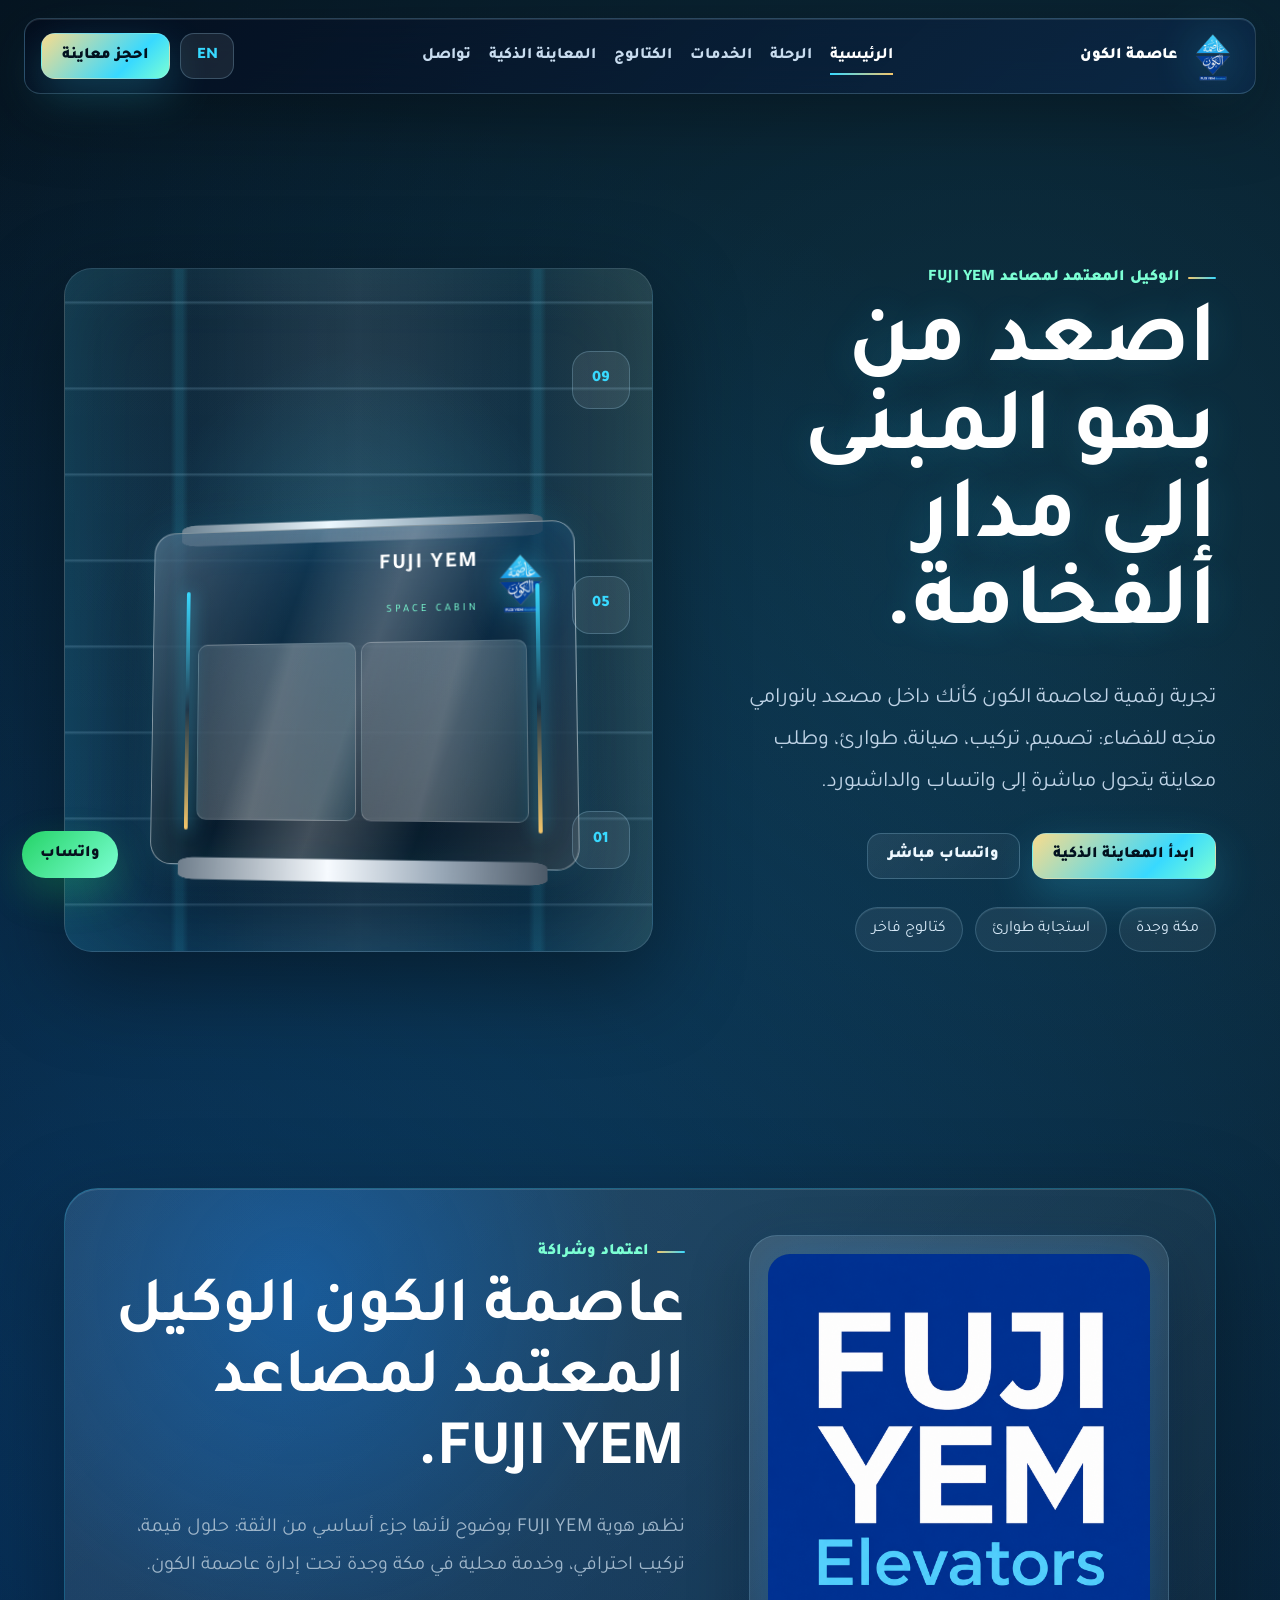
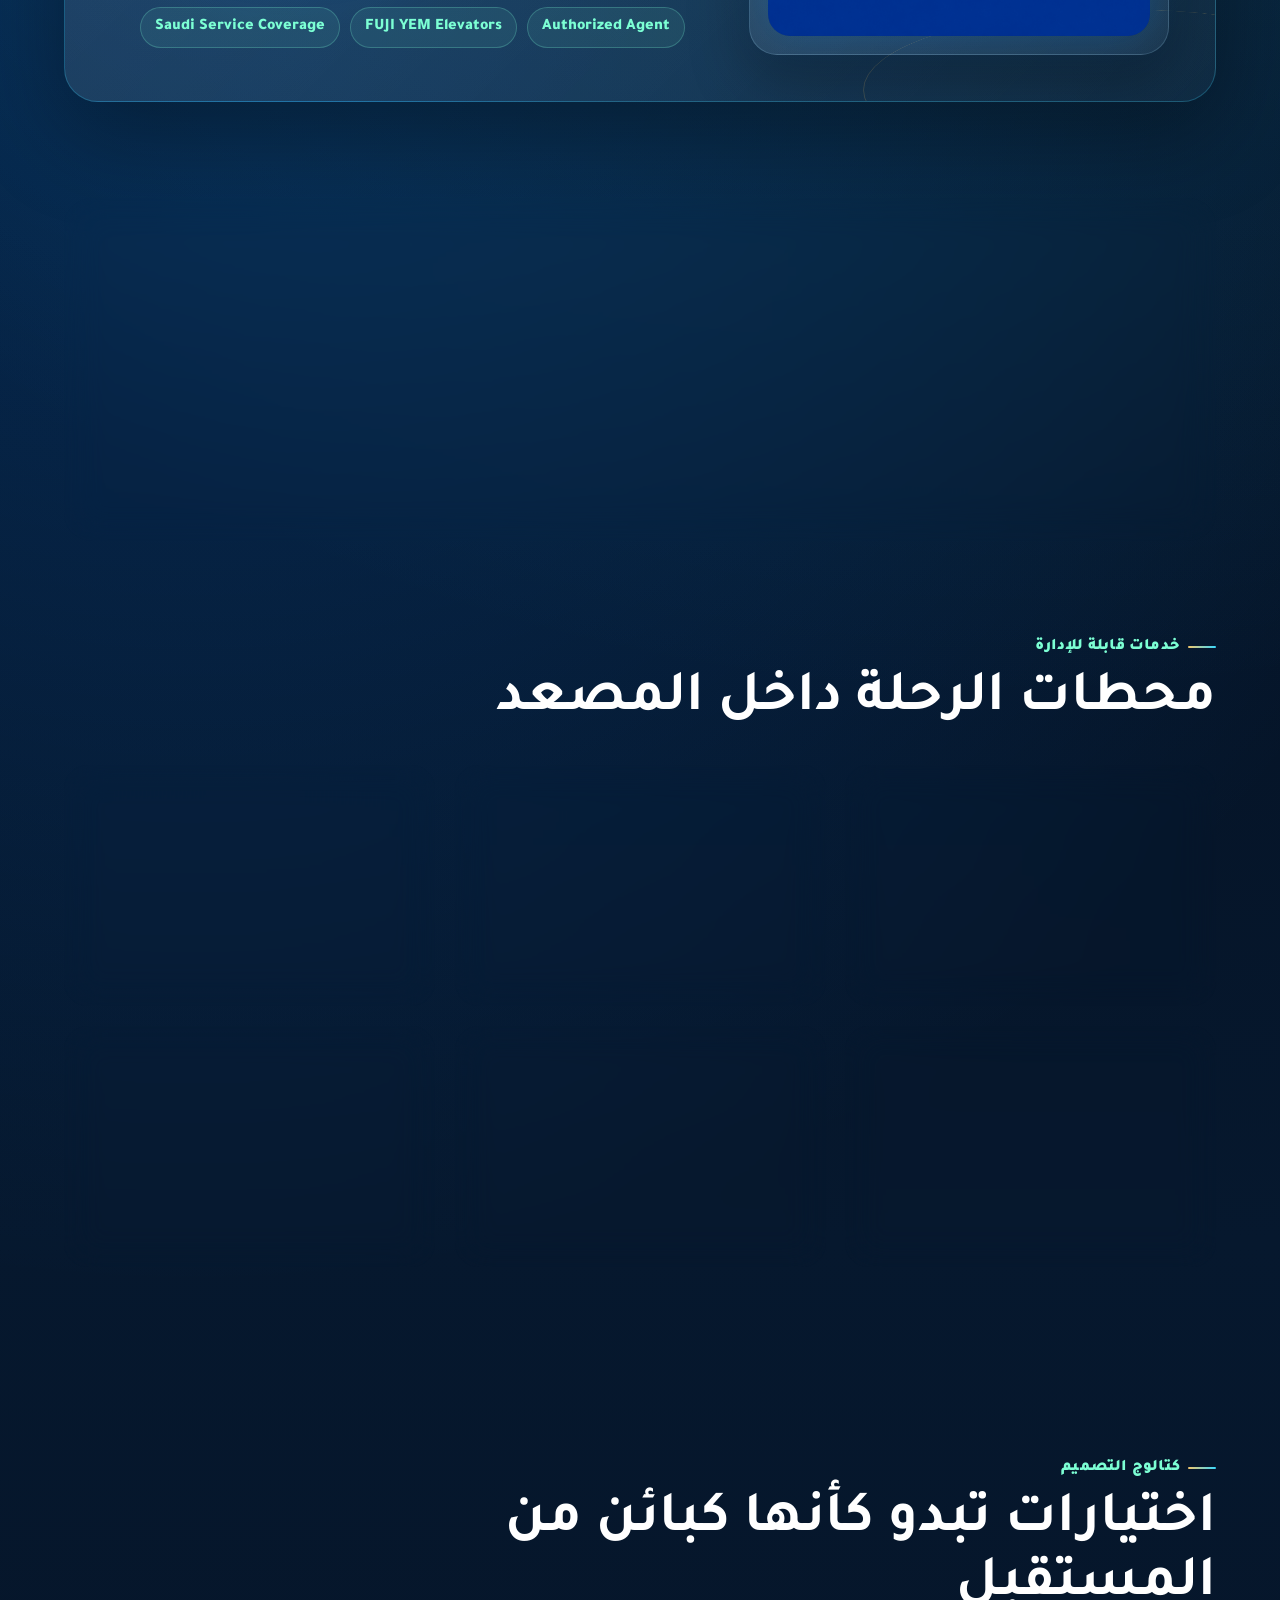
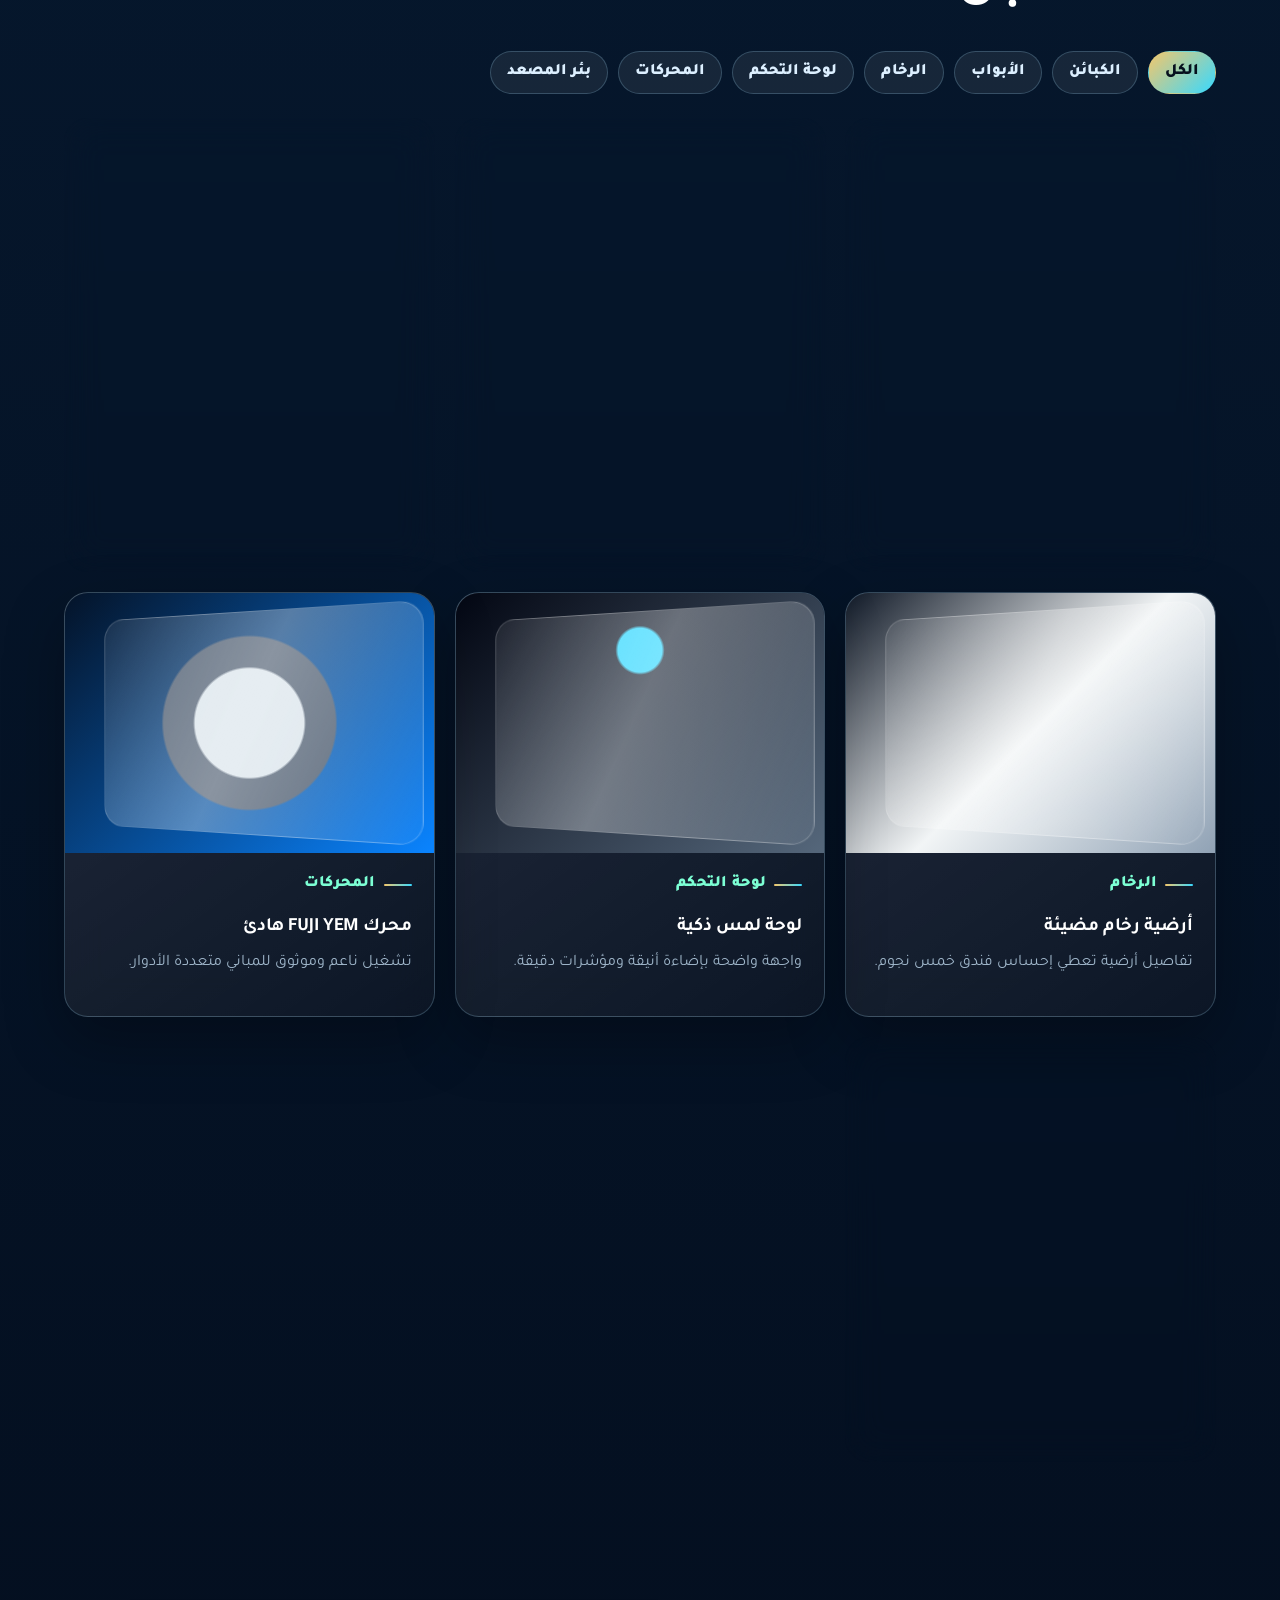
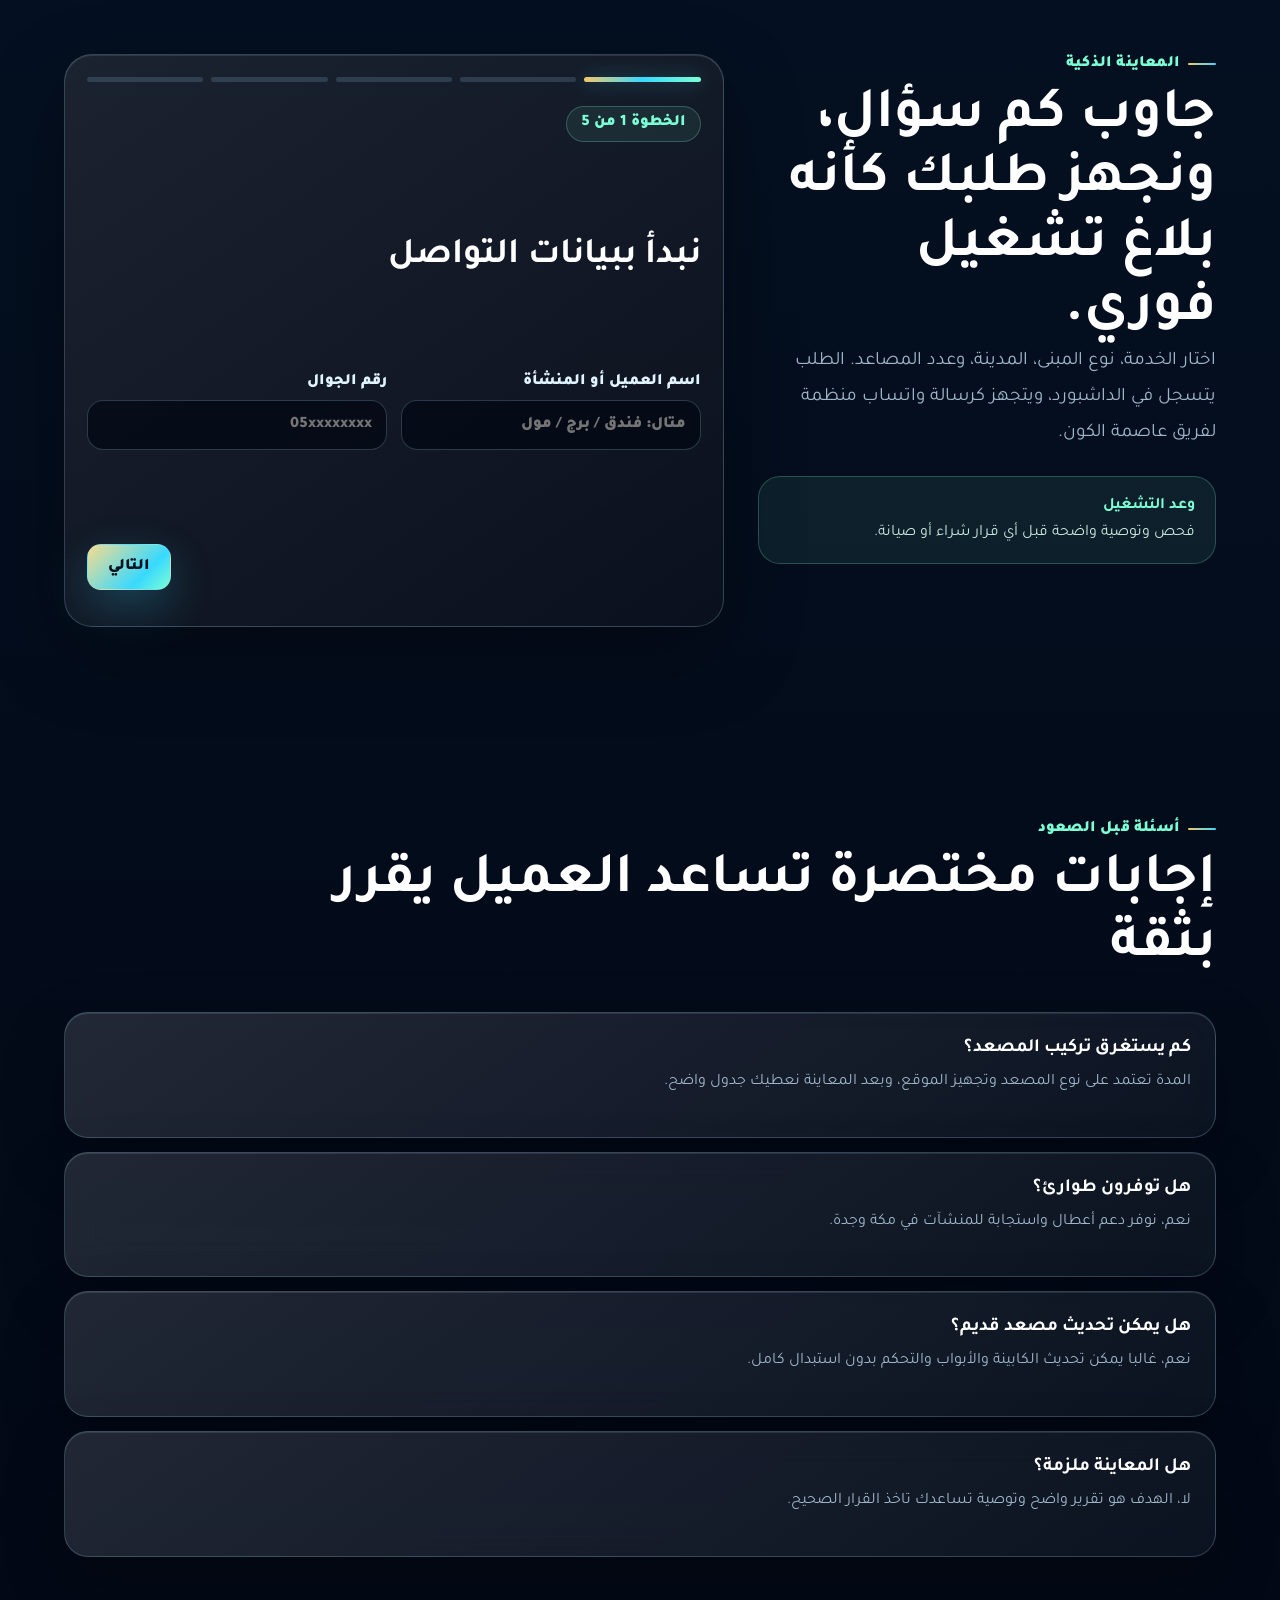
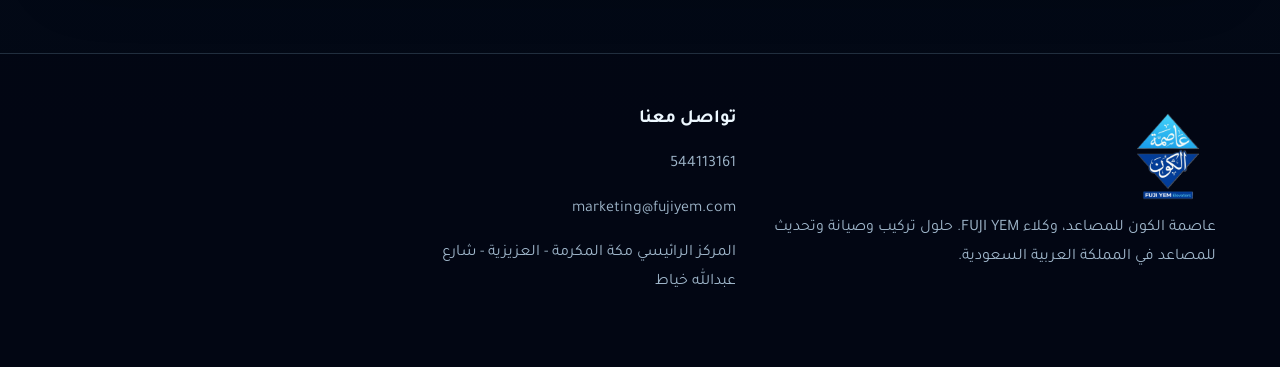
==== commit 730567e8: "Update public contact footer" ====
--- a/index.html
+++ b/index.html
@@ -49,7 +49,7 @@
         <p data-i18n="heroText">تجربة رقمية لعاصمة الكون كأنك داخل مصعد بانورامي متجه للفضاء: تصميم، تركيب، صيانة، طوارئ، وطلب معاينة يتحول مباشرة إلى واتساب والداشبورد.</p>
         <div class="hero-actions">
           <a class="primary" href="advisor.html" data-i18n="startAdvisor">ابدأ المعاينة الذكية</a>
-          <a class="ghost" id="heroWhatsapp" href="https://wa.me/201120442206" data-i18n="whatsappNow">واتساب مباشر</a>
+          <a class="ghost" id="heroWhatsapp" href="https://wa.me/966544113161" data-i18n="whatsappNow">واتساب مباشر</a>
         </div>
         <div class="mission-strip">
           <span data-i18n="missionOne">مكة وجدة</span>
@@ -208,17 +208,13 @@
     </div>
     <div>
       <h3 data-i18n="contactTitle">تواصل معنا</h3>
-      <p id="footerPhone">01120442206</p>
+      <p id="footerPhone">544113161</p>
       <p id="footerEmail">marketing@fujiyem.com</p>
-      <p id="footerAddress">السعودية - مكة - جدة</p>
-    </div>
-    <div>
-      <h3 data-i18n="adminTitle">إدارة الموقع</h3>
-      <a href="admin.html" data-i18n="adminLogin">الدخول للداشبورد</a>
+      <p id="footerAddress">المركز الرائيسي مكة المكرمة - العزيزية - شارع عبدالله خياط</p>
     </div>
   </footer>
 
-  <a class="floating-whatsapp" id="floatingWhatsapp" href="https://wa.me/201120442206" aria-label="واتساب" data-i18n="floatingWhatsapp">واتساب</a>
+  <a class="floating-whatsapp" id="floatingWhatsapp" href="https://wa.me/966544113161" aria-label="واتساب" data-i18n="floatingWhatsapp">واتساب</a>
   <script src="assets/js/app.js"></script>
 </body>
 </html>
--- a/assets/css/styles.css
+++ b/assets/css/styles.css
@@ -530,13 +530,25 @@
 }
 .wizard-step.active { display: grid; gap: 18px; }
 .step-count {
-  width: fit-content;
-  padding: 8px 12px;
+  justify-self: start;
+  align-self: start;
+  width: auto;
+  height: auto;
+  min-width: 0;
+  max-width: max-content;
+  min-height: 36px;
+  aspect-ratio: auto;
+  display: inline-flex;
+  align-items: center;
+  justify-content: center;
+  padding: 7px 14px;
   border: 1px solid rgba(124,255,212,.24);
   border-radius: 999px;
   color: var(--mint);
   background: rgba(124,255,212,.08);
   font-weight: 900;
+  line-height: 1.2;
+  white-space: nowrap;
 }
 .wizard-step h3 {
   margin: 0;
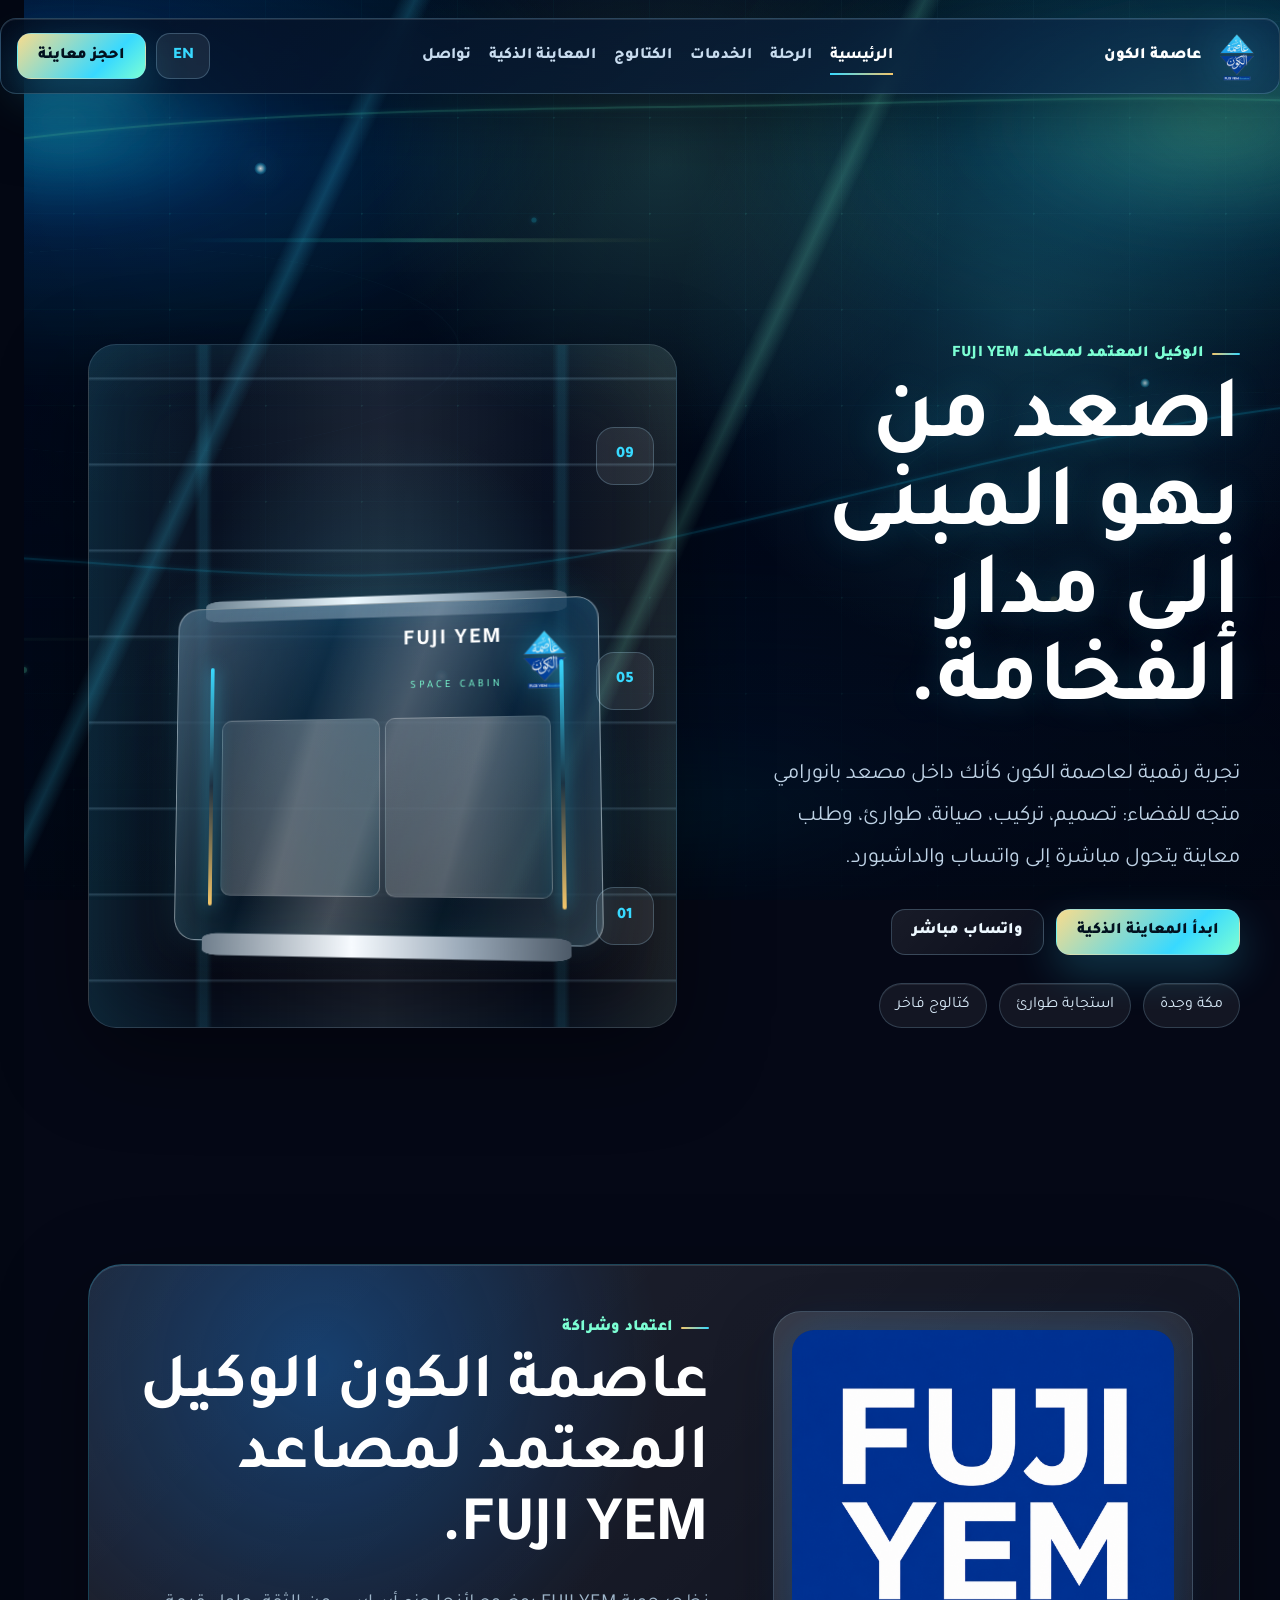
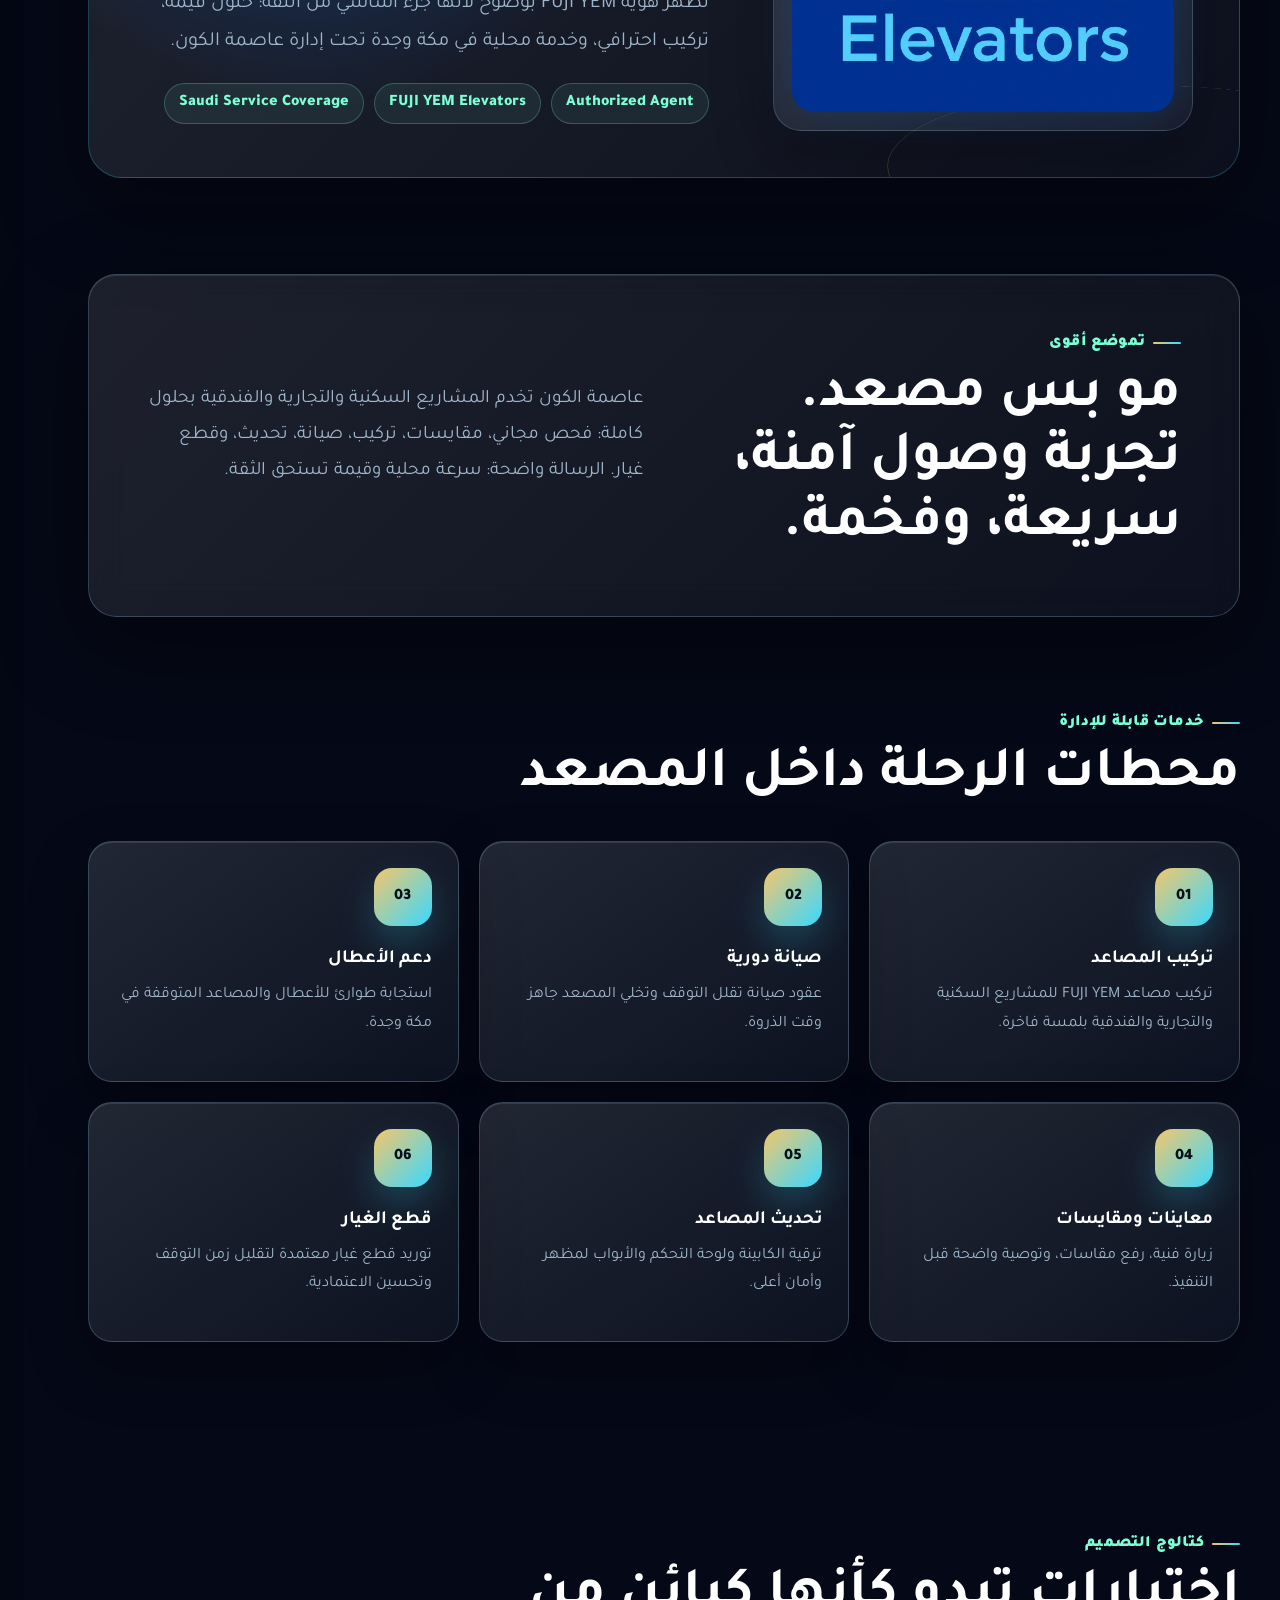
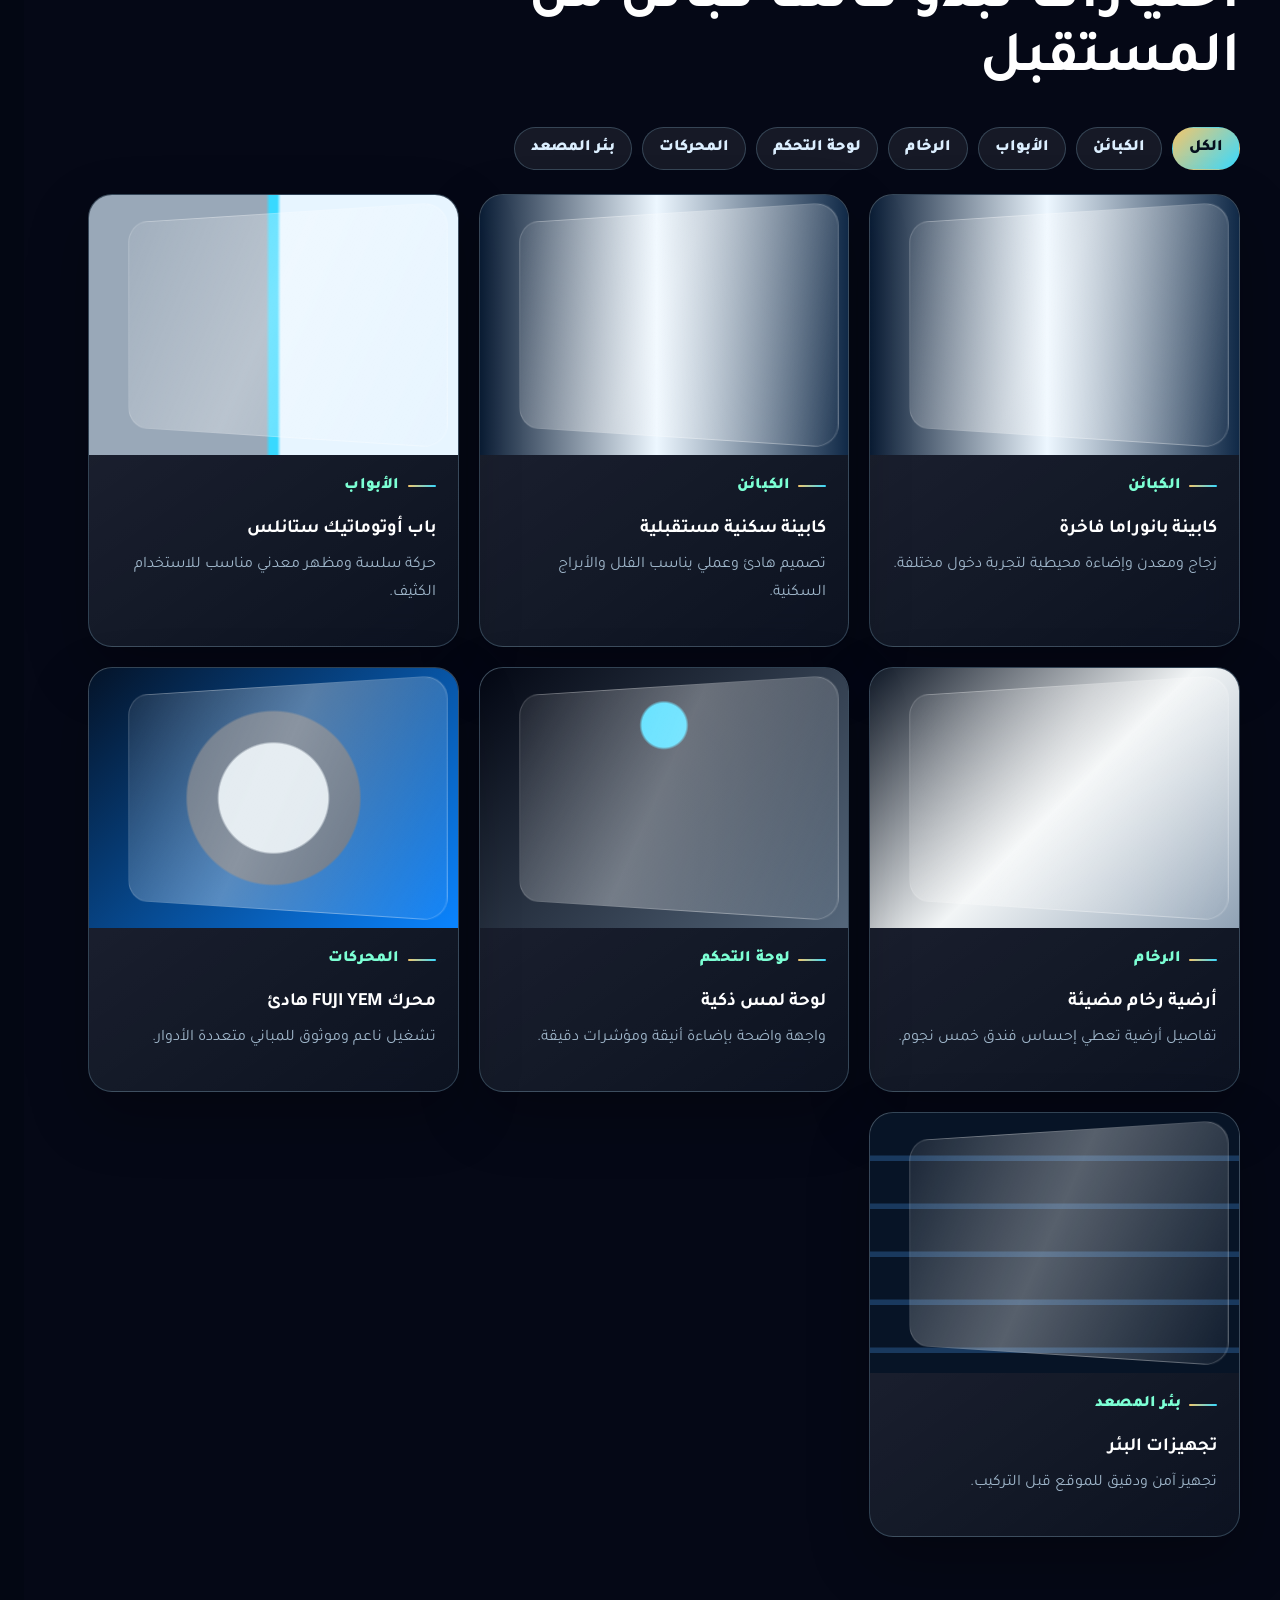
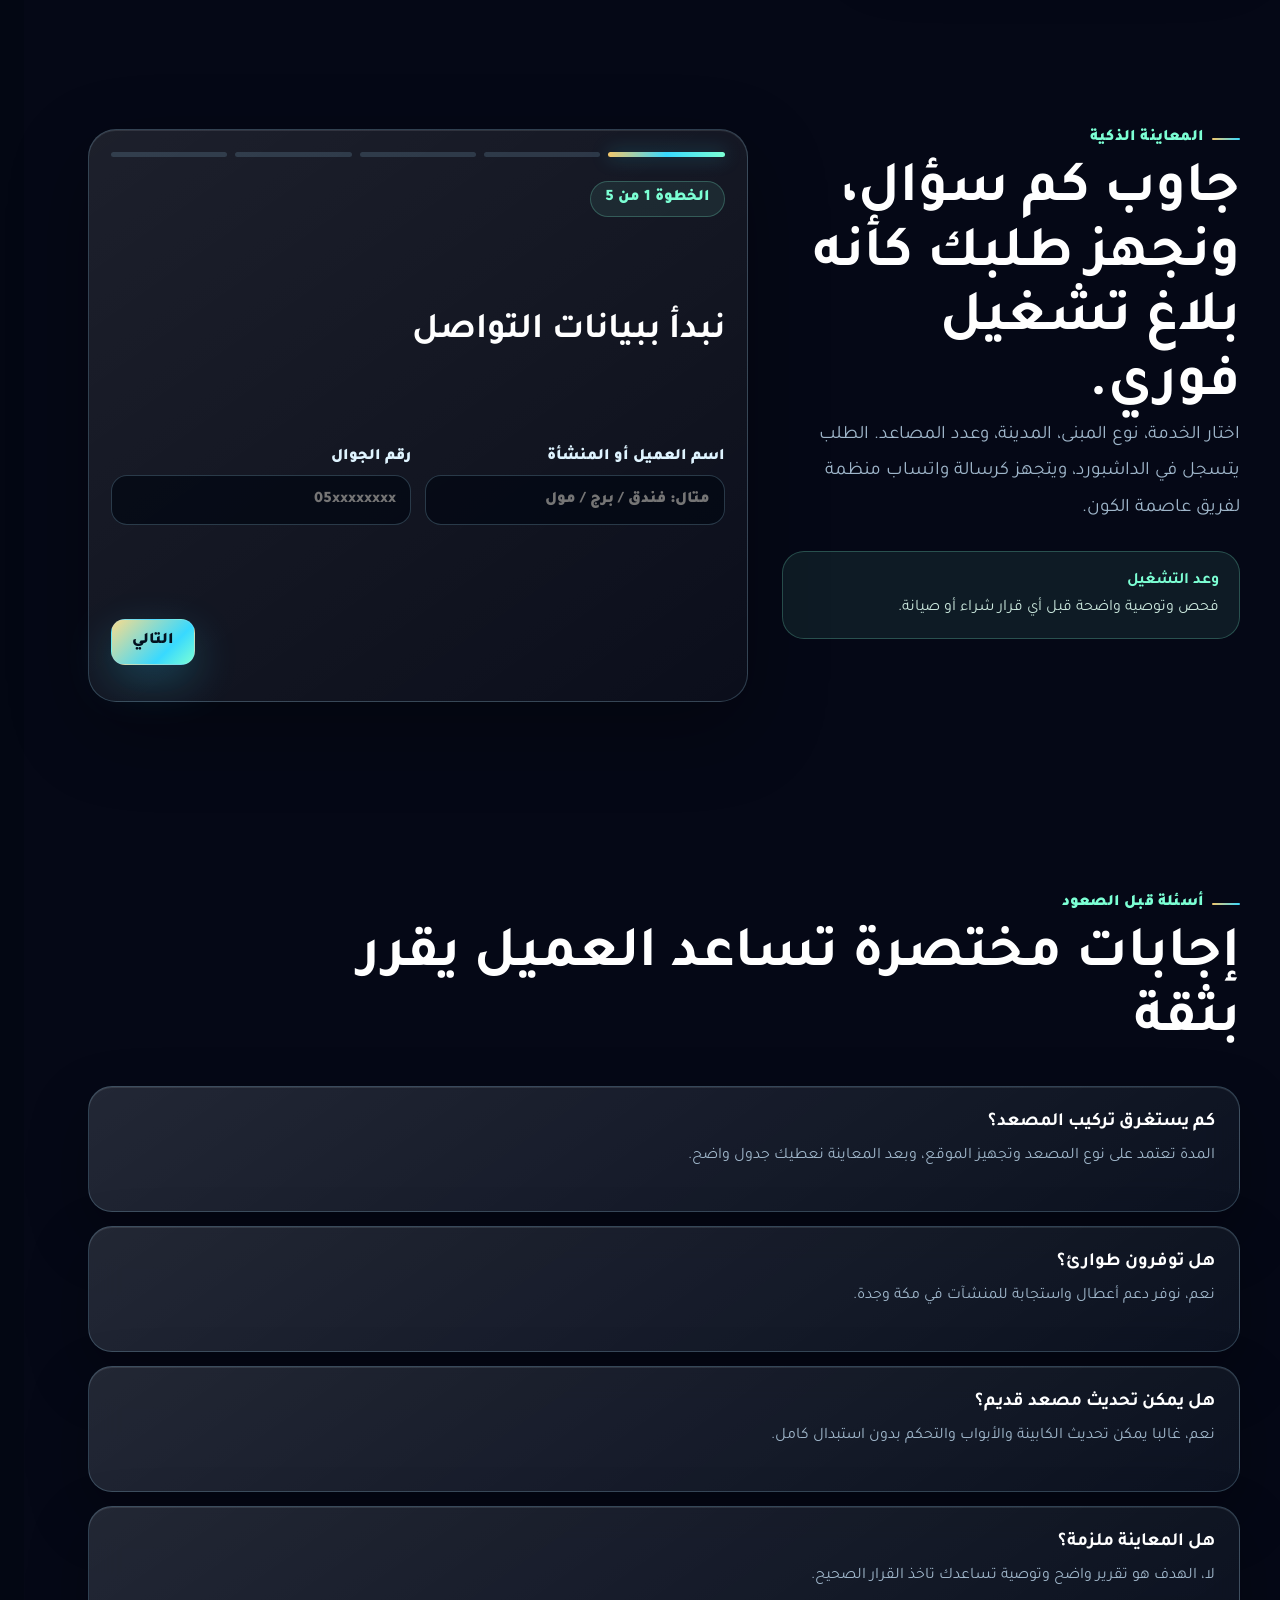
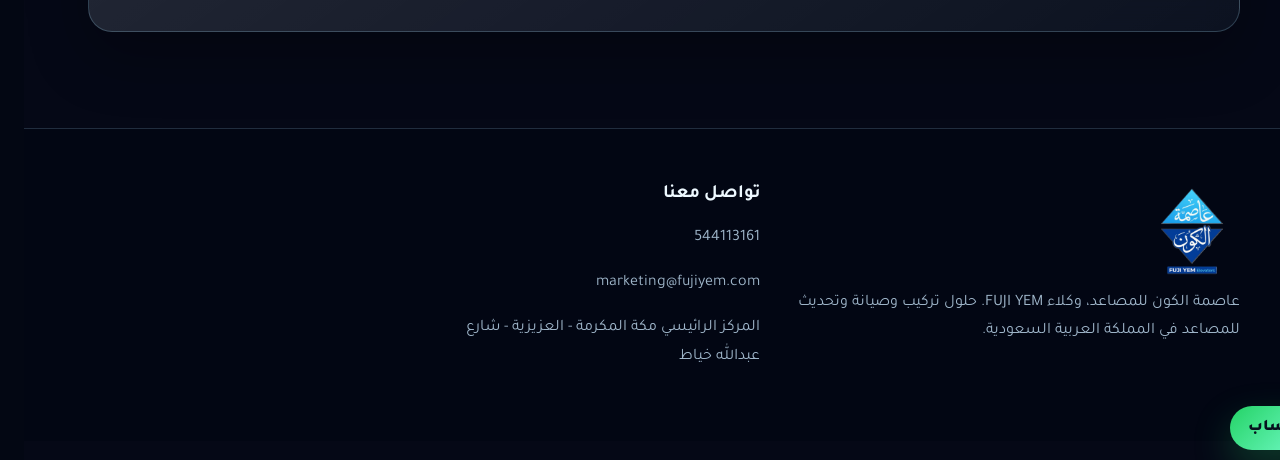
==== commit 9eac4bd6: "Add animated tech background" ====
--- a/index.html
+++ b/index.html
@@ -12,6 +12,7 @@
 </head>
 <body class="space-site" data-lang="ar">
   <div class="space-backdrop" aria-hidden="true">
+    <img class="space-motion-video" src="assets/img/tech-motion.svg" alt="">
     <span class="star s1"></span>
     <span class="star s2"></span>
     <span class="star s3"></span>
--- a/assets/css/styles.css
+++ b/assets/css/styles.css
@@ -22,9 +22,9 @@
   font-family: "Tajawal", "Cairo", sans-serif;
   color: var(--text);
   background:
-    radial-gradient(circle at 78% 8%, rgba(56,217,255,.2), transparent 28%),
-    radial-gradient(circle at 15% 22%, rgba(10,132,255,.24), transparent 26%),
-    linear-gradient(180deg, #020611 0%, #06182e 42%, #020713 100%);
+    radial-gradient(circle at 82% 4%, rgba(124,255,212,.14), transparent 28%),
+    radial-gradient(circle at 12% 16%, rgba(56,217,255,.2), transparent 30%),
+    linear-gradient(180deg, #050816 0%, #071426 48%, #020713 100%);
   overflow-x: hidden;
 }
 body[dir="ltr"] { font-family: "Cairo", "Tajawal", sans-serif; }
@@ -32,28 +32,71 @@
 img { max-width: 100%; display: block; }
 button, input, select, textarea { font: inherit; }
 
-.space-backdrop { position: fixed; inset: 0; pointer-events: none; overflow: hidden; z-index: -1; }
+.space-site { background: #050816; }
+.space-site > :not(.space-backdrop) {
+  position: relative;
+  z-index: 1;
+}
+.space-backdrop {
+  position: fixed;
+  inset: 0;
+  pointer-events: none;
+  overflow: hidden;
+  z-index: 0;
+  background:
+    radial-gradient(circle at 76% 14%, rgba(124,255,212,.2), transparent 30%),
+    radial-gradient(circle at 18% 18%, rgba(56,217,255,.24), transparent 34%),
+    #050816;
+}
+.space-motion-video {
+  position: absolute;
+  inset: -10vh -10vw;
+  width: 120vw;
+  height: 120vh;
+  max-width: none;
+  object-fit: cover;
+  opacity: .82;
+  filter: saturate(1.18) contrast(1.06);
+  transform: translateZ(0);
+  will-change: transform;
+  animation: spaceVideoDrift 20s ease-in-out infinite alternate;
+}
 .space-backdrop:before {
   content: "";
   position: absolute;
+  inset: -20%;
+  opacity: .36;
+  background-image:
+    linear-gradient(rgba(139,223,255,.16) 1px, transparent 1px),
+    linear-gradient(90deg, rgba(139,223,255,.16) 1px, transparent 1px);
+  background-size: 96px 96px;
+  transform: perspective(900px) rotateX(62deg) scale(1.3) translateZ(0);
+  transform-origin: center bottom;
+  will-change: background-position;
+  animation: starDrift 22s linear infinite;
+}
+.space-backdrop:after {
+  content: "";
+  position: absolute;
   inset: 0;
-  opacity: .34;
-  background-image:
-    radial-gradient(circle, rgba(255,255,255,.9) 0 1px, transparent 1.5px),
-    radial-gradient(circle, rgba(56,217,255,.8) 0 1px, transparent 1.5px);
-  background-size: 140px 140px, 220px 220px;
-  animation: starDrift 28s linear infinite;
+  background:
+    linear-gradient(115deg, transparent 0 22%, rgba(56,217,255,.2) 23%, transparent 24% 52%, rgba(124,255,212,.18) 53%, transparent 54%),
+    radial-gradient(circle at 50% 18%, rgba(124,255,212,.16), transparent 30%),
+    radial-gradient(circle at 78% 36%, rgba(56,217,255,.18), transparent 30%),
+    linear-gradient(180deg, rgba(2,7,19,.08), rgba(2,7,19,.42) 58%, rgba(2,7,19,.86));
+  will-change: opacity, transform;
+  animation: techSweep 14s ease-in-out infinite alternate;
 }
 .star {
   position: absolute;
   border-radius: 999px;
-  background: radial-gradient(circle, #fff, rgba(56,217,255,.1) 66%, transparent);
-  filter: blur(.4px);
+  background: radial-gradient(circle, #fff, rgba(56,217,255,.42) 48%, transparent 70%);
+  filter: blur(.2px) drop-shadow(0 0 12px rgba(56,217,255,.8));
   animation: pulseStar 4s ease-in-out infinite;
 }
-.s1 { width: 9px; height: 9px; top: 18%; left: 18%; }
-.s2 { width: 6px; height: 6px; top: 42%; right: 12%; animation-delay: 1.2s; }
-.s3 { width: 11px; height: 11px; bottom: 24%; left: 32%; animation-delay: 2.4s; }
+.s1 { width: 13px; height: 13px; top: 18%; left: 18%; }
+.s2 { width: 10px; height: 10px; top: 42%; right: 12%; animation-delay: 1.2s; }
+.s3 { width: 15px; height: 15px; bottom: 24%; left: 32%; animation-delay: 2.4s; }
 .orbit {
   position: absolute;
   width: 52vw;
@@ -62,8 +105,8 @@
   border-radius: 50%;
   transform: rotateX(72deg) rotateZ(-16deg);
 }
-.orbit-one { top: 2%; left: -18%; }
-.orbit-two { right: -20%; bottom: 8%; border-color: rgba(244,199,107,.12); }
+.orbit-one { top: 2%; left: -18%; opacity: .35; }
+.orbit-two { right: -20%; bottom: 8%; border-color: rgba(124,255,212,.13); opacity: .35; }
 
 .site-header {
   position: fixed;
@@ -478,7 +521,41 @@
 .catalog-art.panel { background: radial-gradient(circle at 50% 22%, #38d9ff 0 8%, transparent 9%), linear-gradient(135deg, #030713, #55677b); }
 .catalog-art.motor { background: radial-gradient(circle at 50% 50%, #dbe5ec 0 24%, #526174 25% 38%, transparent 39%), linear-gradient(135deg, #041328, #0a84ff); }
 .catalog-art.shaft { background: repeating-linear-gradient(180deg, #071426 0 42px, #19395e 43px 48px); }
+.catalog-photo {
+  margin: 0;
+  background: #071426;
+}
+.catalog-photo img {
+  width: 100%;
+  height: 100%;
+  object-fit: cover;
+}
+.catalog-photo:after {
+  inset: auto 0 0;
+  height: 42%;
+  border: 0;
+  border-radius: 0;
+  background: linear-gradient(180deg, transparent, rgba(2,7,19,.74));
+  transform: none;
+}
 .catalog-body { padding: 22px; }
+.catalog-meta {
+  display: flex;
+  align-items: center;
+  justify-content: space-between;
+  gap: 12px;
+}
+.catalog-meta b {
+  flex: 0 0 auto;
+  padding: 8px 10px;
+  border: 1px solid rgba(124,255,212,.28);
+  border-radius: 999px;
+  color: #06101e;
+  background: linear-gradient(135deg, var(--gold), var(--cyan));
+  font-size: 13px;
+  letter-spacing: 0;
+  box-shadow: 0 12px 28px rgba(56,217,255,.18);
+}
 
 .advisor {
   display: grid;
@@ -872,6 +949,84 @@
 .editor-row[data-key="catalog"] { grid-template-columns: minmax(150px, .8fr) minmax(180px, 1fr) minmax(240px, 1.4fr) minmax(140px, .7fr) auto; }
 .editor-row[data-key="faqs"] { grid-template-columns: minmax(220px, 1fr) minmax(300px, 1.4fr) auto; }
 .editor-row textarea { min-height: 50px; }
+.catalog-admin { display: grid; gap: 18px; }
+.catalog-admin-head {
+  display: flex;
+  justify-content: space-between;
+  align-items: center;
+  gap: 16px;
+  padding: 16px;
+  border: 1px solid rgba(170,225,255,.12);
+  border-radius: 18px;
+  background: rgba(255,255,255,.04);
+}
+.catalog-admin-head h4 { margin: 0 0 6px; color: #fff; font-size: 22px; }
+.catalog-admin-head p { margin: 0; color: var(--muted); line-height: 1.7; }
+.products-head { margin-top: 6px; }
+.category-editor { display: grid; gap: 10px; }
+.category-row {
+  display: grid;
+  grid-template-columns: minmax(180px, 1fr) minmax(180px, 1fr) auto;
+  gap: 10px;
+  align-items: start;
+  padding: 12px;
+  border: 1px solid rgba(170,225,255,.11);
+  border-radius: 18px;
+  background: rgba(255,255,255,.035);
+}
+.product-editor { display: grid; gap: 14px; }
+.product-row {
+  display: grid;
+  grid-template-columns: 190px minmax(0, 1fr) auto;
+  gap: 14px;
+  align-items: start;
+  padding: 14px;
+  border: 1px solid rgba(170,225,255,.12);
+  border-radius: 22px;
+  background:
+    linear-gradient(145deg, rgba(255,255,255,.08), rgba(255,255,255,.025)),
+    rgba(2,7,19,.38);
+}
+.product-image-box {
+  position: relative;
+  min-height: 168px;
+  display: grid;
+  place-items: center;
+  overflow: hidden;
+  border: 1px solid rgba(56,217,255,.22);
+  border-radius: 18px;
+  background:
+    linear-gradient(135deg, rgba(244,199,107,.14), rgba(56,217,255,.16)),
+    rgba(2,7,19,.7);
+}
+.product-image-box img {
+  width: 100%;
+  height: 100%;
+  min-height: 168px;
+  object-fit: cover;
+}
+.product-image-box span {
+  padding: 9px 12px;
+  border-radius: 999px;
+  color: #06101e;
+  background: linear-gradient(135deg, var(--gold), var(--cyan));
+  font-weight: 900;
+}
+.product-image-box input[type="file"] {
+  position: absolute;
+  inset: auto 10px 10px;
+  min-height: 42px;
+  padding: 8px;
+  border-radius: 12px;
+  background: rgba(2,7,19,.78);
+}
+.product-fields {
+  display: grid;
+  grid-template-columns: repeat(2, minmax(0, 1fr));
+  gap: 10px;
+}
+.product-fields textarea,
+.product-fields input[data-field="image"] { grid-column: 1 / -1; }
 .remove { background: rgba(255,79,107,.16); color: #ff9aac; border: 1px solid rgba(255,79,107,.24); border-radius: 14px; min-height: 50px; padding: 0 12px; cursor: pointer; font-weight: 900; }
 .leads-panel { margin-top: 0; max-width: none; }
 .table-wrap { overflow: auto; }
@@ -880,7 +1035,18 @@
 th { color: #fff; background: rgba(255,255,255,.07); }
 .ghost.dark { background: rgba(255,255,255,.08); color: #fff; }
 
-@keyframes starDrift { from { transform: translateY(0); } to { transform: translateY(140px); } }
+@keyframes starDrift {
+  from { background-position: 0 0, 0 0; }
+  to { background-position: 0 80px, 80px 0; }
+}
+@keyframes spaceVideoDrift {
+  from { transform: translate3d(-.7vw, -.5vh, 0) scale(1); }
+  to { transform: translate3d(.7vw, .5vh, 0) scale(1.025); }
+}
+@keyframes techSweep {
+  from { opacity: .38; transform: translate3d(-2vw, 0, 0); }
+  to { opacity: .68; transform: translate3d(2vw, 0, 0); }
+}
 @keyframes pulseStar { 0%, 100% { opacity: .45; transform: scale(.8); } 50% { opacity: 1; transform: scale(1.25); } }
 @keyframes shaftBreath { 0%, 100% { opacity: .6; } 50% { opacity: 1; } }
 @keyframes stepIn { from { opacity: 0; transform: translateY(16px) scale(.98); } to { opacity: 1; transform: translateY(0) scale(1); } }
@@ -993,7 +1159,9 @@
   .dash-content { padding: 14px; }
   .dash-head { padding: 16px; border-radius: 18px; text-align: center; }
   .dash-head h2 { font-size: 22px; line-height: 1.35; }
-  .editor-row, .editor-row[data-key="catalog"], .editor-row[data-key="faqs"], .otp-row { grid-template-columns: 1fr; }
+  .editor-row, .editor-row[data-key="catalog"], .editor-row[data-key="faqs"], .otp-row, .category-row, .product-row, .product-fields { grid-template-columns: 1fr; }
+  .catalog-admin-head { align-items: stretch; flex-direction: column; }
+  .product-image-box { min-height: 220px; }
   .dash-head, .panel-title { align-items: stretch; flex-direction: column; }
   .dash-actions { width: 100%; }
   .dash-actions button { flex: 1; }
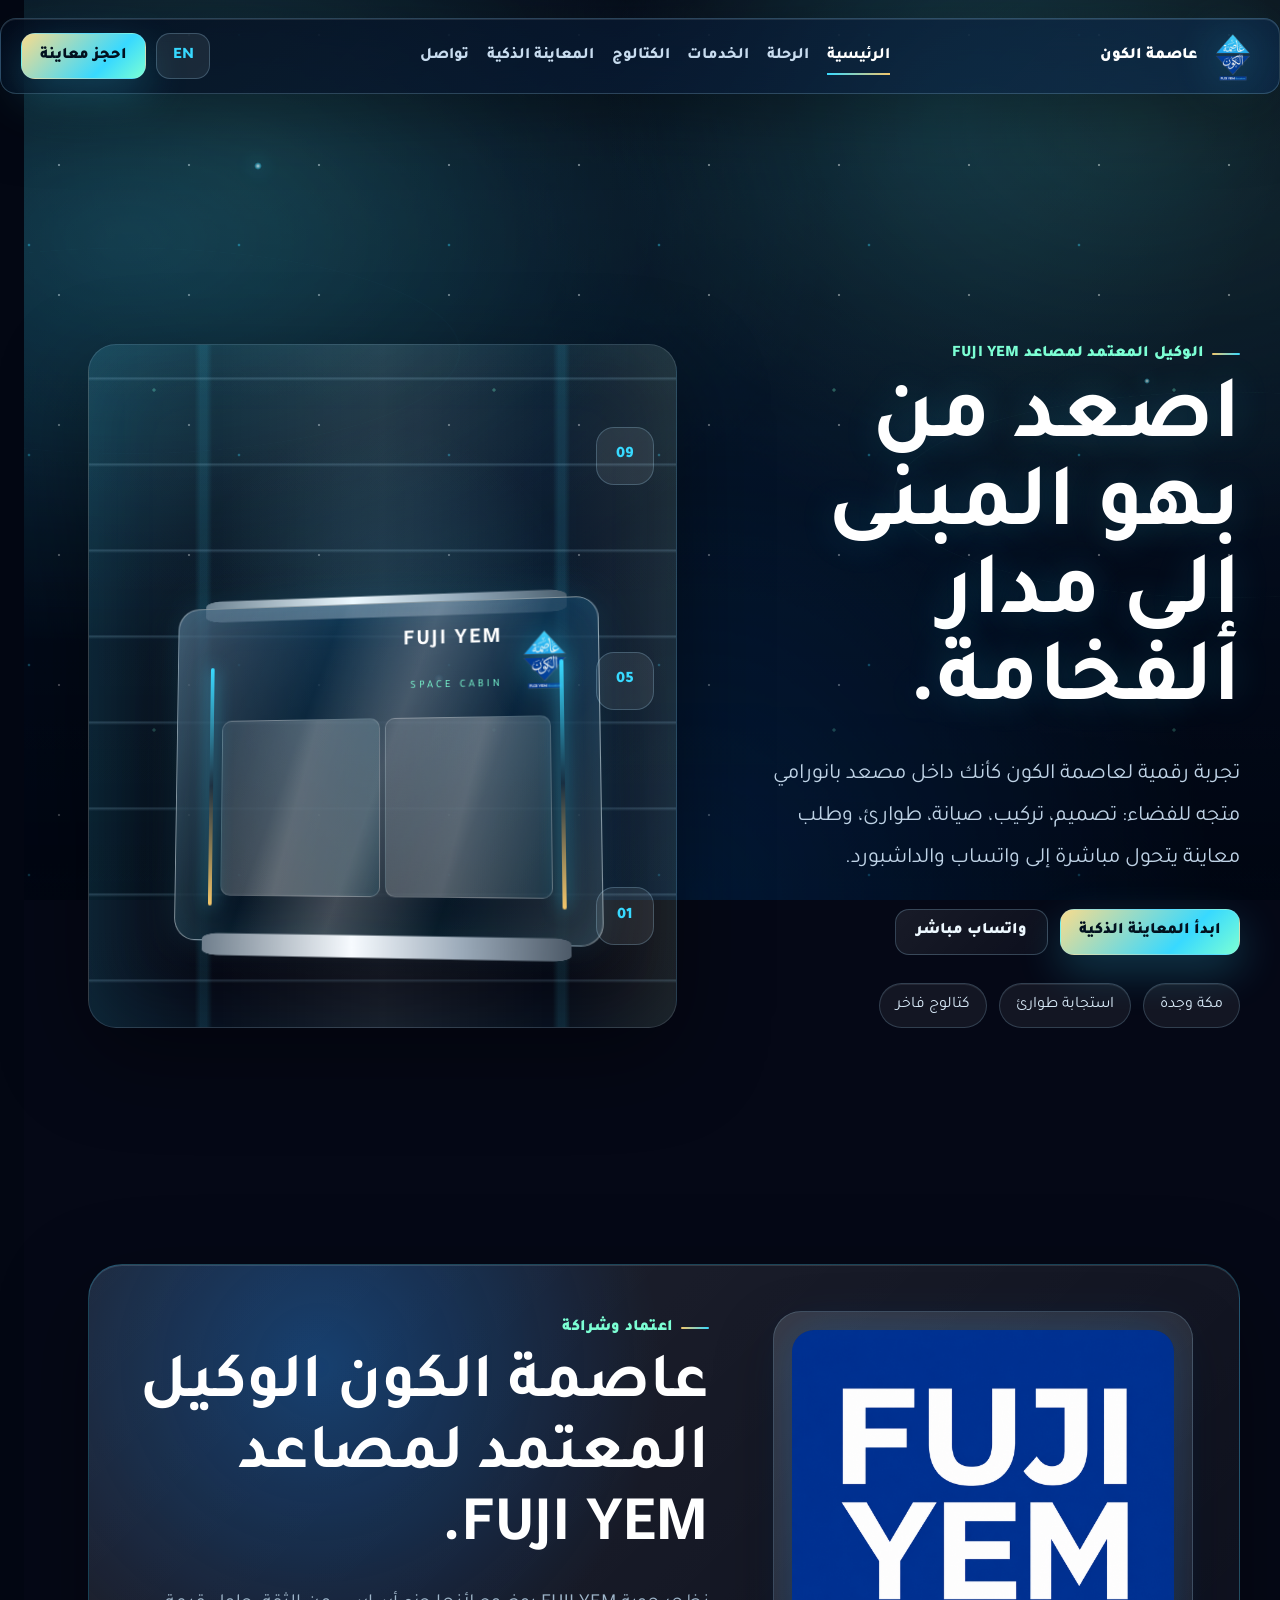
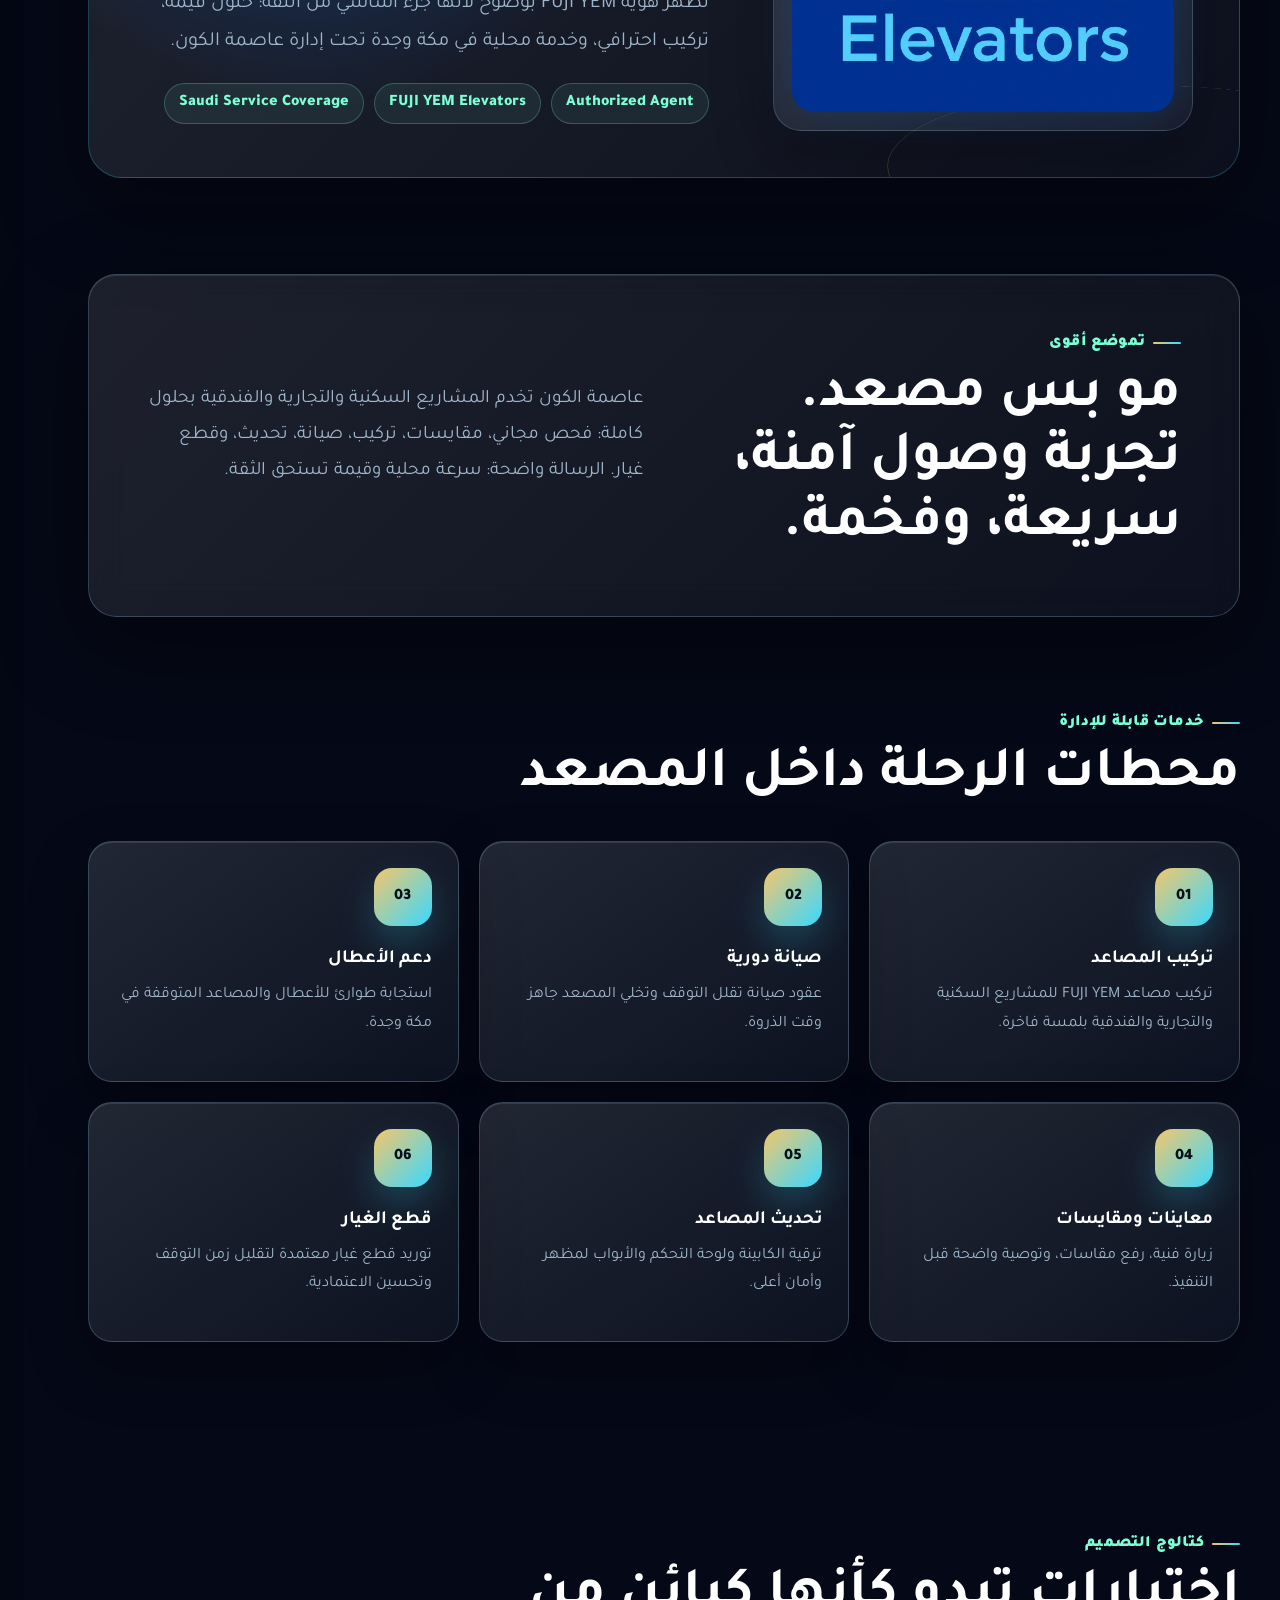
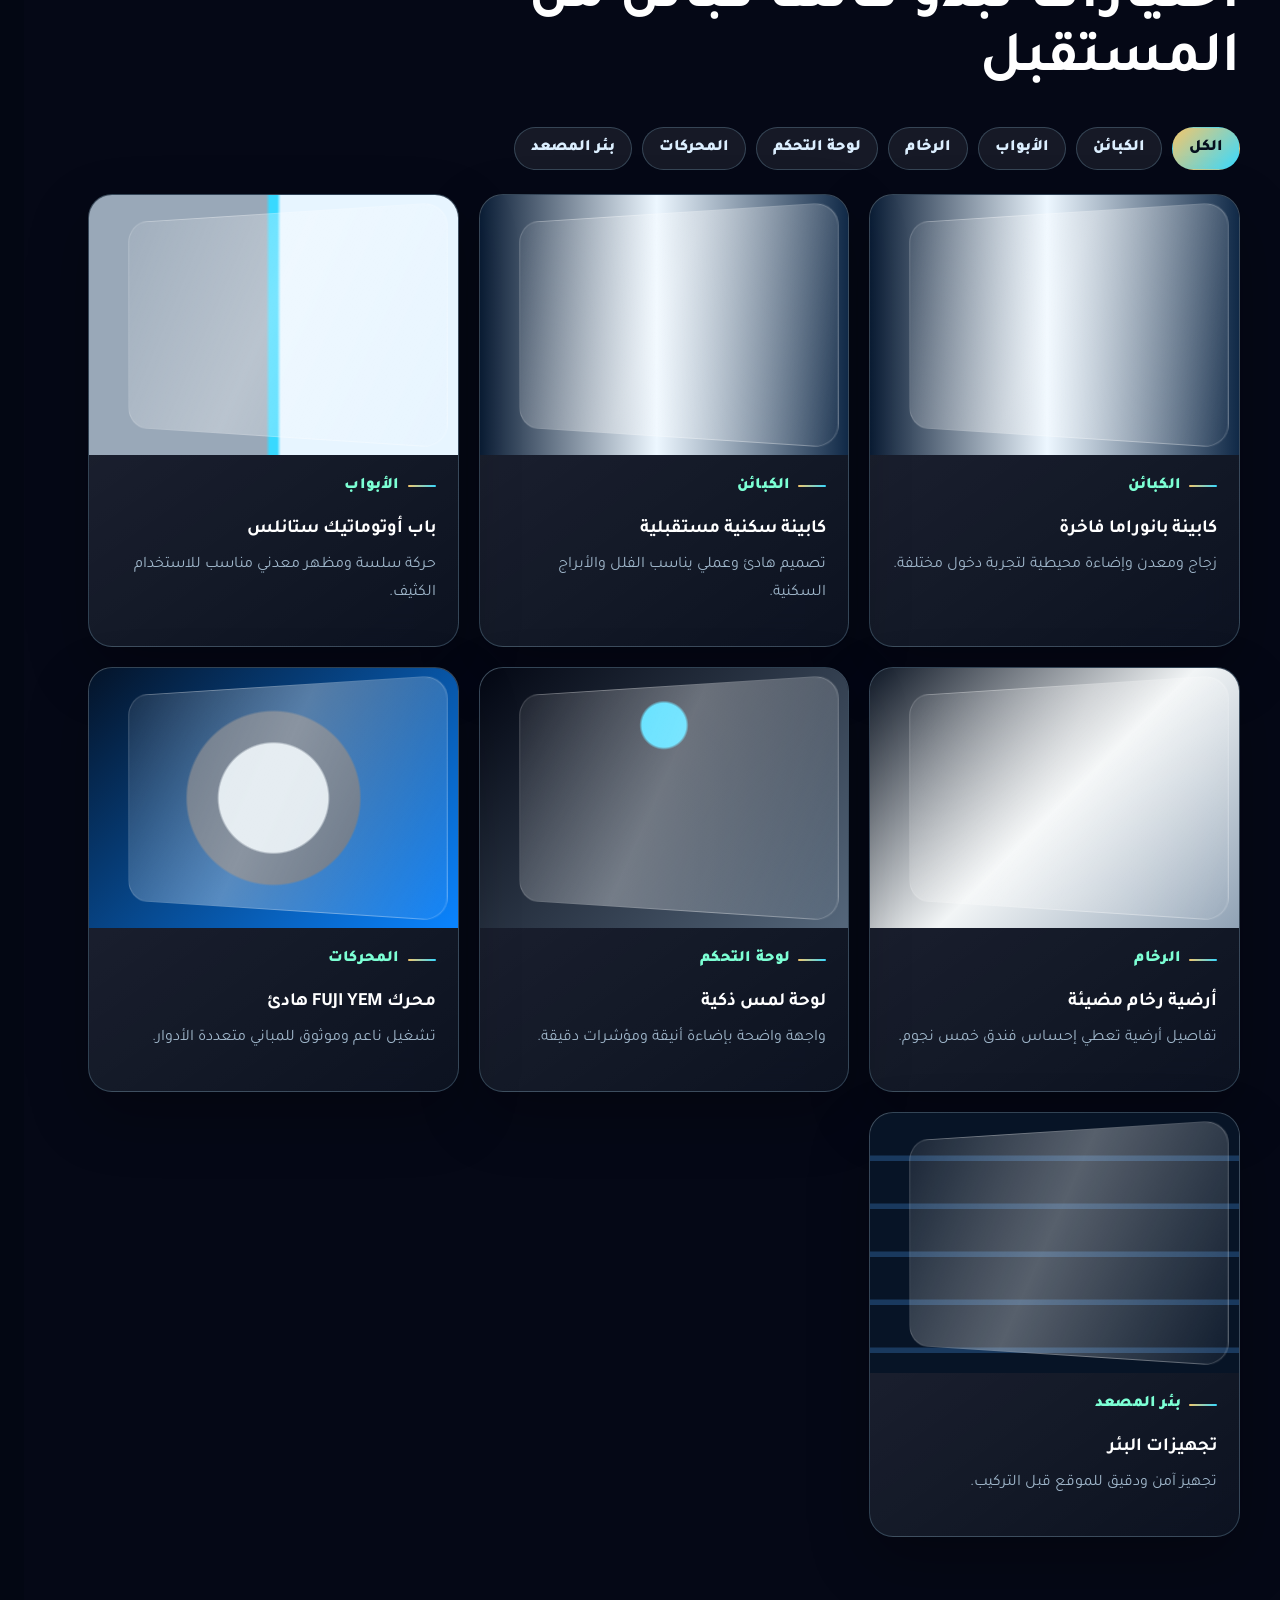
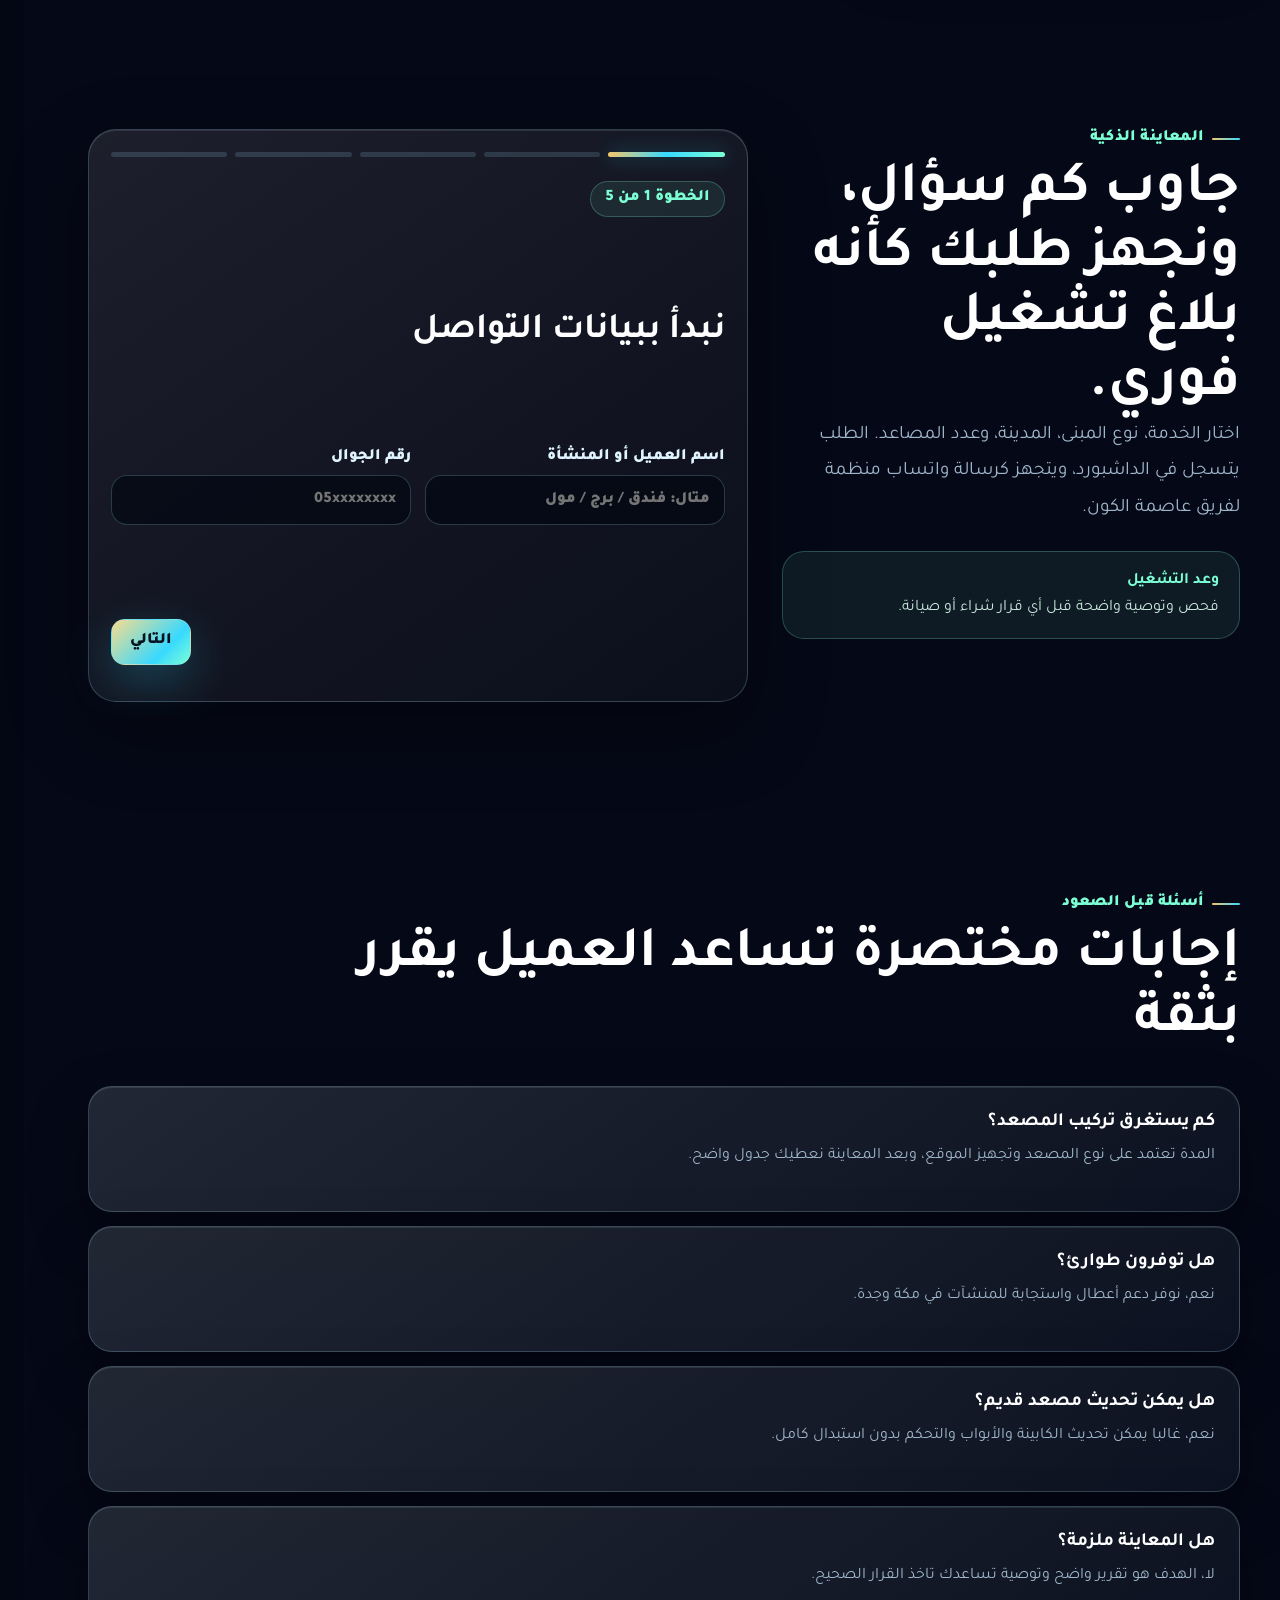
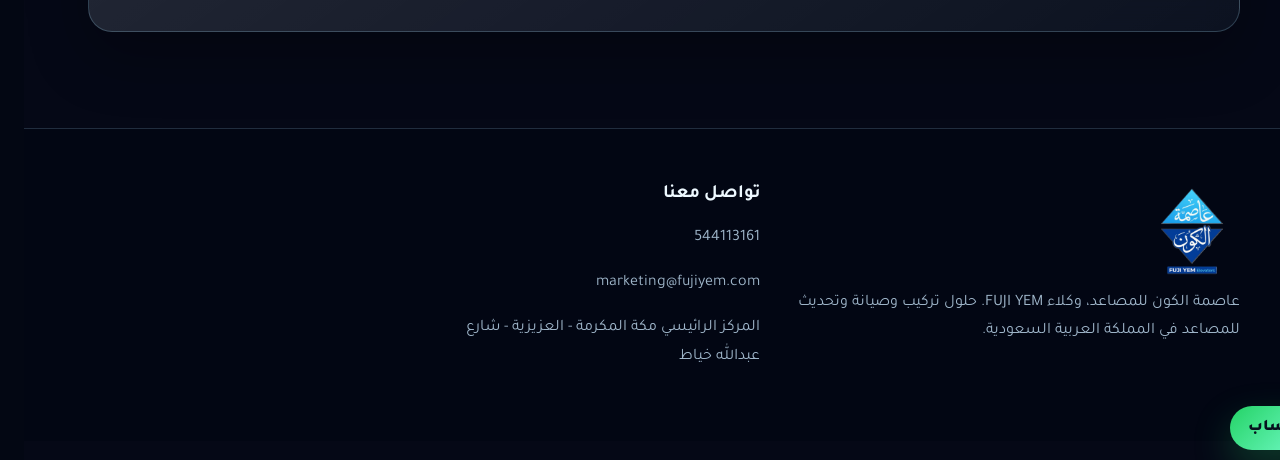
==== commit c1cbdd57: "Optimize animated space background and header" ====
--- a/index.html
+++ b/index.html
@@ -12,7 +12,6 @@
 </head>
 <body class="space-site" data-lang="ar">
   <div class="space-backdrop" aria-hidden="true">
-    <img class="space-motion-video" src="assets/img/tech-motion.svg" alt="">
     <span class="star s1"></span>
     <span class="star s2"></span>
     <span class="star s3"></span>
--- a/assets/css/styles.css
+++ b/assets/css/styles.css
@@ -44,67 +44,60 @@
   overflow: hidden;
   z-index: 0;
   background:
-    radial-gradient(circle at 76% 14%, rgba(124,255,212,.2), transparent 30%),
-    radial-gradient(circle at 18% 18%, rgba(56,217,255,.24), transparent 34%),
-    #050816;
-}
-.space-motion-video {
-  position: absolute;
-  inset: -10vh -10vw;
-  width: 120vw;
-  height: 120vh;
-  max-width: none;
-  object-fit: cover;
-  opacity: .82;
-  filter: saturate(1.18) contrast(1.06);
-  transform: translateZ(0);
-  will-change: transform;
-  animation: spaceVideoDrift 20s ease-in-out infinite alternate;
+    radial-gradient(circle at 72% 12%, rgba(56,217,255,.16), transparent 28%),
+    radial-gradient(circle at 18% 18%, rgba(124,255,212,.12), transparent 32%),
+    linear-gradient(180deg, #050816 0%, #071426 48%, #020713 100%);
 }
 .space-backdrop:before {
   content: "";
   position: absolute;
-  inset: -20%;
-  opacity: .36;
-  background-image:
-    linear-gradient(rgba(139,223,255,.16) 1px, transparent 1px),
-    linear-gradient(90deg, rgba(139,223,255,.16) 1px, transparent 1px);
-  background-size: 96px 96px;
-  transform: perspective(900px) rotateX(62deg) scale(1.3) translateZ(0);
-  transform-origin: center bottom;
-  will-change: background-position;
-  animation: starDrift 22s linear infinite;
+  inset: -160px;
+  opacity: .58;
+  background:
+    radial-gradient(circle, rgba(255,255,255,.9) 0 1px, transparent 1.6px),
+    radial-gradient(circle, rgba(56,217,255,.85) 0 1px, transparent 1.7px),
+    radial-gradient(circle, rgba(124,255,212,.75) 0 1.3px, transparent 2px);
+  background-size: 130px 130px, 210px 210px, 340px 340px;
+  background-position: 0 0, 60px 90px, 120px 40px;
+  transform: translate3d(0, 0, 0);
+  will-change: transform;
+  animation: spaceFieldDrift 46s linear infinite;
 }
 .space-backdrop:after {
   content: "";
   position: absolute;
-  inset: 0;
-  background:
-    linear-gradient(115deg, transparent 0 22%, rgba(56,217,255,.2) 23%, transparent 24% 52%, rgba(124,255,212,.18) 53%, transparent 54%),
-    radial-gradient(circle at 50% 18%, rgba(124,255,212,.16), transparent 30%),
-    radial-gradient(circle at 78% 36%, rgba(56,217,255,.18), transparent 30%),
-    linear-gradient(180deg, rgba(2,7,19,.08), rgba(2,7,19,.42) 58%, rgba(2,7,19,.86));
-  will-change: opacity, transform;
-  animation: techSweep 14s ease-in-out infinite alternate;
+  inset: -14%;
+  opacity: .72;
+  background:
+    radial-gradient(ellipse at 18% 32%, rgba(56,217,255,.26), transparent 36%),
+    radial-gradient(ellipse at 78% 22%, rgba(124,255,212,.18), transparent 34%),
+    radial-gradient(ellipse at 52% 88%, rgba(10,132,255,.2), transparent 42%),
+    linear-gradient(180deg, transparent 0%, rgba(2,7,19,.64) 70%, #020713 100%);
+  transform: translate3d(0, 0, 0) scale(1.02);
+  will-change: transform, opacity;
+  animation: nebulaFloat 24s ease-in-out infinite alternate;
 }
 .star {
   position: absolute;
   border-radius: 999px;
-  background: radial-gradient(circle, #fff, rgba(56,217,255,.42) 48%, transparent 70%);
-  filter: blur(.2px) drop-shadow(0 0 12px rgba(56,217,255,.8));
-  animation: pulseStar 4s ease-in-out infinite;
-}
-.s1 { width: 13px; height: 13px; top: 18%; left: 18%; }
-.s2 { width: 10px; height: 10px; top: 42%; right: 12%; animation-delay: 1.2s; }
-.s3 { width: 15px; height: 15px; bottom: 24%; left: 32%; animation-delay: 2.4s; }
+  background: radial-gradient(circle, #fff, rgba(56,217,255,.48) 48%, transparent 70%);
+  box-shadow: 0 0 18px rgba(56,217,255,.42);
+  animation: pulseStar 5s ease-in-out infinite;
+}
+.s1 { width: 8px; height: 8px; top: 18%; left: 18%; }
+.s2 { width: 6px; height: 6px; top: 42%; right: 12%; animation-delay: 1.2s; }
+.s3 { width: 10px; height: 10px; bottom: 24%; left: 32%; animation-delay: 2.4s; }
 .orbit {
   position: absolute;
   width: 52vw;
   aspect-ratio: 1;
-  border: 1px solid rgba(56,217,255,.12);
+  border: 1px solid rgba(56,217,255,.08);
   border-radius: 50%;
   transform: rotateX(72deg) rotateZ(-16deg);
-}
+  opacity: .28;
+}
+.orbit-one { top: 2%; left: -18%; animation: orbitDrift 32s ease-in-out infinite alternate; }
+.orbit-two { right: -20%; bottom: 8%; border-color: rgba(124,255,212,.09); animation: orbitDrift 40s ease-in-out infinite alternate-reverse; }
 .orbit-one { top: 2%; left: -18%; opacity: .35; }
 .orbit-two { right: -20%; bottom: 8%; border-color: rgba(124,255,212,.13); opacity: .35; }
 
@@ -115,17 +108,18 @@
   min-height: 76px;
   display: flex;
   align-items: center;
-  gap: 22px;
-  padding: 12px 16px;
+  justify-content: space-between;
+  gap: 18px;
+  padding: 12px 20px;
   border: 1px solid rgba(170,225,255,.22);
   border-radius: 16px;
   background: linear-gradient(135deg, rgba(4,12,28,.78), rgba(12,42,79,.62));
   box-shadow: 0 18px 70px rgba(0,0,0,.34), inset 0 1px 0 rgba(255,255,255,.1);
   backdrop-filter: blur(22px);
 }
-.brand { display: flex; align-items: center; gap: 12px; font-weight: 900; white-space: nowrap; color: #fff; }
+.brand { flex: 0 0 auto; display: flex; align-items: center; gap: 12px; font-weight: 900; white-space: nowrap; color: #fff; }
 .brand img { width: 50px; height: 50px; object-fit: contain; filter: drop-shadow(0 0 22px rgba(56,217,255,.38)); }
-nav { flex: 1; display: flex; align-items: center; justify-content: center; gap: 18px; margin-inline-start: 0; color: #c8dcef; font-weight: 800; }
+nav { flex: 1 1 auto; min-width: 0; display: flex; align-items: center; justify-content: center; gap: clamp(12px, 1.4vw, 18px); margin-inline-start: 0; color: #c8dcef; font-weight: 800; }
 nav a { position: relative; padding: 9px 0; }
 nav a:after {
   content: "";
@@ -140,7 +134,7 @@
 nav a:hover:after { transform: scaleX(1); }
 nav a.active { color: #fff; }
 nav a.active:after { transform: scaleX(1); }
-.header-tools { display: flex; gap: 10px; align-items: center; }
+.header-tools { flex: 0 0 auto; display: flex; gap: 10px; align-items: center; }
 .menu-toggle {
   display: none;
   width: 46px;
@@ -181,7 +175,7 @@
   background: rgba(255,255,255,.08);
 }
 .header-cta, .primary {
-  padding: 12px 20px;
+  padding: 12px 18px;
   color: #02111f;
   background: linear-gradient(135deg, #f8dc8d, #38d9ff 68%, #7cffd4);
   box-shadow: 0 16px 44px rgba(56,217,255,.24);
@@ -1035,24 +1029,27 @@
 th { color: #fff; background: rgba(255,255,255,.07); }
 .ghost.dark { background: rgba(255,255,255,.08); color: #fff; }
 
-@keyframes starDrift {
-  from { background-position: 0 0, 0 0; }
-  to { background-position: 0 80px, 80px 0; }
-}
-@keyframes spaceVideoDrift {
-  from { transform: translate3d(-.7vw, -.5vh, 0) scale(1); }
-  to { transform: translate3d(.7vw, .5vh, 0) scale(1.025); }
-}
-@keyframes techSweep {
-  from { opacity: .38; transform: translate3d(-2vw, 0, 0); }
-  to { opacity: .68; transform: translate3d(2vw, 0, 0); }
+@keyframes starDrift { from { transform: translateY(0); } to { transform: translateY(140px); } }
+@keyframes spaceFieldDrift {
+  from { transform: translate3d(0, 0, 0); }
+  to { transform: translate3d(-130px, 130px, 0); }
+}
+@keyframes nebulaFloat {
+  from { opacity: .56; transform: translate3d(-1.5vw, -.8vh, 0) scale(1.02); }
+  to { opacity: .78; transform: translate3d(1.5vw, .8vh, 0) scale(1.06); }
+}
+@keyframes orbitDrift {
+  from { transform: translate3d(-1vw, 0, 0) rotateX(72deg) rotateZ(-16deg); }
+  to { transform: translate3d(1vw, 1vh, 0) rotateX(72deg) rotateZ(8deg); }
 }
 @keyframes pulseStar { 0%, 100% { opacity: .45; transform: scale(.8); } 50% { opacity: 1; transform: scale(1.25); } }
 @keyframes shaftBreath { 0%, 100% { opacity: .6; } 50% { opacity: 1; } }
 @keyframes stepIn { from { opacity: 0; transform: translateY(16px) scale(.98); } to { opacity: 1; transform: translateY(0) scale(1); } }
 
 @media (max-width: 1080px) {
-  .site-header { inset: 10px; flex-wrap: wrap; }
+  .site-header { inset: 10px; flex-wrap: wrap; gap: 12px; padding: 12px; }
+  .brand { order: 1; }
+  .header-tools { order: 2; margin-inline-start: auto; }
   nav { order: 3; width: 100%; justify-content: center; overflow-x: auto; gap: 14px; text-align: center; }
   nav a { flex: 0 0 auto; text-align: center; }
   .hero, body[dir="ltr"] .hero, .orbit-panel, .advisor, .footer, .dashboard, .agent-orbital-card, .timeline-section, .contact-grid { grid-template-columns: 1fr; }
